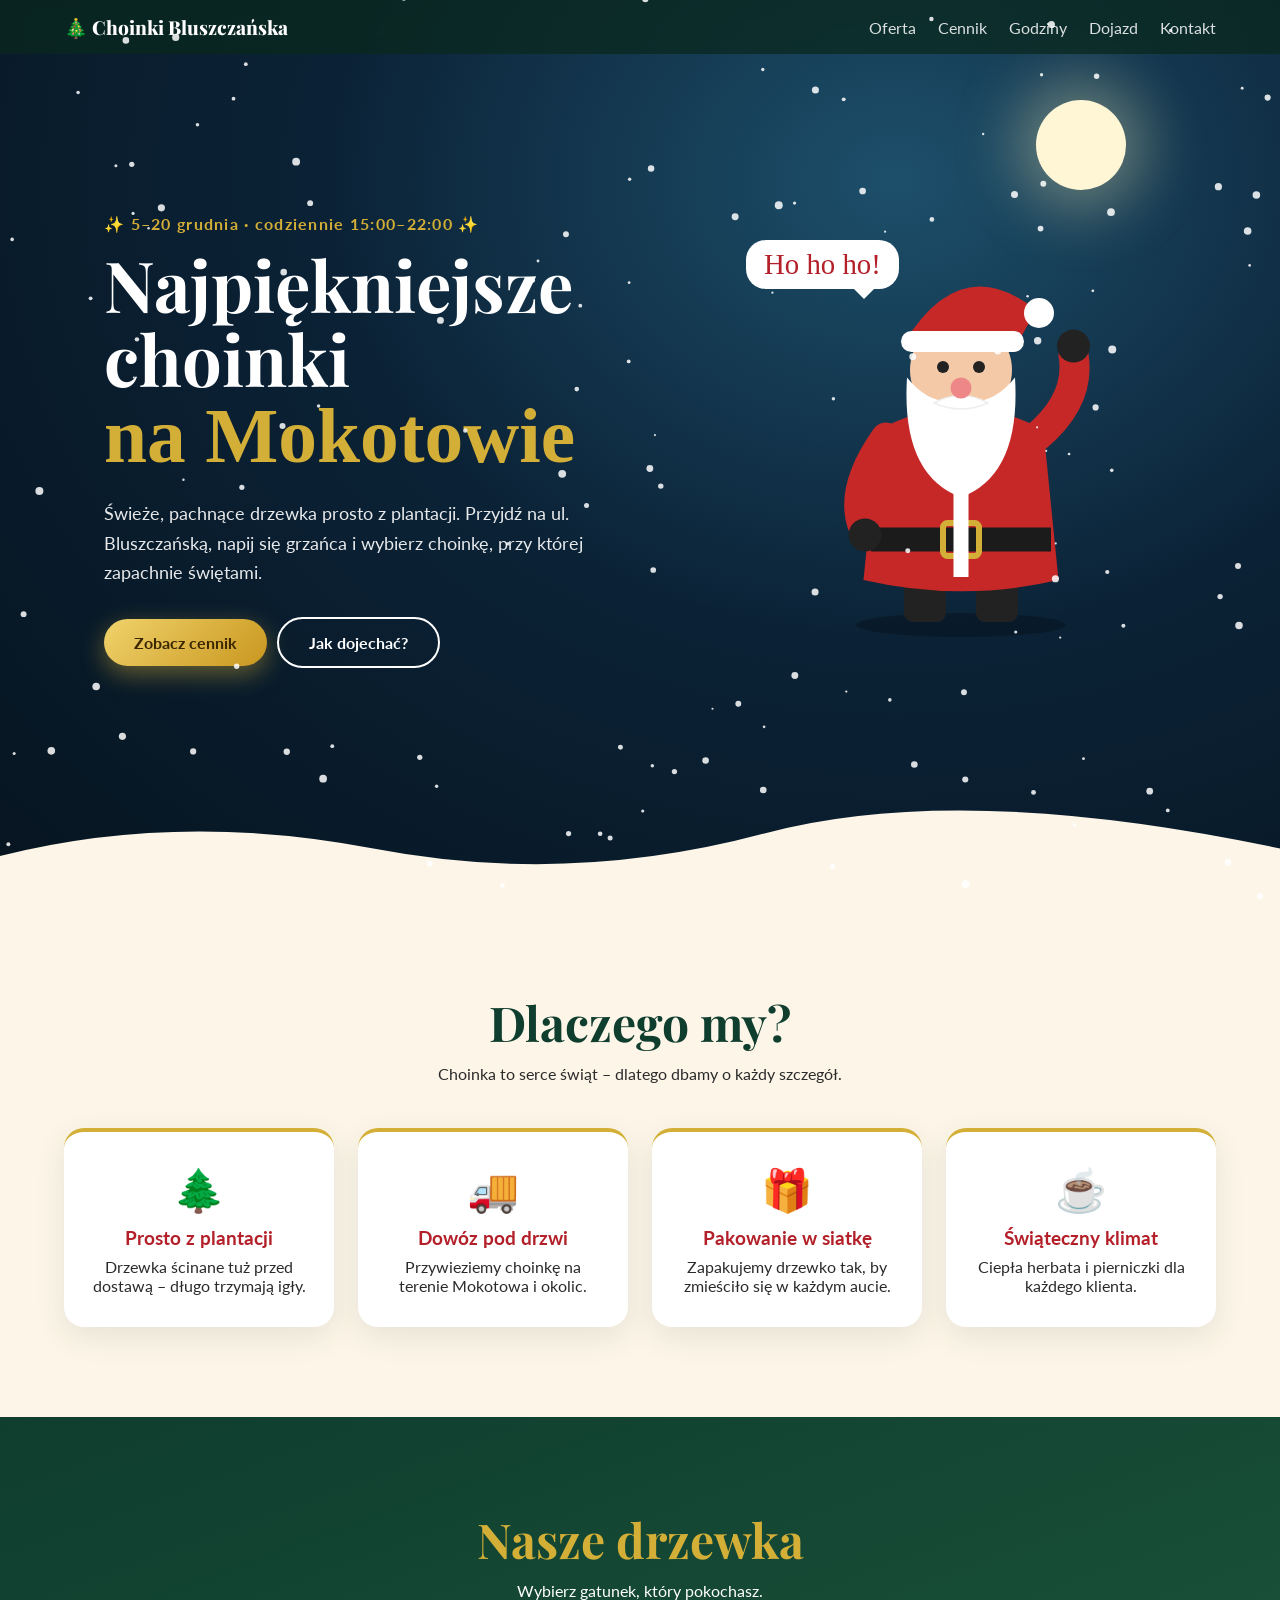
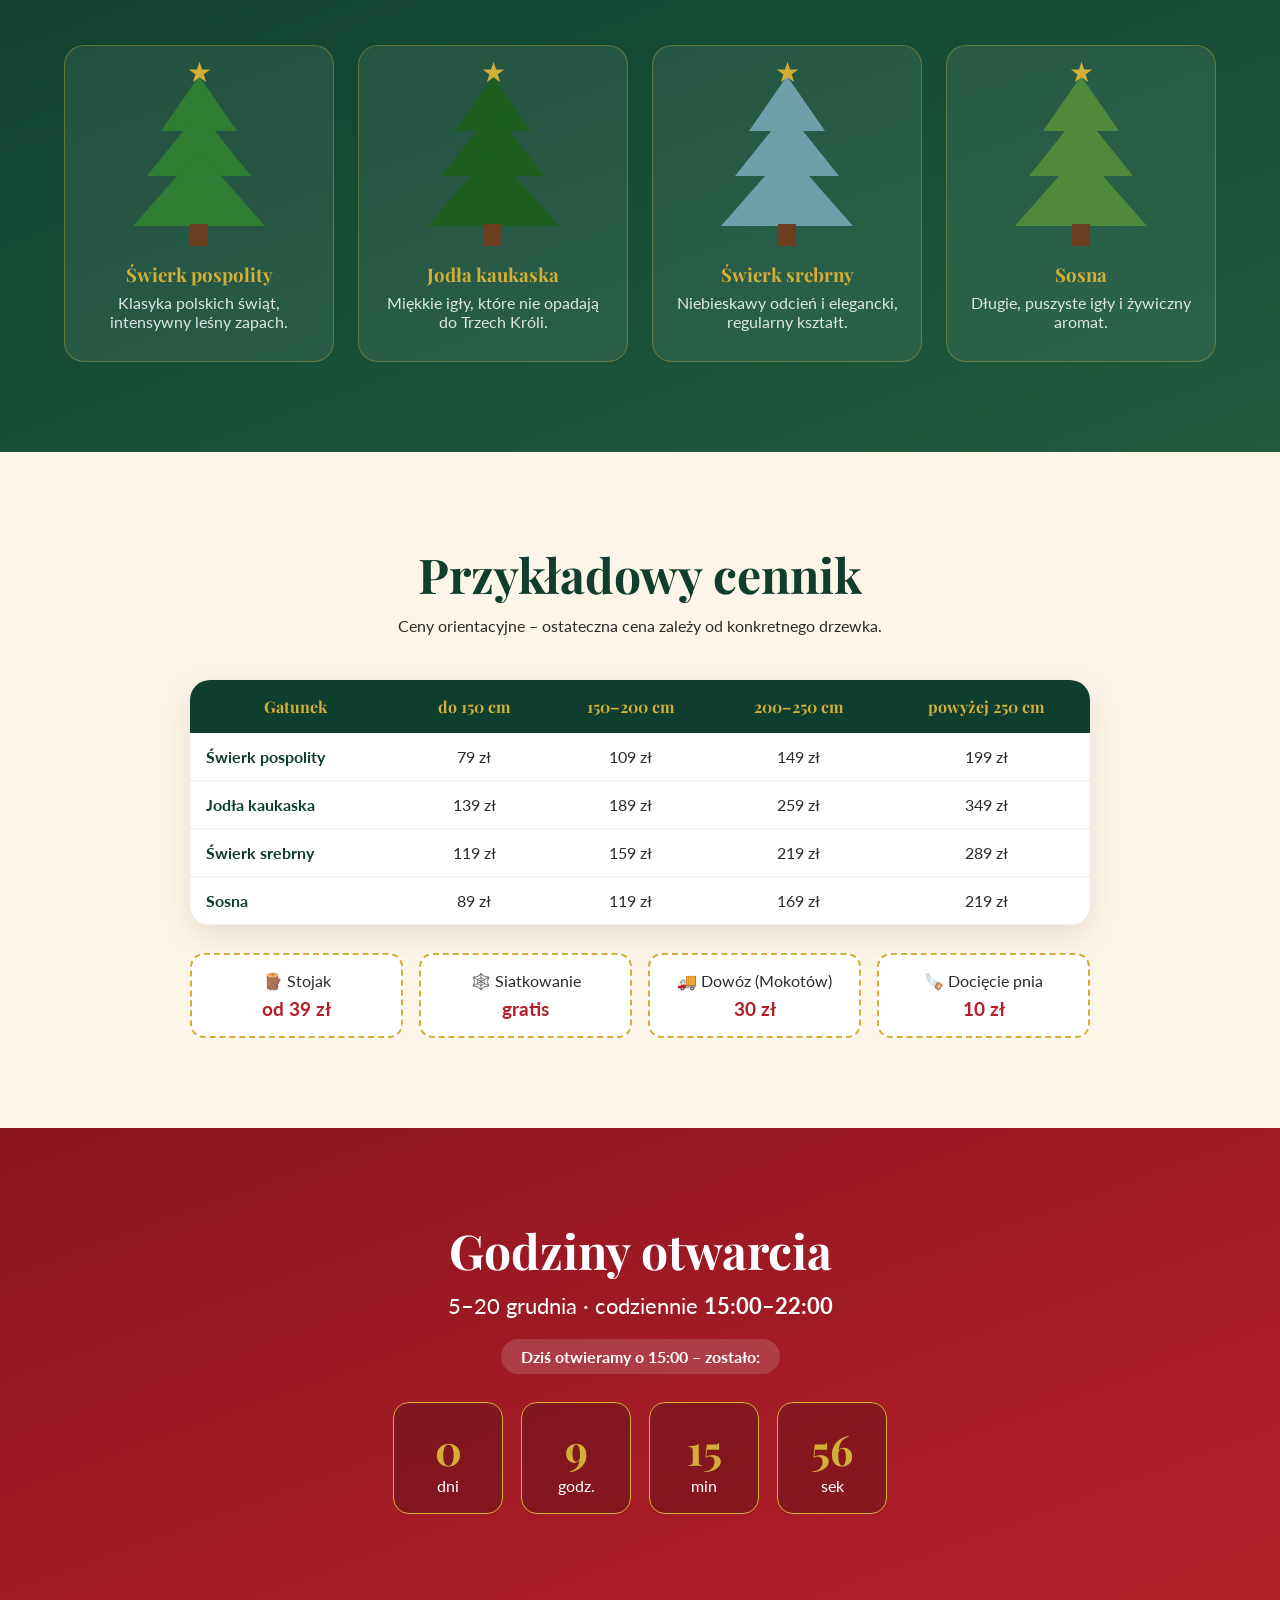
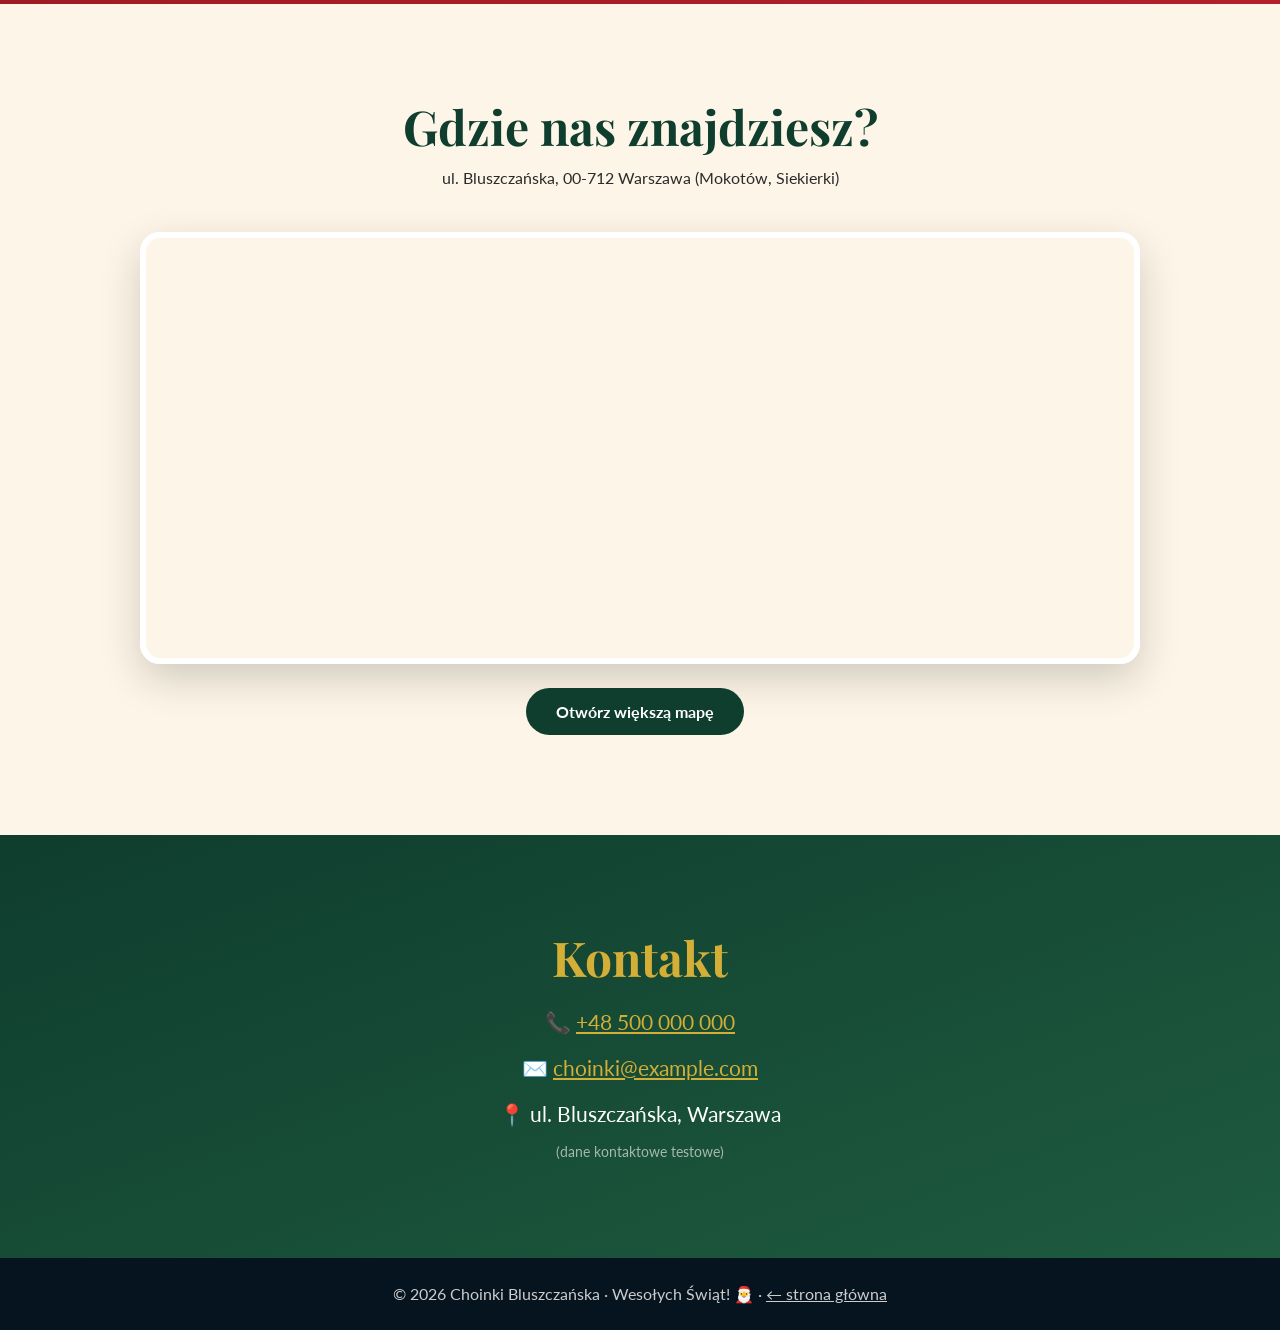
==== choinki/index.html @ 1ba087e8 "Dodaj stronę punktu sprzedaży choinek" ====
<!DOCTYPE html>
<html lang="pl"><head><meta charset="utf-8"><meta name="viewport" content="width=device-width,initial-scale=1">
<title>Choinki Bluszczańska – świąteczny punkt sprzedaży choinek, Warszawa Mokotów</title>
<link rel="preconnect" href="https://fonts.googleapis.com"><link href="https://fonts.googleapis.com/css2?family=Playfair+Display:ital,wght@0,600;0,800;1,600&family=Mountains+of+Christmas:wght@700&family=Lato:wght@400;700&display=swap" rel="stylesheet">
<link rel="stylesheet" href="style.css"></head><body>
<canvas id="snow"></canvas>
<nav class="nav"><a href="#" class="logo">🎄 Choinki Bluszczańska</a><div class="links"><a href="#oferta">Oferta</a><a href="#cennik">Cennik</a><a href="#godziny">Godziny</a><a href="#dojazd">Dojazd</a><a href="#kontakt">Kontakt</a></div></nav>

<header class="hero">
 <div class="sky"><div class="moon"></div>
  <svg class="sleigh" viewBox="0 0 420 110" aria-hidden="true">
   <g class="deer" fill="#7a4a2a"><g transform="translate(0,30)"><ellipse cx="40" cy="30" rx="26" ry="12"/><circle cx="68" cy="16" r="8"/><path d="M66 9 l-4-12 M70 9 l6-12 M62-3 l-6-4 M76-3 l6-5" stroke="#7a4a2a" stroke-width="3"/><circle cx="75" cy="17" r="3" fill="#e53935"/><path class="leg" d="M24 38 l-6 14 M34 40 l-2 14 M50 40 l4 14 M58 38 l8 12" stroke="#7a4a2a" stroke-width="4"/></g>
   <g transform="translate(95,30)"><ellipse cx="40" cy="30" rx="26" ry="12"/><circle cx="68" cy="16" r="8"/><path d="M66 9 l-4-12 M70 9 l6-12" stroke="#7a4a2a" stroke-width="3"/><path class="leg" d="M24 38 l-6 14 M34 40 l-2 14 M50 40 l4 14 M58 38 l8 12" stroke="#7a4a2a" stroke-width="4"/></g></g>
   <path d="M205 62 L240 70" stroke="#d4af37" stroke-width="2" transform="scale(-1,1) translate(-420,0)"/>
   <line x1="120" y1="62" x2="250" y2="70" stroke="#d4af37" stroke-width="2"/><line x1="25" y1="62" x2="250" y2="74" stroke="#d4af37" stroke-width="2"/>
   <g transform="translate(240,30)"><path d="M10 40 Q0 70 30 72 L140 72 Q160 72 160 55" fill="none" stroke="#d4af37" stroke-width="5"/><path d="M10 20 L120 20 Q140 20 140 45 L140 62 L25 62 Q10 62 10 40Z" fill="#c62828"/><circle cx="80" cy="5" r="16" fill="#fff"/><circle cx="80" cy="-6" r="12" fill="#f3c9a8"/><path d="M66-12 Q80-40 100-22 L94-14Z" fill="#c62828"/><circle cx="102" cy="-22" r="5" fill="#fff"/><rect x="40" y="0" width="28" height="22" rx="3" fill="#2e7d32"/><rect x="52" y="0" width="4" height="22" fill="#d4af37"/></g>
  </svg></div>
 <div class="hero-inner">
  <div class="hero-text reveal">
   <p class="kicker">✨ 5–20 grudnia · codziennie 15:00–22:00 ✨</p>
   <h1>Najpiękniejsze choinki<br><span>na Mokotowie</span></h1>
   <p class="lead">Świeże, pachnące drzewka prosto z plantacji. Przyjdź na ul. Bluszczańską, napij się grzańca i wybierz choinkę, przy której zapachnie świętami.</p>
   <div class="cta"><a href="#cennik" class="btn gold">Zobacz cennik</a><a href="#dojazd" class="btn ghost">Jak dojechać?</a></div>
  </div>
  <div class="santa-wrap reveal">
   <div class="bubble">Ho ho ho!</div>
   <svg class="santa" viewBox="0 0 200 260" aria-label="Animowany Mikołaj">
    <ellipse cx="100" cy="250" rx="70" ry="8" fill="rgba(0,0,0,.25)"/>
    <rect x="62" y="210" width="28" height="38" rx="6" fill="#222"/><rect x="110" y="210" width="28" height="38" rx="6" fill="#222"/>
    <path d="M45 120 Q100 90 155 120 L165 220 Q100 235 35 220Z" fill="#c62828"/>
    <rect x="40" y="185" width="120" height="16" fill="#1b1b1b"/><rect x="88" y="182" width="24" height="22" rx="3" fill="none" stroke="#d4af37" stroke-width="4"/>
    <path d="M100 118 L100 218" stroke="#fff" stroke-width="10"/>
    <g class="arm-l"><path d="M50 125 Q25 160 35 185" stroke="#c62828" stroke-width="20" fill="none" stroke-linecap="round"/><circle cx="36" cy="190" r="11" fill="#222"/></g>
    <g class="arm-r"><path d="M150 125 Q180 100 175 70" stroke="#c62828" stroke-width="20" fill="none" stroke-linecap="round"/><circle cx="175" cy="64" r="11" fill="#222"/></g>
    <circle cx="100" cy="80" r="34" fill="#f3c9a8"/>
    <path d="M64 85 Q60 150 100 165 Q140 150 136 85 Q120 105 100 100 Q80 105 64 85Z" fill="#fff"/>
    <path d="M82 102 Q100 92 118 102 Q100 110 82 102Z" fill="#fff" stroke="#eee"/>
    <circle cx="100" cy="92" r="7" fill="#e88"/>
    <g class="eyes"><circle cx="88" cy="78" r="4" fill="#222"/><circle cx="112" cy="78" r="4" fill="#222"/></g>
    <path d="M62 62 Q100 0 150 40 L140 58Z" fill="#c62828"/><circle cx="152" cy="42" r="10" fill="#fff"/>
    <rect x="60" y="54" width="82" height="14" rx="7" fill="#fff"/>
   </svg>
  </div>
 </div>
 <svg class="hills" viewBox="0 0 1440 160" preserveAspectRatio="none"><path d="M0 100 Q200 40 420 90 T860 70 T1440 90 V160 H0Z" fill="#fdf6e8"/></svg>
</header>

<section id="oferta" class="sec cream"><h2 class="reveal">Dlaczego my?</h2><p class="sub reveal">Choinka to serce świąt – dlatego dbamy o każdy szczegół.</p>
<div class="grid4">
 <div class="feat reveal"><div class="ico">🌲</div><h3>Prosto z plantacji</h3><p>Drzewka ścinane tuż przed dostawą – długo trzymają igły.</p></div>
 <div class="feat reveal"><div class="ico">🚚</div><h3>Dowóz pod drzwi</h3><p>Przywieziemy choinkę na terenie Mokotowa i okolic.</p></div>
 <div class="feat reveal"><div class="ico">🎁</div><h3>Pakowanie w siatkę</h3><p>Zapakujemy drzewko tak, by zmieściło się w każdym aucie.</p></div>
 <div class="feat reveal"><div class="ico">☕</div><h3>Świąteczny klimat</h3><p>Ciepła herbata i pierniczki dla każdego klienta.</p></div>
</div></section>

<section class="sec green"><h2 class="reveal">Nasze drzewka</h2><p class="sub reveal">Wybierz gatunek, który pokochasz.</p>
<div class="trees">
 <div class="tree-card reveal"><div class="tree t1"><i></i><i></i><i></i><b></b></div><h3>Świerk pospolity</h3><p>Klasyka polskich świąt, intensywny leśny zapach.</p></div>
 <div class="tree-card reveal"><div class="tree t2"><i></i><i></i><i></i><b></b></div><h3>Jodła kaukaska</h3><p>Miękkie igły, które nie opadają do Trzech Króli.</p></div>
 <div class="tree-card reveal"><div class="tree t3"><i></i><i></i><i></i><b></b></div><h3>Świerk srebrny</h3><p>Niebieskawy odcień i elegancki, regularny kształt.</p></div>
 <div class="tree-card reveal"><div class="tree t4"><i></i><i></i><i></i><b></b></div><h3>Sosna</h3><p>Długie, puszyste igły i żywiczny aromat.</p></div>
</div></section>

<section id="cennik" class="sec cream"><h2 class="reveal">Przykładowy cennik</h2><p class="sub reveal">Ceny orientacyjne – ostateczna cena zależy od konkretnego drzewka.</p>
<div class="price reveal"><table>
<thead><tr><th>Gatunek</th><th>do 150 cm</th><th>150–200 cm</th><th>200–250 cm</th><th>powyżej 250 cm</th></tr></thead>
<tbody>
<tr><td>Świerk pospolity</td><td>79 zł</td><td>109 zł</td><td>149 zł</td><td>199 zł</td></tr>
<tr><td>Jodła kaukaska</td><td>139 zł</td><td>189 zł</td><td>259 zł</td><td>349 zł</td></tr>
<tr><td>Świerk srebrny</td><td>119 zł</td><td>159 zł</td><td>219 zł</td><td>289 zł</td></tr>
<tr><td>Sosna</td><td>89 zł</td><td>119 zł</td><td>169 zł</td><td>219 zł</td></tr>
</tbody></table></div>
<div class="extras">
 <div class="extra reveal"><span>🪵 Stojak</span><strong>od 39 zł</strong></div>
 <div class="extra reveal"><span>🕸️ Siatkowanie</span><strong>gratis</strong></div>
 <div class="extra reveal"><span>🚚 Dowóz (Mokotów)</span><strong>30 zł</strong></div>
 <div class="extra reveal"><span>🪚 Docięcie pnia</span><strong>10 zł</strong></div>
</div></section>

<section id="godziny" class="sec red"><h2 class="reveal">Godziny otwarcia</h2>
<p class="big reveal">5–20 grudnia · codziennie <strong>15:00–22:00</strong></p>
<div id="status" class="status reveal"></div>
<div class="count reveal" id="count"><div><b id="d">0</b><span>dni</span></div><div><b id="h">0</b><span>godz.</span></div><div><b id="m">0</b><span>min</span></div><div><b id="s">0</b><span>sek</span></div></div>
</section>

<section id="dojazd" class="sec cream"><h2 class="reveal">Gdzie nas znajdziesz?</h2><p class="sub reveal">ul. Bluszczańska, 00-712 Warszawa (Mokotów, Siekierki)</p>
<div class="map reveal"><iframe title="Mapa – ul. Bluszczańska, Warszawa" loading="lazy" src="https://www.openstreetmap.org/export/embed.html?bbox=21.0595%2C52.2055%2C21.0795%2C52.2130&amp;layer=mapnik&amp;marker=52.20925%2C21.0695"></iframe></div>
<p class="center reveal"><a class="btn green-btn" target="_blank" rel="noopener" href="https://www.openstreetmap.org/?mlat=52.20925&amp;mlon=21.0695#map=17/52.20925/21.0695">Otwórz większą mapę</a></p>
</section>

<section id="kontakt" class="sec green"><h2 class="reveal">Kontakt</h2>
<div class="contact reveal">
 <p>📞 <a href="tel:+48500000000">+48 500 000 000</a></p>
 <p>✉️ <a href="mailto:choinki@example.com">choinki@example.com</a></p>
 <p>📍 ul. Bluszczańska, Warszawa</p>
 <p class="note">(dane kontaktowe testowe)</p>
</div></section>

<footer>© 2026 Choinki Bluszczańska · Wesołych Świąt! 🎅 · <a href="../">← strona główna</a></footer>
<script src="script.js"></script></body></html>
---- choinki/style.css ----
:root{--g:#0f3d2e;--g2:#1e5b3f;--r:#b3202a;--gold:#d4af37;--cream:#fdf6e8}
*{box-sizing:border-box;margin:0;padding:0}html{scroll-behavior:smooth}
body{font-family:Lato,sans-serif;color:#2b2b2b;background:var(--cream);overflow-x:hidden}
#snow{position:fixed;inset:0;pointer-events:none;z-index:50}
a{color:inherit}
.nav{position:fixed;top:0;left:0;right:0;z-index:40;display:flex;justify-content:space-between;align-items:center;padding:14px 5vw;background:rgba(10,40,30,.75);backdrop-filter:blur(8px);color:#fff}
.logo{font-family:'Playfair Display';font-weight:800;text-decoration:none;font-size:1.2rem}
.links a{margin-left:22px;text-decoration:none;opacity:.85}.links a:hover{color:var(--gold);opacity:1}
.hero{position:relative;min-height:100vh;background:radial-gradient(ellipse at 70% 20%,#1d4f6b 0%,#0b2236 45%,#06141f 100%);color:#fff;overflow:hidden;padding-top:70px}
.moon{position:absolute;top:100px;right:12vw;width:90px;height:90px;border-radius:50%;background:#fff6d5;box-shadow:0 0 60px 20px rgba(255,240,180,.35)}
.sleigh{position:absolute;top:120px;width:340px;left:-360px;animation:fly 16s linear infinite}
@keyframes fly{0%{transform:translate(0,40px)}50%{transform:translate(70vw,-20px)}100%{transform:translate(140vw,30px)}}
.leg{animation:gallop .4s ease-in-out infinite alternate;transform-origin:center}@keyframes gallop{to{transform:skewX(-20deg)}}
.hero-inner{position:relative;z-index:2;max-width:1200px;margin:0 auto;padding:16vh 5vw 120px;display:flex;align-items:center;gap:40px}
.hero-text{flex:1.4}.santa-wrap{flex:1;position:relative;text-align:center}
.kicker{color:var(--gold);letter-spacing:.08em;font-weight:700;margin-bottom:14px}
h1{font-family:'Playfair Display';font-size:clamp(2.4rem,5.5vw,4.6rem);line-height:1.05}
h1 span{font-family:'Mountains of Christmas';color:var(--gold);font-size:1.1em}
.lead{font-size:1.15rem;margin:22px 0 30px;max-width:560px;opacity:.9;line-height:1.6}
.btn{display:inline-block;padding:14px 30px;border-radius:40px;text-decoration:none;font-weight:700;margin:0 10px 10px 0;transition:.25s}
.gold{background:linear-gradient(135deg,#f0d26b,#c9971f);color:#3a2600;box-shadow:0 8px 25px rgba(212,175,55,.45)}
.gold:hover{transform:translateY(-3px) scale(1.04)}
.ghost{border:2px solid #fff;color:#fff}.ghost:hover{background:#fff;color:var(--g)}
.green-btn{background:var(--g);color:#fff}
.santa{width:min(300px,70vw);animation:bob 2.5s ease-in-out infinite}
@keyframes bob{50%{transform:translateY(-12px)}}
.arm-r{transform-origin:150px 125px;animation:wave .8s ease-in-out infinite alternate}@keyframes wave{from{transform:rotate(-15deg)}to{transform:rotate(18deg)}}
.eyes{animation:blink 4s infinite;transform-origin:100px 78px}@keyframes blink{0%,94%,100%{transform:scaleY(1)}97%{transform:scaleY(.1)}}
.bubble{position:absolute;top:-10px;left:0;background:#fff;color:var(--r);font-family:'Mountains of Christmas';font-size:1.8rem;padding:8px 18px;border-radius:20px;animation:pop 3s ease-in-out infinite}
.bubble:after{content:'';position:absolute;bottom:-10px;right:25px;border:10px solid transparent;border-top-color:#fff;border-bottom:0}
@keyframes pop{0%,20%{transform:scale(0)}30%,80%{transform:scale(1)}90%,100%{transform:scale(0)}}
.hills{position:absolute;bottom:-1px;left:0;width:100%;height:120px;z-index:1}
.sec{padding:90px 5vw;text-align:center}
.sec h2{font-family:'Playfair Display';font-size:clamp(2rem,4vw,3rem);margin-bottom:10px}
.sub{opacity:.75;margin-bottom:45px}
.cream{background:var(--cream)}.cream h2{color:var(--g)}
.green{background:linear-gradient(160deg,var(--g),var(--g2));color:#fff}.green h2{color:var(--gold)}
.red{background:linear-gradient(160deg,#8d1520,var(--r));color:#fff}
.grid4,.trees{display:grid;grid-template-columns:repeat(4,1fr);gap:24px;max-width:1200px;margin:0 auto}
.feat{background:#fff;border-radius:20px;padding:32px 22px;box-shadow:0 10px 30px rgba(15,61,46,.1);border-top:4px solid var(--gold);transition:.3s}
.feat:hover{transform:translateY(-8px)}.ico{font-size:2.6rem;margin-bottom:12px}.feat h3{color:var(--r);margin-bottom:8px}
.tree-card{background:rgba(255,255,255,.07);border:1px solid rgba(212,175,55,.35);border-radius:20px;padding:30px 20px;transition:.3s}
.tree-card:hover{transform:translateY(-8px) rotate(-1deg);background:rgba(255,255,255,.12)}
.tree-card h3{color:var(--gold);margin:16px 0 6px;font-family:'Playfair Display'}.tree-card p{opacity:.85}
.tree{position:relative;height:170px;width:140px;margin:0 auto}
.tree i{position:absolute;left:50%;transform:translateX(-50%);width:0;height:0;border-style:solid;border-color:transparent transparent var(--c) transparent}
.tree i:nth-child(1){top:0;border-width:0 38px 55px}.tree i:nth-child(2){top:35px;border-width:0 52px 65px}.tree i:nth-child(3){top:75px;border-width:0 66px 75px}
.tree b{position:absolute;bottom:0;left:50%;width:18px;height:22px;margin-left:-9px;background:#6b3e1f}
.tree:before{content:'★';position:absolute;top:-22px;left:50%;transform:translateX(-50%);color:var(--gold);font-size:28px;z-index:2;animation:tw 1.5s infinite alternate}
@keyframes tw{to{text-shadow:0 0 14px #ffe58a;transform:translateX(-50%) scale(1.2)}}
.t1{--c:#2e7d32}.t2{--c:#1b5e20}.t3{--c:#6f9fa8}.t4{--c:#4f8a3a}
.price{max-width:900px;margin:0 auto;overflow-x:auto;border-radius:20px;box-shadow:0 10px 30px rgba(0,0,0,.1)}
table{width:100%;border-collapse:collapse;background:#fff}
th{background:var(--g);color:var(--gold);padding:16px;font-family:'Playfair Display'}
td{padding:14px 16px;border-bottom:1px solid #eee}td:first-child{font-weight:700;text-align:left;color:var(--g)}
tr:hover td{background:#fff3d6}
.extras{display:grid;grid-template-columns:repeat(4,1fr);gap:16px;max-width:900px;margin:28px auto 0}
.extra{background:#fff;border:2px dashed var(--gold);border-radius:14px;padding:16px;display:flex;flex-direction:column;gap:6px}
.extra strong{color:var(--r);font-size:1.2rem}
.big{font-size:1.4rem;margin:10px 0 20px}
.status{display:inline-block;padding:8px 20px;border-radius:30px;background:rgba(255,255,255,.15);font-weight:700;margin-bottom:28px}
.status.open{background:#2e7d32}
.count{display:flex;justify-content:center;gap:18px;flex-wrap:wrap}
.count div{background:rgba(0,0,0,.2);border:1px solid var(--gold);border-radius:16px;padding:18px 10px;width:110px}
.count b{display:block;font-family:'Playfair Display';font-size:2.6rem;color:var(--gold)}
.map{max-width:1000px;margin:0 auto 24px;border-radius:20px;overflow:hidden;box-shadow:0 15px 40px rgba(0,0,0,.18);border:6px solid #fff}
.map iframe{width:100%;height:420px;border:0;display:block}
.contact{font-size:1.3rem;line-height:2.2}.contact a{color:var(--gold)}.note{font-size:.9rem;opacity:.6}
footer{background:#06141f;color:#ccc;text-align:center;padding:26px}
.reveal{opacity:0;transform:translateY(40px);transition:opacity .8s,transform .8s}.reveal.in{opacity:1;transform:none}
@media(max-width:900px){.grid4,.trees,.extras{grid-template-columns:repeat(2,1fr)}.links{display:none}
.hero-inner{flex-direction:column;text-align:center;padding-top:8vh}.lead{margin-left:auto;margin-right:auto}.moon{width:60px;height:60px;top:80px}}
@media(max-width:520px){.grid4,.trees{grid-template-columns:1fr}.count div{width:76px;padding:12px 4px}.count b{font-size:1.8rem}.map iframe{height:320px}td,th{padding:10px 8px;font-size:.9rem}}
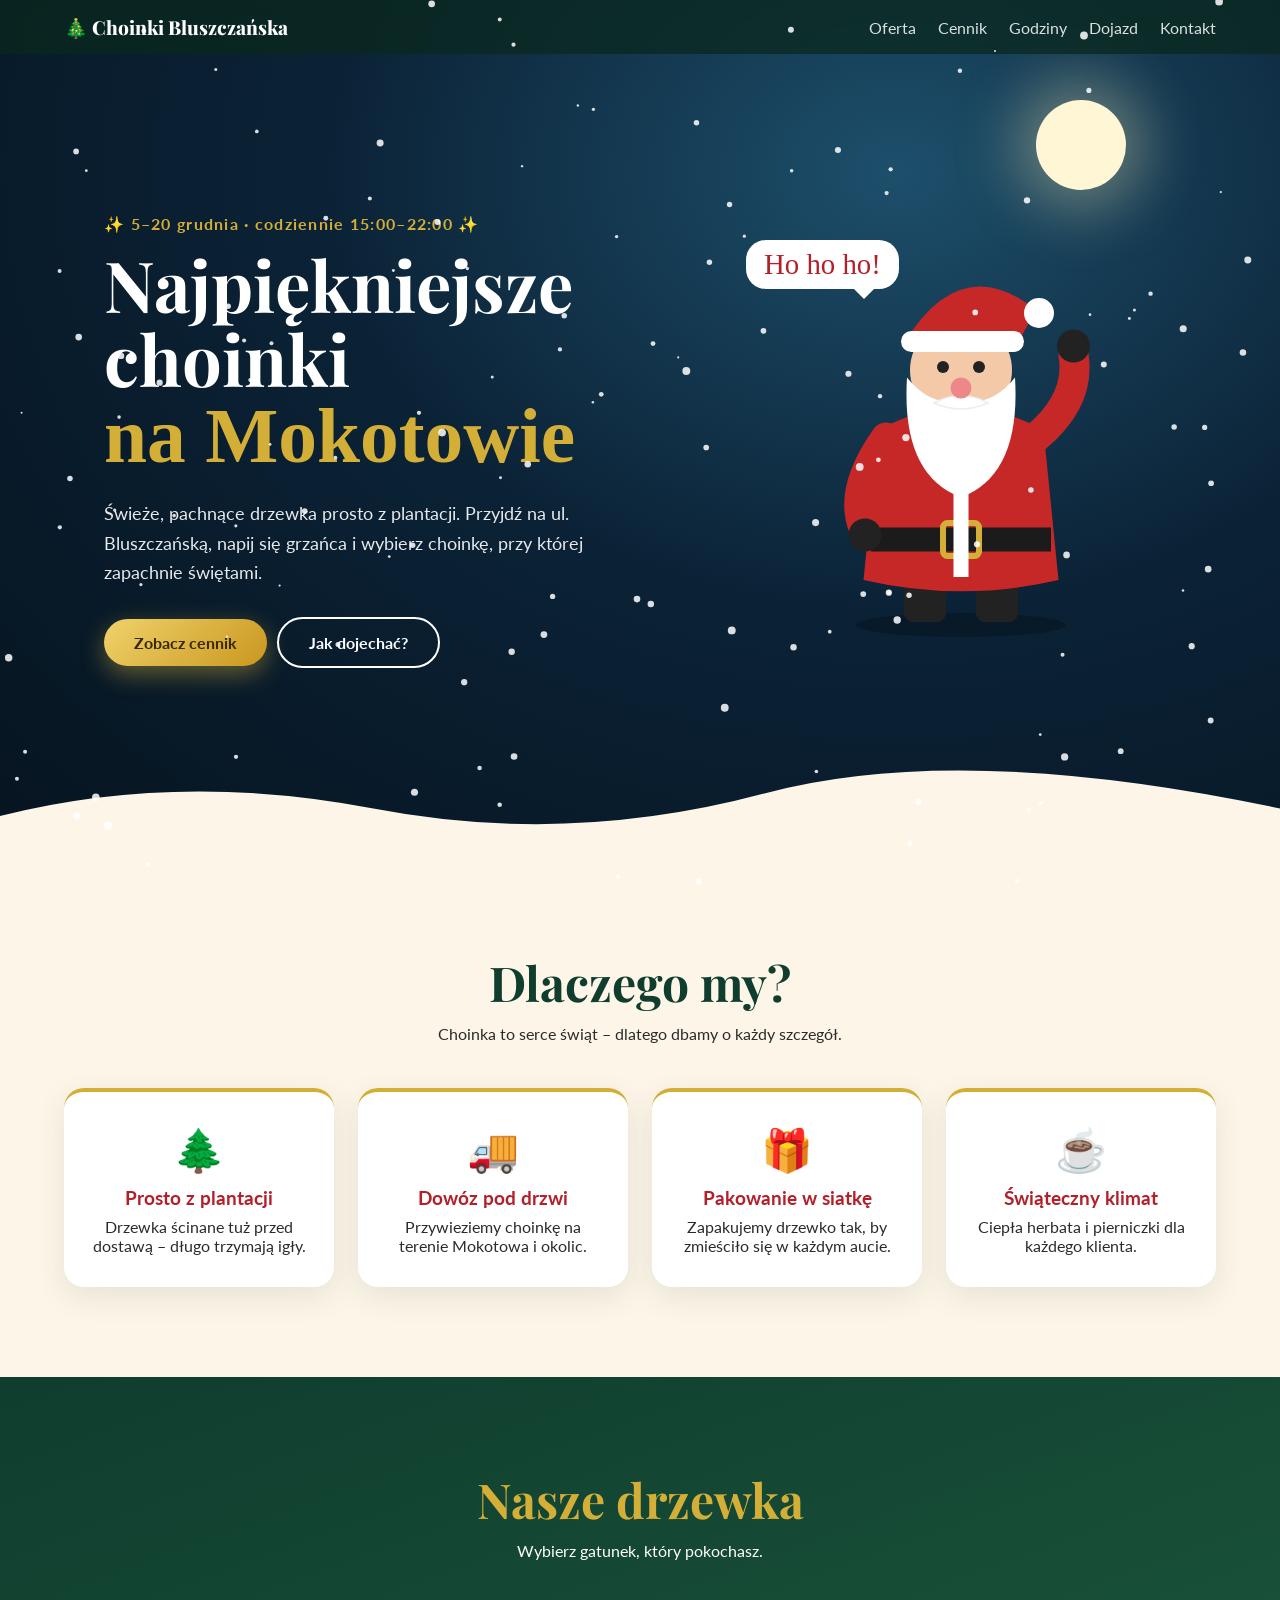
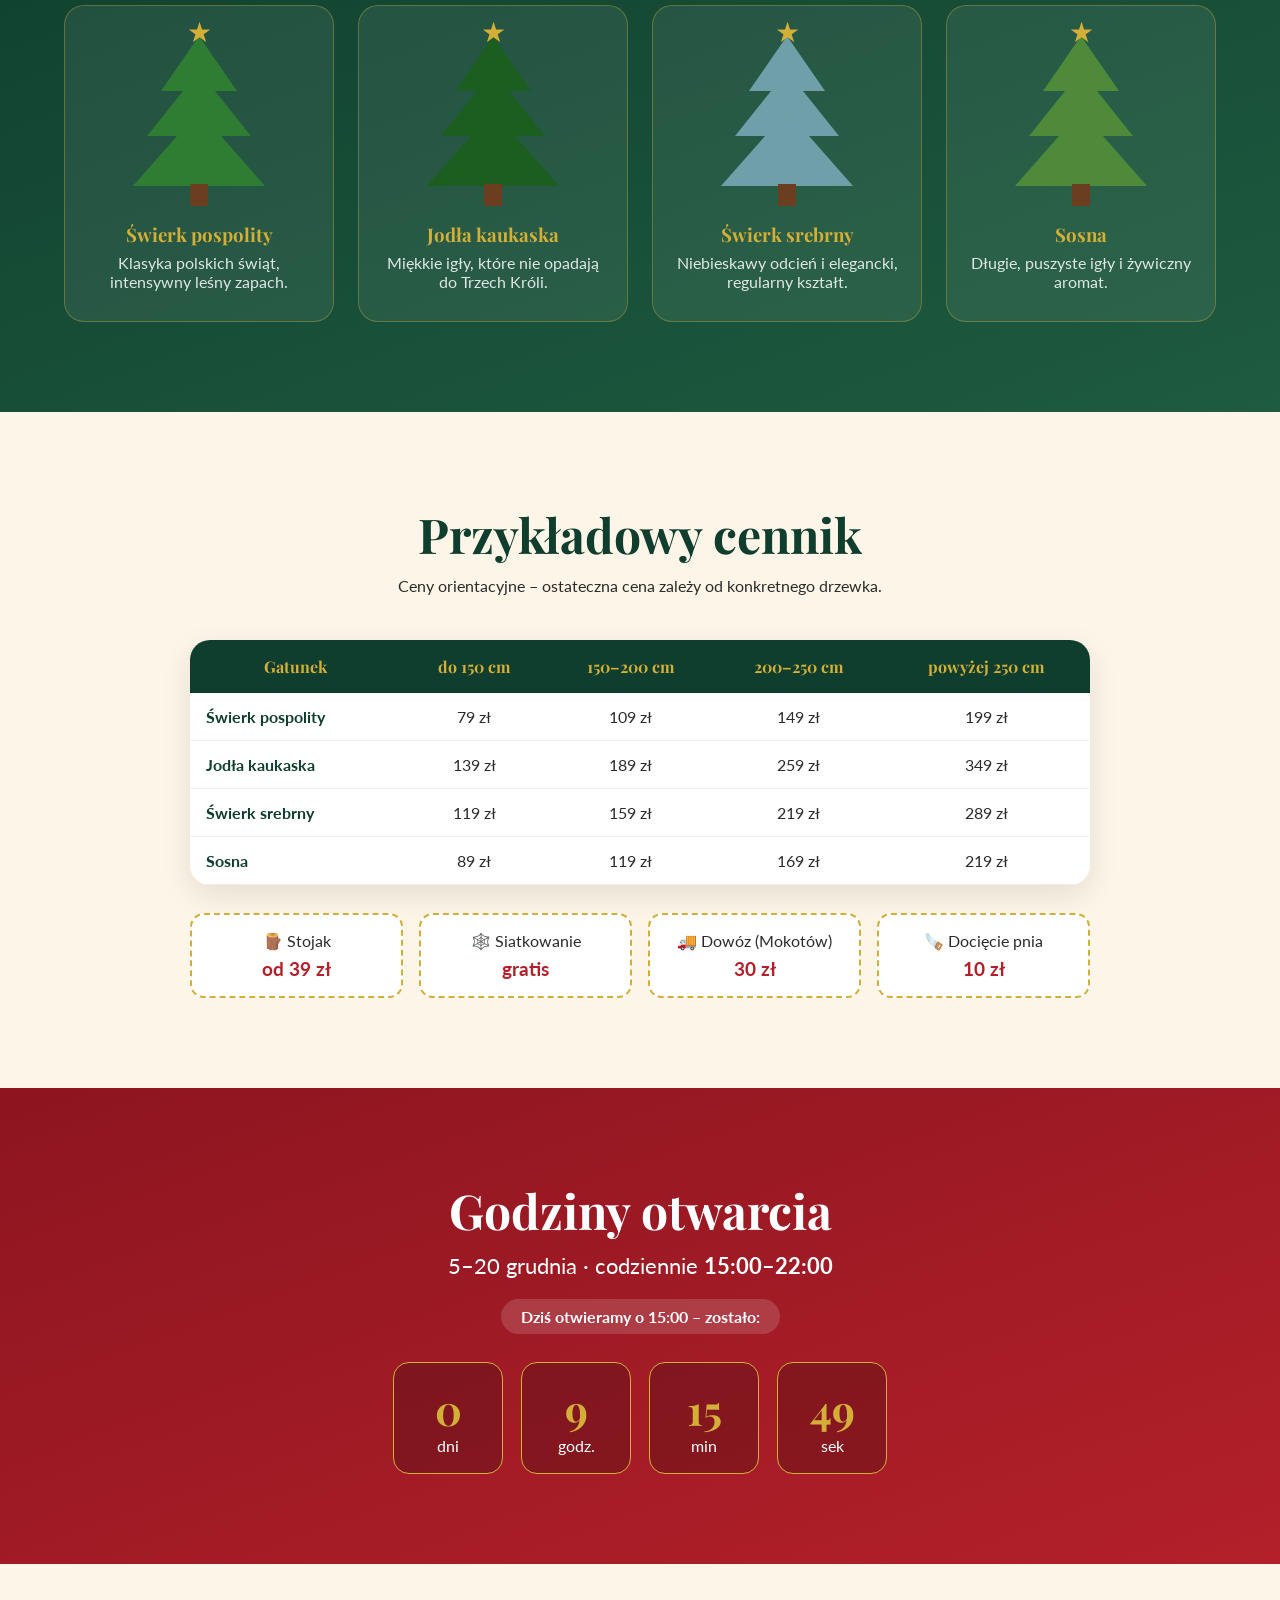
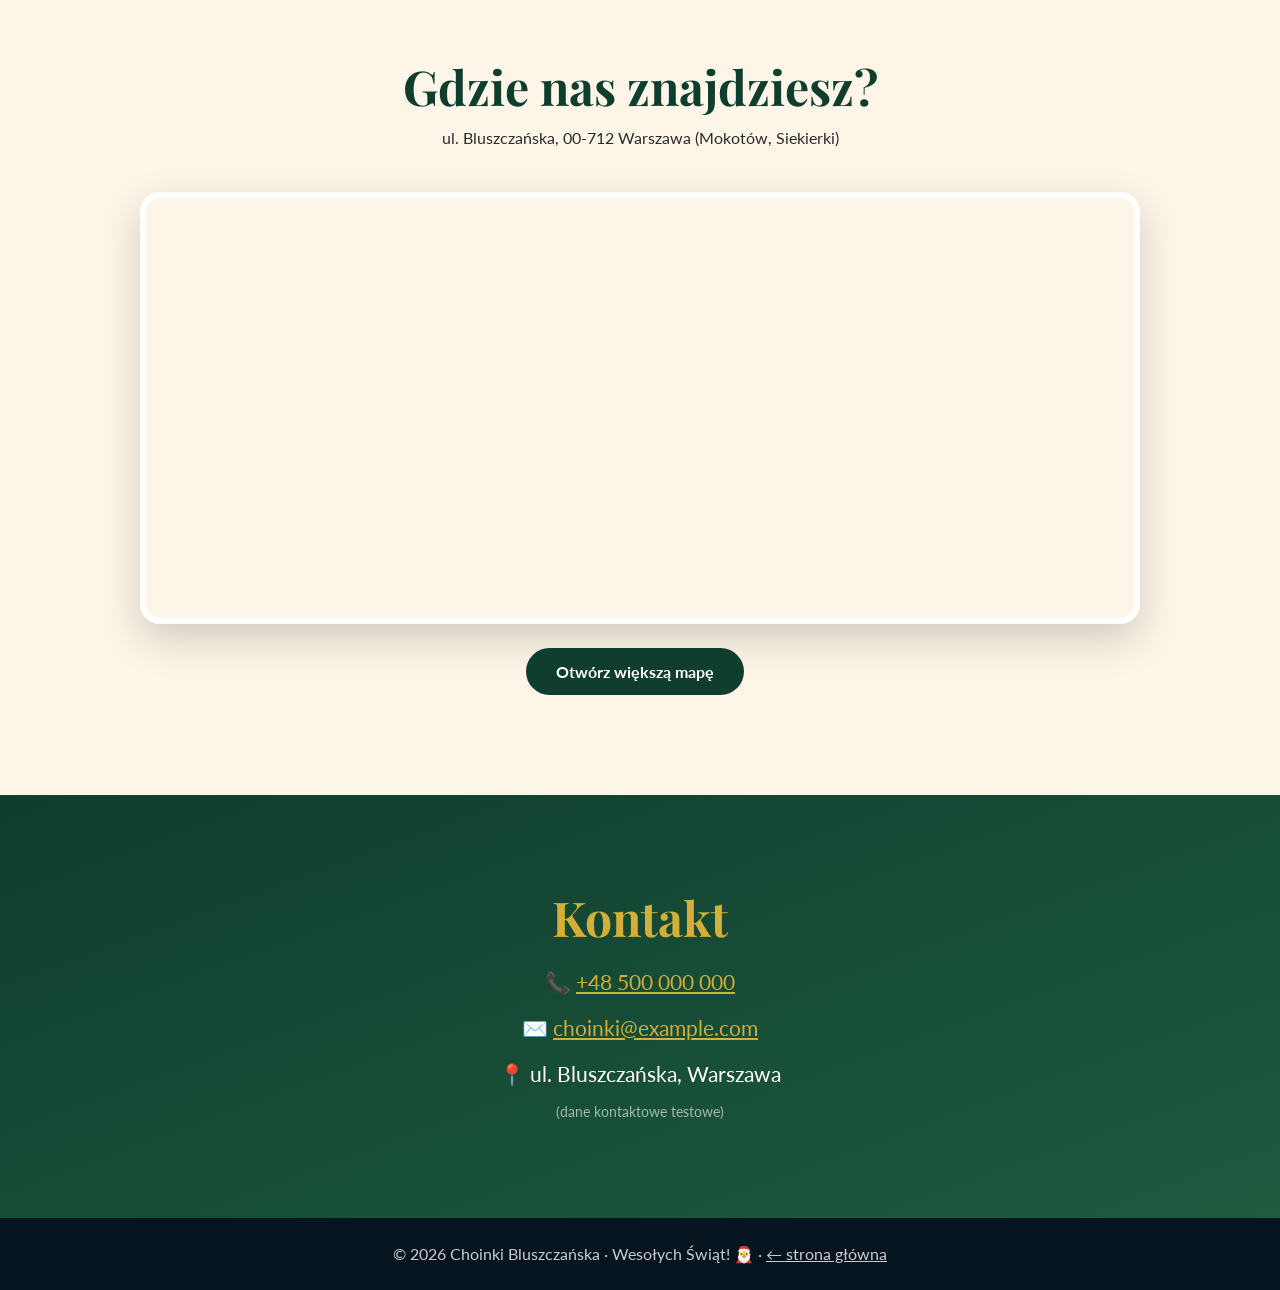
==== commit f7aa4205: "Poprawki hero" ====
--- a/choinki/index.html
+++ b/choinki/index.html
@@ -16,13 +16,13 @@
    <g transform="translate(240,30)"><path d="M10 40 Q0 70 30 72 L140 72 Q160 72 160 55" fill="none" stroke="#d4af37" stroke-width="5"/><path d="M10 20 L120 20 Q140 20 140 45 L140 62 L25 62 Q10 62 10 40Z" fill="#c62828"/><circle cx="80" cy="5" r="16" fill="#fff"/><circle cx="80" cy="-6" r="12" fill="#f3c9a8"/><path d="M66-12 Q80-40 100-22 L94-14Z" fill="#c62828"/><circle cx="102" cy="-22" r="5" fill="#fff"/><rect x="40" y="0" width="28" height="22" rx="3" fill="#2e7d32"/><rect x="52" y="0" width="4" height="22" fill="#d4af37"/></g>
   </svg></div>
  <div class="hero-inner">
-  <div class="hero-text reveal">
+  <div class="hero-text">
    <p class="kicker">✨ 5–20 grudnia · codziennie 15:00–22:00 ✨</p>
    <h1>Najpiękniejsze choinki<br><span>na Mokotowie</span></h1>
    <p class="lead">Świeże, pachnące drzewka prosto z plantacji. Przyjdź na ul. Bluszczańską, napij się grzańca i wybierz choinkę, przy której zapachnie świętami.</p>
    <div class="cta"><a href="#cennik" class="btn gold">Zobacz cennik</a><a href="#dojazd" class="btn ghost">Jak dojechać?</a></div>
   </div>
-  <div class="santa-wrap reveal">
+  <div class="santa-wrap">
    <div class="bubble">Ho ho ho!</div>
    <svg class="santa" viewBox="0 0 200 260" aria-label="Animowany Mikołaj">
     <ellipse cx="100" cy="250" rx="70" ry="8" fill="rgba(0,0,0,.25)"/>
--- a/choinki/style.css
+++ b/choinki/style.css
@@ -6,7 +6,7 @@
 .nav{position:fixed;top:0;left:0;right:0;z-index:40;display:flex;justify-content:space-between;align-items:center;padding:14px 5vw;background:rgba(10,40,30,.75);backdrop-filter:blur(8px);color:#fff}
 .logo{font-family:'Playfair Display';font-weight:800;text-decoration:none;font-size:1.2rem}
 .links a{margin-left:22px;text-decoration:none;opacity:.85}.links a:hover{color:var(--gold);opacity:1}
-.hero{position:relative;min-height:100vh;background:radial-gradient(ellipse at 70% 20%,#1d4f6b 0%,#0b2236 45%,#06141f 100%);color:#fff;overflow:hidden;padding-top:70px}
+.hero{position:relative;min-height:min(100vh,860px);background:radial-gradient(ellipse at 70% 20%,#1d4f6b 0%,#0b2236 45%,#06141f 100%);color:#fff;overflow:hidden;padding-top:70px}
 .moon{position:absolute;top:100px;right:12vw;width:90px;height:90px;border-radius:50%;background:#fff6d5;box-shadow:0 0 60px 20px rgba(255,240,180,.35)}
 .sleigh{position:absolute;top:120px;width:340px;left:-360px;animation:fly 16s linear infinite}
 @keyframes fly{0%{transform:translate(0,40px)}50%{transform:translate(70vw,-20px)}100%{transform:translate(140vw,30px)}}
@@ -22,7 +22,7 @@
 .gold:hover{transform:translateY(-3px) scale(1.04)}
 .ghost{border:2px solid #fff;color:#fff}.ghost:hover{background:#fff;color:var(--g)}
 .green-btn{background:var(--g);color:#fff}
-.santa{width:min(300px,70vw);animation:bob 2.5s ease-in-out infinite}
+.santa{width:min(300px,55vw);animation:bob 2.5s ease-in-out infinite}
 @keyframes bob{50%{transform:translateY(-12px)}}
 .arm-r{transform-origin:150px 125px;animation:wave .8s ease-in-out infinite alternate}@keyframes wave{from{transform:rotate(-15deg)}to{transform:rotate(18deg)}}
 .eyes{animation:blink 4s infinite;transform-origin:100px 78px}@keyframes blink{0%,94%,100%{transform:scaleY(1)}97%{transform:scaleY(.1)}}
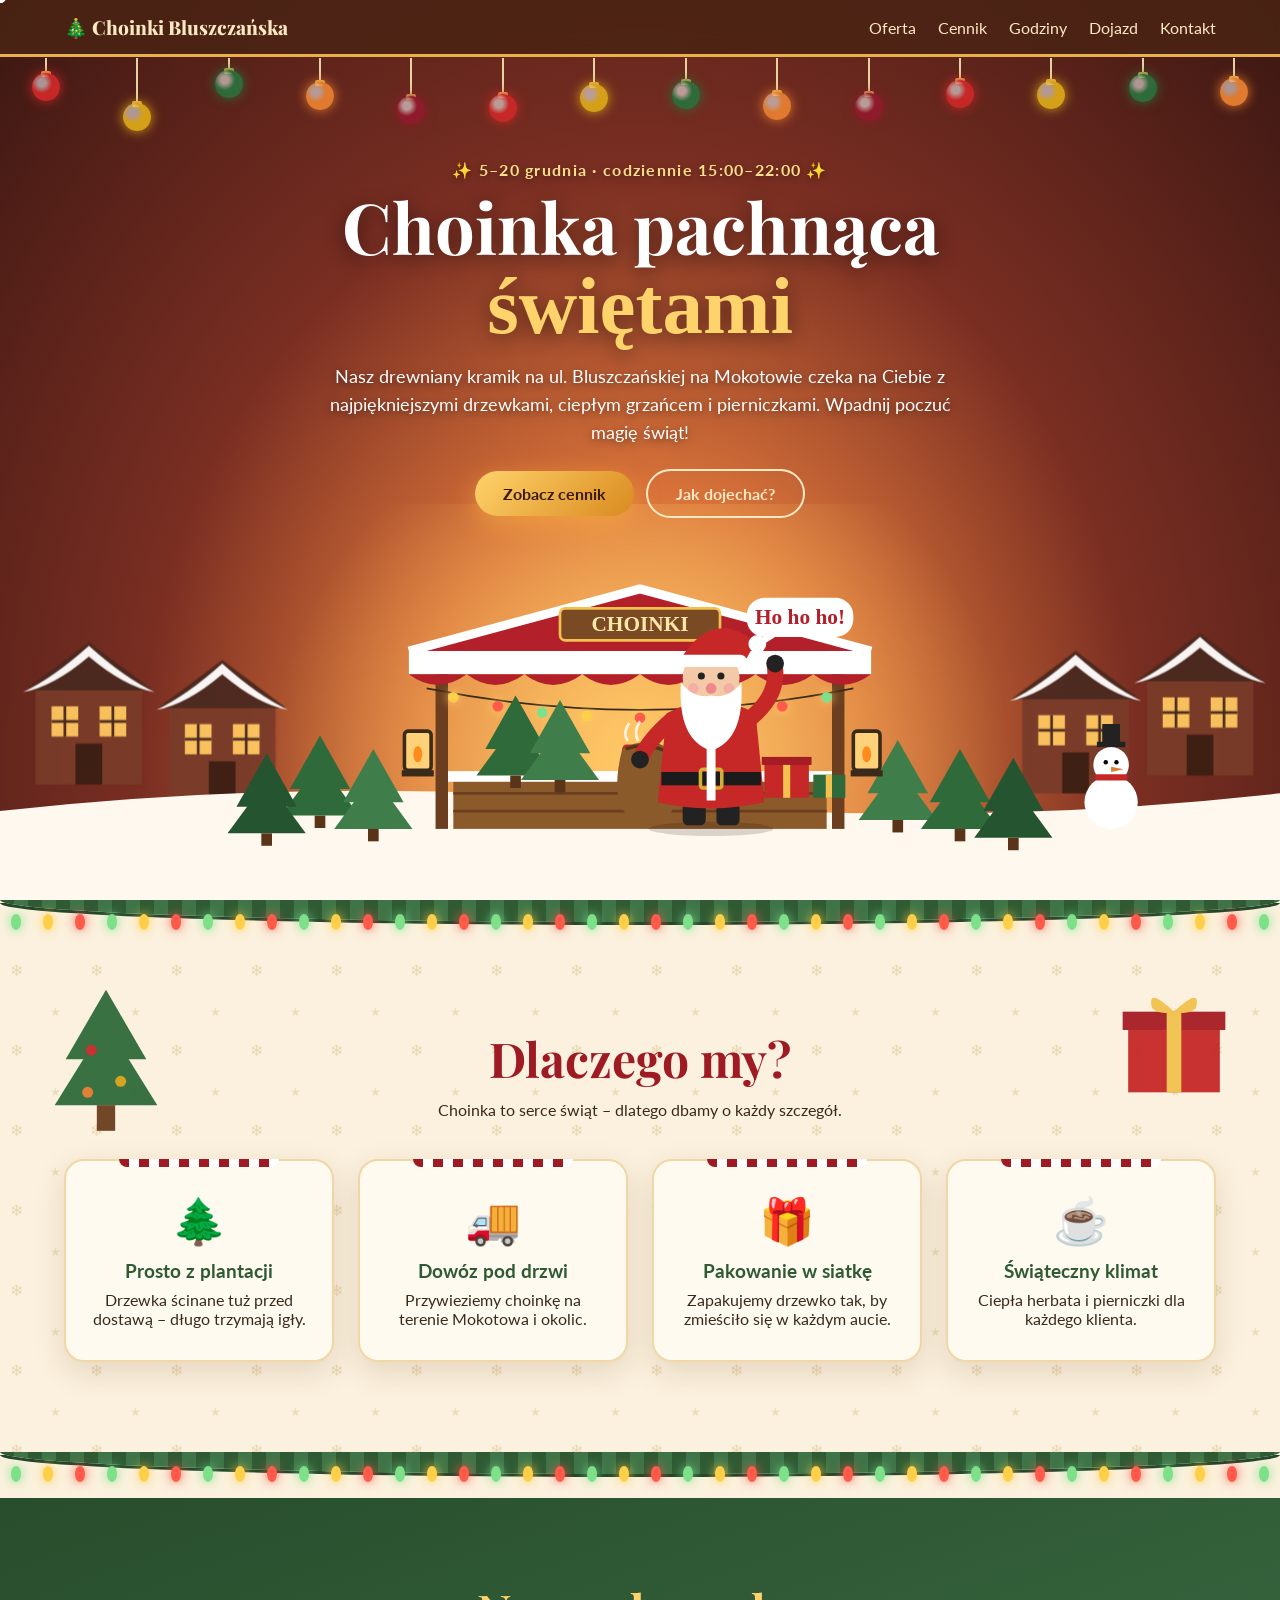
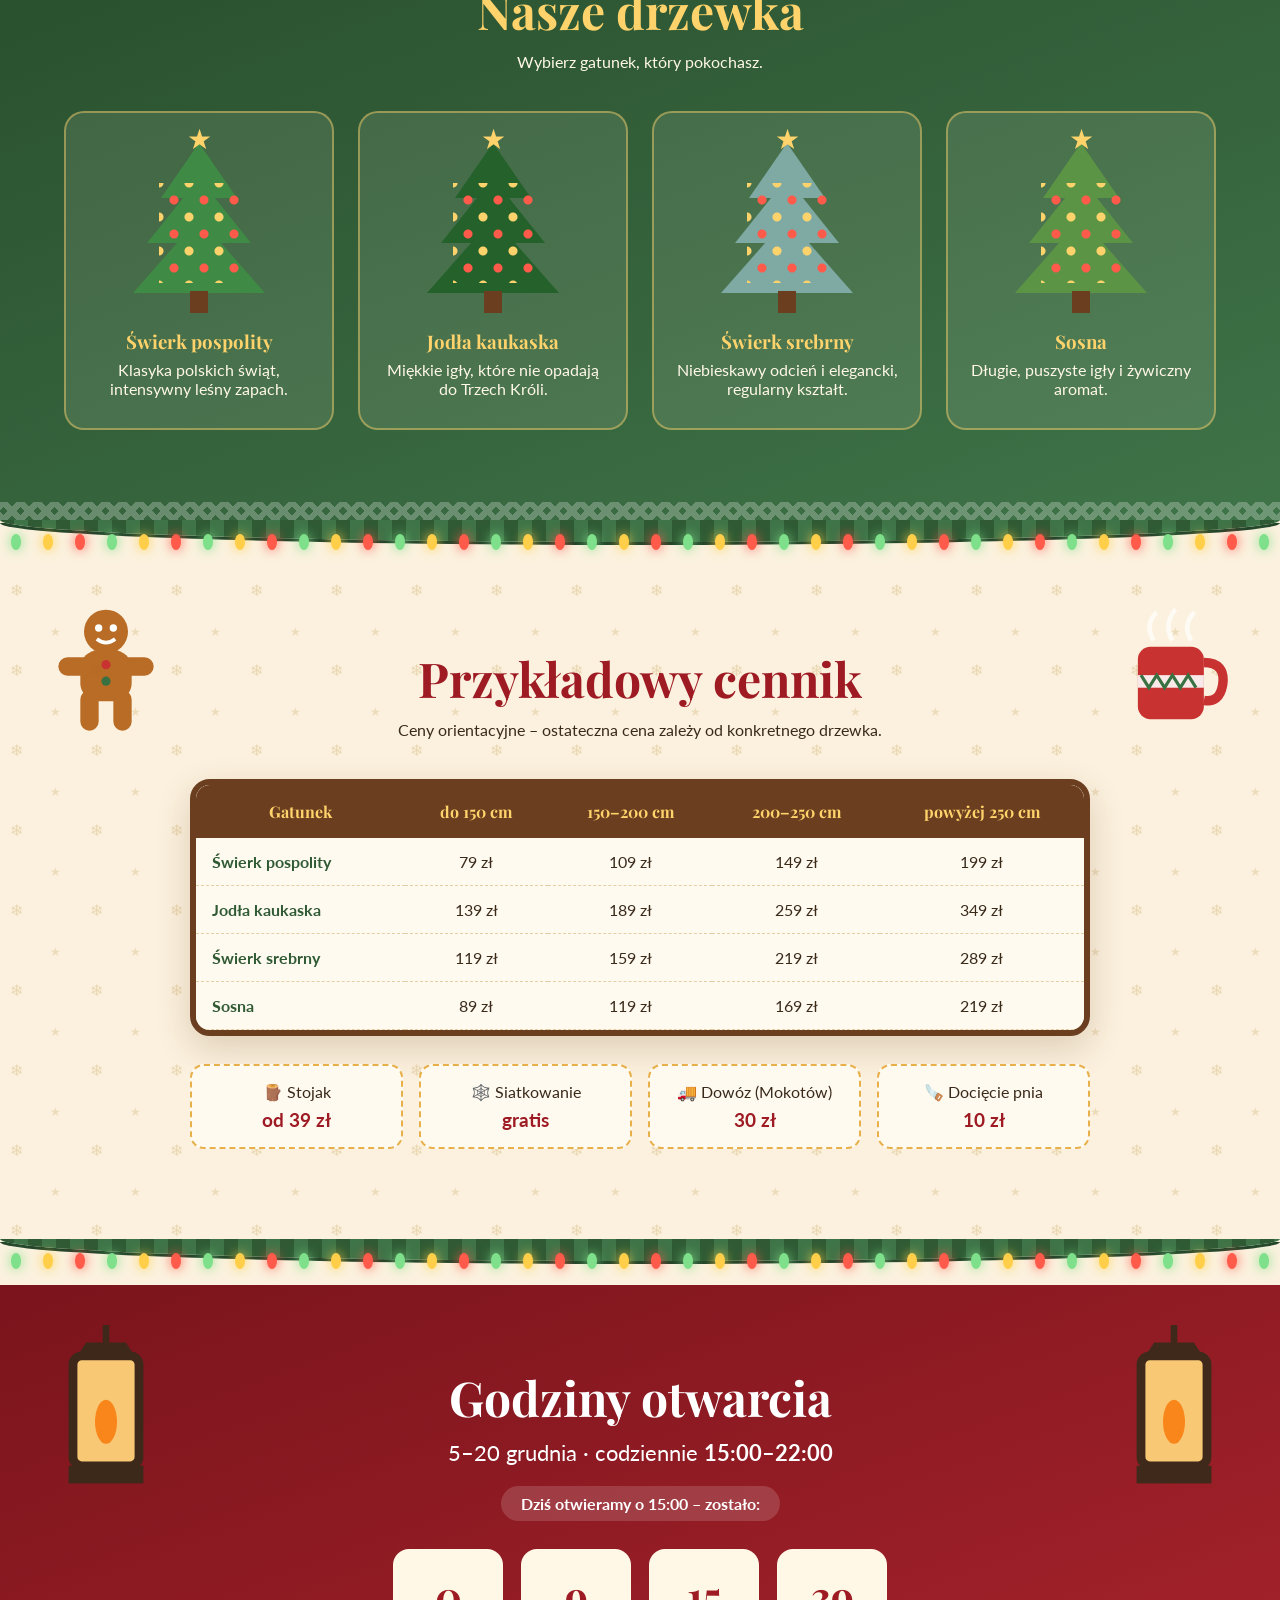
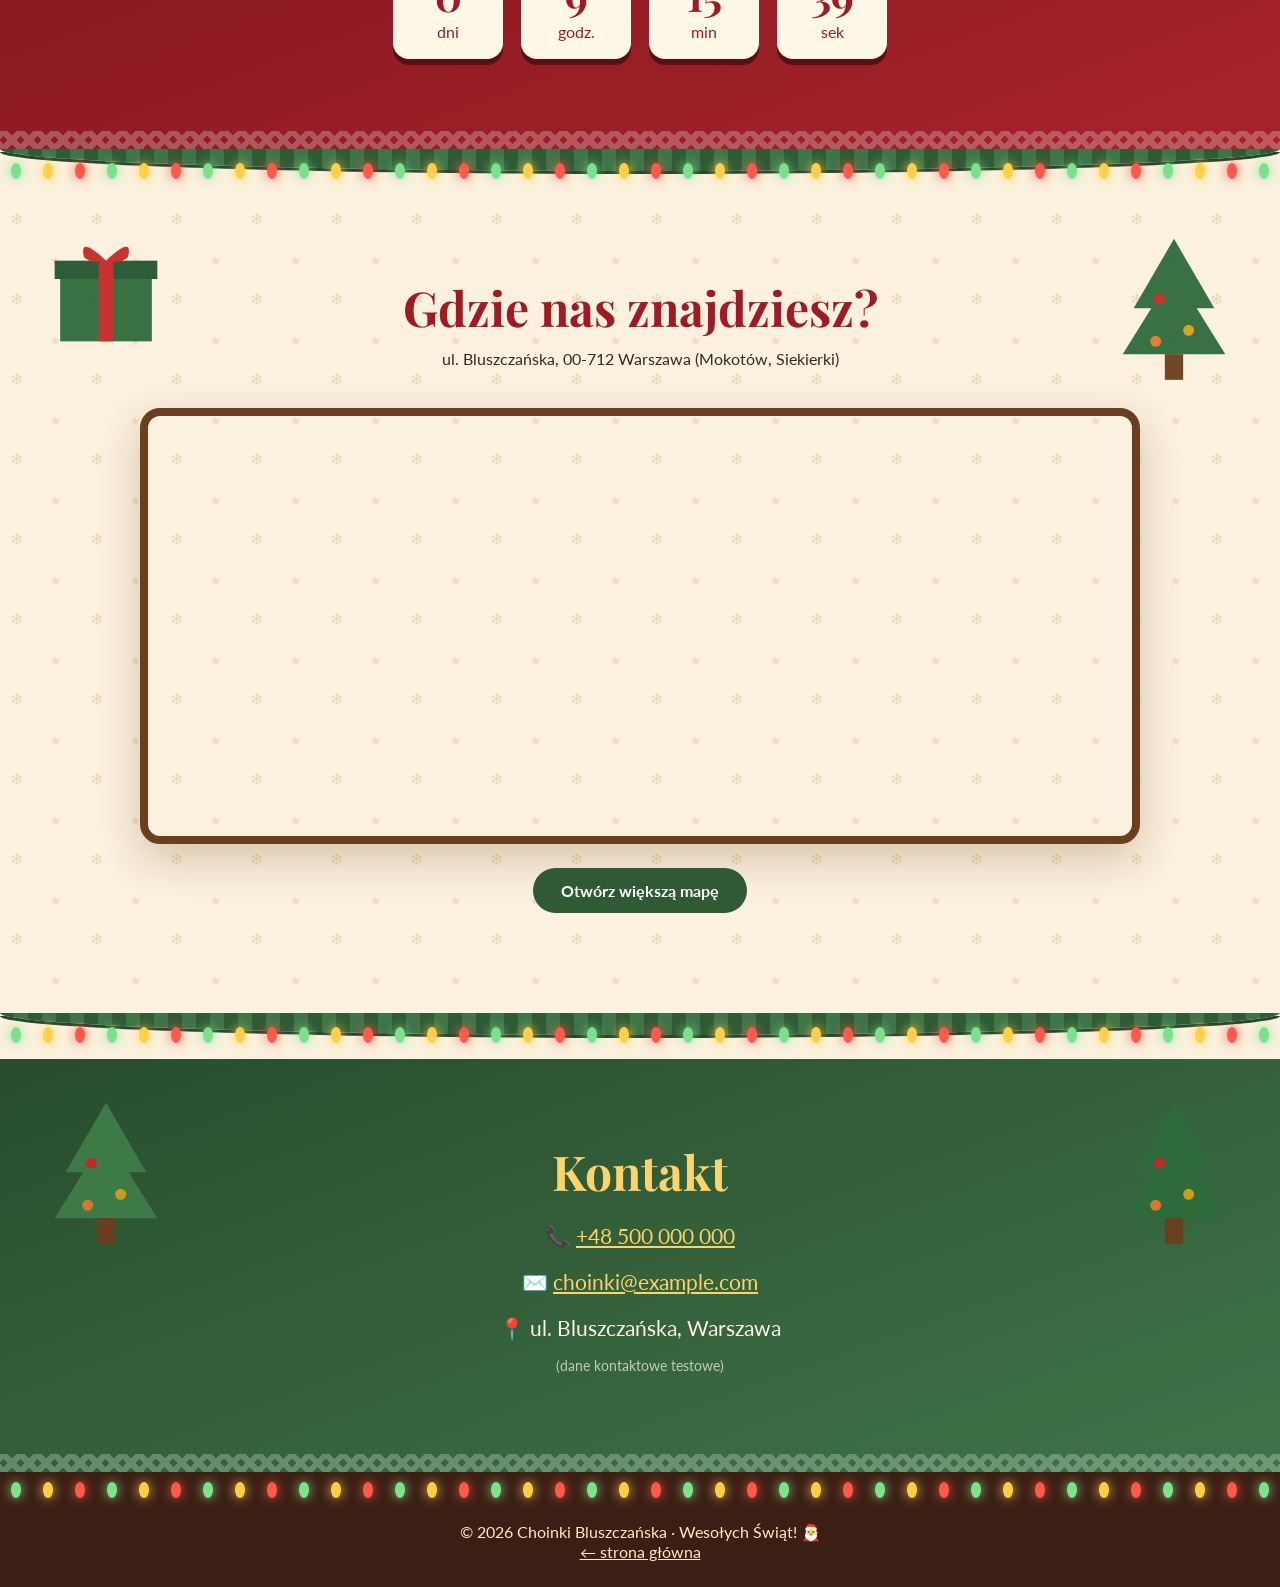
==== commit 57a160b2: "Przytulna świąteczna wersja strony z choinkami" ====
--- a/choinki/index.html
+++ b/choinki/index.html
@@ -5,47 +5,76 @@
 <link rel="stylesheet" href="style.css"></head><body>
 <canvas id="snow"></canvas>
 <nav class="nav"><a href="#" class="logo">🎄 Choinki Bluszczańska</a><div class="links"><a href="#oferta">Oferta</a><a href="#cennik">Cennik</a><a href="#godziny">Godziny</a><a href="#dojazd">Dojazd</a><a href="#kontakt">Kontakt</a></div></nav>
-
 <header class="hero">
- <div class="sky"><div class="moon"></div>
-  <svg class="sleigh" viewBox="0 0 420 110" aria-hidden="true">
-   <g class="deer" fill="#7a4a2a"><g transform="translate(0,30)"><ellipse cx="40" cy="30" rx="26" ry="12"/><circle cx="68" cy="16" r="8"/><path d="M66 9 l-4-12 M70 9 l6-12 M62-3 l-6-4 M76-3 l6-5" stroke="#7a4a2a" stroke-width="3"/><circle cx="75" cy="17" r="3" fill="#e53935"/><path class="leg" d="M24 38 l-6 14 M34 40 l-2 14 M50 40 l4 14 M58 38 l8 12" stroke="#7a4a2a" stroke-width="4"/></g>
-   <g transform="translate(95,30)"><ellipse cx="40" cy="30" rx="26" ry="12"/><circle cx="68" cy="16" r="8"/><path d="M66 9 l-4-12 M70 9 l6-12" stroke="#7a4a2a" stroke-width="3"/><path class="leg" d="M24 38 l-6 14 M34 40 l-2 14 M50 40 l4 14 M58 38 l8 12" stroke="#7a4a2a" stroke-width="4"/></g></g>
-   <path d="M205 62 L240 70" stroke="#d4af37" stroke-width="2" transform="scale(-1,1) translate(-420,0)"/>
-   <line x1="120" y1="62" x2="250" y2="70" stroke="#d4af37" stroke-width="2"/><line x1="25" y1="62" x2="250" y2="74" stroke="#d4af37" stroke-width="2"/>
-   <g transform="translate(240,30)"><path d="M10 40 Q0 70 30 72 L140 72 Q160 72 160 55" fill="none" stroke="#d4af37" stroke-width="5"/><path d="M10 20 L120 20 Q140 20 140 45 L140 62 L25 62 Q10 62 10 40Z" fill="#c62828"/><circle cx="80" cy="5" r="16" fill="#fff"/><circle cx="80" cy="-6" r="12" fill="#f3c9a8"/><path d="M66-12 Q80-40 100-22 L94-14Z" fill="#c62828"/><circle cx="102" cy="-22" r="5" fill="#fff"/><rect x="40" y="0" width="28" height="22" rx="3" fill="#2e7d32"/><rect x="52" y="0" width="4" height="22" fill="#d4af37"/></g>
-  </svg></div>
+ <div class="orn" id="orn"></div>
  <div class="hero-inner">
   <div class="hero-text">
    <p class="kicker">✨ 5–20 grudnia · codziennie 15:00–22:00 ✨</p>
-   <h1>Najpiękniejsze choinki<br><span>na Mokotowie</span></h1>
-   <p class="lead">Świeże, pachnące drzewka prosto z plantacji. Przyjdź na ul. Bluszczańską, napij się grzańca i wybierz choinkę, przy której zapachnie świętami.</p>
+   <h1>Choinka pachnąca<br><span>świętami</span></h1>
+   <p class="lead">Nasz drewniany kramik na ul. Bluszczańskiej na Mokotowie czeka na Ciebie z najpiękniejszymi drzewkami, ciepłym grzańcem i pierniczkami. Wpadnij poczuć magię świąt!</p>
    <div class="cta"><a href="#cennik" class="btn gold">Zobacz cennik</a><a href="#dojazd" class="btn ghost">Jak dojechać?</a></div>
   </div>
-  <div class="santa-wrap">
-   <div class="bubble">Ho ho ho!</div>
-   <svg class="santa" viewBox="0 0 200 260" aria-label="Animowany Mikołaj">
-    <ellipse cx="100" cy="250" rx="70" ry="8" fill="rgba(0,0,0,.25)"/>
-    <rect x="62" y="210" width="28" height="38" rx="6" fill="#222"/><rect x="110" y="210" width="28" height="38" rx="6" fill="#222"/>
-    <path d="M45 120 Q100 90 155 120 L165 220 Q100 235 35 220Z" fill="#c62828"/>
-    <rect x="40" y="185" width="120" height="16" fill="#1b1b1b"/><rect x="88" y="182" width="24" height="22" rx="3" fill="none" stroke="#d4af37" stroke-width="4"/>
-    <path d="M100 118 L100 218" stroke="#fff" stroke-width="10"/>
-    <g class="arm-l"><path d="M50 125 Q25 160 35 185" stroke="#c62828" stroke-width="20" fill="none" stroke-linecap="round"/><circle cx="36" cy="190" r="11" fill="#222"/></g>
-    <g class="arm-r"><path d="M150 125 Q180 100 175 70" stroke="#c62828" stroke-width="20" fill="none" stroke-linecap="round"/><circle cx="175" cy="64" r="11" fill="#222"/></g>
-    <circle cx="100" cy="80" r="34" fill="#f3c9a8"/>
-    <path d="M64 85 Q60 150 100 165 Q140 150 136 85 Q120 105 100 100 Q80 105 64 85Z" fill="#fff"/>
-    <path d="M82 102 Q100 92 118 102 Q100 110 82 102Z" fill="#fff" stroke="#eee"/>
-    <circle cx="100" cy="92" r="7" fill="#e88"/>
-    <g class="eyes"><circle cx="88" cy="78" r="4" fill="#222"/><circle cx="112" cy="78" r="4" fill="#222"/></g>
-    <path d="M62 62 Q100 0 150 40 L140 58Z" fill="#c62828"/><circle cx="152" cy="42" r="10" fill="#fff"/>
-    <rect x="60" y="54" width="82" height="14" rx="7" fill="#fff"/>
-   </svg>
-  </div>
  </div>
- <svg class="hills" viewBox="0 0 1440 160" preserveAspectRatio="none"><path d="M0 100 Q200 40 420 90 T860 70 T1440 90 V160 H0Z" fill="#fdf6e8"/></svg>
+ <svg class="scene" viewBox="0 0 1440 520" preserveAspectRatio="xMidYMax slice" aria-label="Świąteczny kramik z choinkami i Mikołajem">
+  <defs><radialGradient id="glow"><stop offset="0" stop-color="#ffcf6b" stop-opacity=".75"/><stop offset="1" stop-color="#ffcf6b" stop-opacity="0"/></radialGradient>
+  <g id="tr"><polygon points="0,-90 34,-30 -34,-30"/><polygon points="0,-60 44,0 -44,0"/><rect x="-6" y="0" width="12" height="14" fill="#5a3418"/></g>
+  <g id="house"><rect x="0" y="40" width="120" height="110" fill="#7a3b2a"/><polygon points="-12,44 60,-10 132,44" fill="#4a2a20"/><path d="M-14 46 Q20 30 60 -6 Q100 30 134 46 Q100 40 60 6 Q20 40 -14 46Z" fill="#fff"/><rect class="win" x="18" y="62" width="30" height="34" fill="#ffc861"/><rect class="win" x="72" y="62" width="30" height="34" fill="#ffc861"/><rect x="45" y="104" width="30" height="46" fill="#3b1f14"/><path d="M18 79h30M33 62v34M72 79h30M87 62v34" stroke="#4a2a20" stroke-width="3"/></g></defs>
+  <!-- houses -->
+  <g opacity=".95"><use href="#house" x="40" y="240"/><use href="#house" x="190" y="260" transform="scale(1)"/><use href="#house" x="1150" y="250"/><use href="#house" x="1290" y="230"/></g>
+  <circle cx="720" cy="380" r="420" fill="url(#glow)"/>
+  <!-- ground -->
+  <path d="M0 420 Q360 380 720 410 T1440 400 V520 H0Z" fill="#fff8ee"/>
+  <!-- stall -->
+  <g transform="translate(470,170)">
+   <rect x="20" y="70" width="14" height="200" fill="#6b3e1f"/><rect x="466" y="70" width="14" height="200" fill="#6b3e1f"/>
+   <path d="M-10 70 L250 0 L510 70Z" fill="#b3202a"/>
+   <path d="M-10 70 h520 v26 h-520z" fill="#fff"/>
+   <path d="M-10 96 q32 24 65 0 q32 24 65 0 q32 24 65 0 q32 24 65 0 q32 24 65 0 q32 24 65 0 q32 24 65 0 q32 24 65 0" fill="#b3202a"/>
+   <path d="M-10 70 L250 0 L510 70" stroke="#fff" stroke-width="10" fill="none" stroke-linejoin="round"/>
+   <rect x="160" y="22" width="180" height="36" rx="6" fill="#7a4a24" stroke="#f2c14e" stroke-width="3"/>
+   <text x="250" y="47" text-anchor="middle" font-family="Mountains of Christmas" font-size="24" font-weight="700" fill="#ffe7a8">CHOINKI</text>
+   <path d="M10 112 Q250 160 490 112" stroke="#3a2a1a" stroke-width="2" fill="none"/>
+   <g class="bulbs">
+    <circle cx="40" cy="122" r="6" fill="#ffcf4a"/><circle cx="90" cy="132" r="6" fill="#ff5a4a"/><circle cx="140" cy="139" r="6" fill="#7ee08a"/><circle cx="190" cy="143" r="6" fill="#ffcf4a"/><circle cx="250" cy="145" r="6" fill="#ff5a4a"/><circle cx="310" cy="143" r="6" fill="#7ee08a"/><circle cx="360" cy="139" r="6" fill="#ffcf4a"/><circle cx="410" cy="132" r="6" fill="#ff5a4a"/><circle cx="460" cy="122" r="6" fill="#7ee08a"/>
+   </g>
+   <rect x="40" y="215" width="420" height="55" fill="#8a5a2b"/><path d="M40 230h420M40 250h420" stroke="#6b3e1f" stroke-width="3"/>
+   <rect x="34" y="205" width="432" height="12" fill="#fff"/>
+  </g>
+  <!-- stacked trees -->
+  <g fill="#2f6b3a"><use href="#tr" x="360" y="425"/><use href="#tr" x="420" y="440" fill="#3f7d4a"/><use href="#tr" x="1010" y="430" fill="#3f7d4a"/><use href="#tr" x="1080" y="440"/><use href="#tr" x="300" y="445" fill="#245530"/><use href="#tr" x="1140" y="450" fill="#245530"/></g>
+  <!-- trees leaning in crate -->
+  <g transform="translate(560,260)" fill="#2f6b3a"><use href="#tr" x="20" y="120"/><use href="#tr" x="70" y="125" fill="#3f7d4a"/></g>
+  <!-- lanterns -->
+  <g class="lantern" transform="translate(455,330)"><rect x="0" y="0" width="30" height="44" rx="4" fill="#ffd27a" stroke="#3a2a1a" stroke-width="4"/><ellipse class="flame" cx="15" cy="26" rx="5" ry="9" fill="#ff8c1a"/><rect x="-3" y="44" width="36" height="7" fill="#3a2a1a"/></g>
+  <g class="lantern" transform="translate(960,330)"><rect x="0" y="0" width="30" height="44" rx="4" fill="#ffd27a" stroke="#3a2a1a" stroke-width="4"/><ellipse class="flame" cx="15" cy="26" rx="5" ry="9" fill="#ff8c1a"/><rect x="-3" y="44" width="36" height="7" fill="#3a2a1a"/></g>
+  <!-- gifts -->
+  <g transform="translate(860,345)"><rect x="0" y="20" width="50" height="40" fill="#c62828"/><rect x="21" y="20" width="8" height="40" fill="#f2c14e"/><rect x="-3" y="14" width="56" height="9" fill="#a51d24"/><rect x="55" y="34" width="36" height="26" fill="#2f6b3a"/><rect x="69" y="34" width="7" height="26" fill="#f2c14e"/></g>
+  <!-- mug on counter -->
+  <g transform="translate(700,345)"><path class="steam" d="M6 -4 Q0 -14 8 -24 M18 -4 Q12 -14 20 -26" stroke="#fff" stroke-width="3" fill="none" opacity=".8"/><rect x="0" y="0" width="26" height="30" rx="5" fill="#c62828"/><path d="M26 7 Q36 8 34 18 Q32 26 26 24" stroke="#c62828" stroke-width="4" fill="none"/></g>
+  <!-- gingerbread -->
+  <g transform="translate(780,350)" fill="#b5651d"><circle cx="12" cy="6" r="8"/><rect x="2" y="12" width="20" height="18" rx="6"/><rect x="-6" y="14" width="36" height="6" rx="3"/></g>
+  <!-- santa -->
+  <g class="santa" transform="translate(740,190)">
+   <ellipse cx="60" cy="250" rx="70" ry="8" fill="rgba(0,0,0,.15)"/>
+   <path d="M-40 160 Q-60 240 -10 245 Q30 245 20 170 Q0 140 -40 160Z" fill="#8a5a2b"/><path d="M-36 160 Q-10 150 20 168" stroke="#5a3418" stroke-width="4" fill="none"/>
+   <rect x="28" y="210" width="26" height="36" rx="6" fill="#222"/><rect x="66" y="210" width="26" height="36" rx="6" fill="#222"/>
+   <path d="M10 120 Q60 92 110 120 L120 220 Q60 234 0 220Z" fill="#c62828"/>
+   <rect x="4" y="186" width="112" height="15" fill="#1b1b1b"/><rect x="48" y="183" width="24" height="21" rx="3" fill="none" stroke="#d4af37" stroke-width="4"/>
+   <path d="M60 118 L60 218" stroke="#fff" stroke-width="10"/>
+   <path d="M15 128 Q-10 150 -18 168" stroke="#c62828" stroke-width="18" fill="none" stroke-linecap="round"/><circle cx="-20" cy="172" r="10" fill="#222"/>
+   <g class="arm-r"><path d="M105 125 Q135 100 132 70" stroke="#c62828" stroke-width="18" fill="none" stroke-linecap="round"/><circle cx="132" cy="64" r="10" fill="#222"/></g>
+   <circle cx="60" cy="80" r="32" fill="#f3c9a8"/><circle cx="40" cy="92" r="6" fill="#f4a3a3" opacity=".7"/><circle cx="80" cy="92" r="6" fill="#f4a3a3" opacity=".7"/>
+   <path d="M26 85 Q22 150 60 162 Q98 150 94 85 Q80 104 60 100 Q40 104 26 85Z" fill="#fff"/>
+   <circle cx="60" cy="92" r="6" fill="#e88"/>
+   <g class="eyes"><circle cx="49" cy="78" r="4" fill="#222"/><circle cx="71" cy="78" r="4" fill="#222"/></g>
+   <path d="M24 62 Q60 0 110 40 L100 58Z" fill="#c62828"/><circle cx="112" cy="42" r="10" fill="#fff"/><rect x="22" y="54" width="78" height="14" rx="7" fill="#fff"/>
+   <g class="bubble2"><rect x="100" y="-10" width="120" height="44" rx="20" fill="#fff"/><path d="M120 32 l-10 16 l22-14z" fill="#fff"/><text x="160" y="20" text-anchor="middle" font-family="Mountains of Christmas" font-weight="700" font-size="24" fill="#b3202a">Ho ho ho!</text></g>
+  </g>
+  <!-- snowman -->
+  <g transform="translate(1250,380)"><circle cx="0" cy="30" r="30" fill="#fff"/><circle cx="0" cy="-12" r="20" fill="#fff"/><circle cx="-6" cy="-15" r="2.5"/><circle cx="6" cy="-15" r="2.5"/><path d="M0 -10 l14 3 l-14 3z" fill="#e07a2e"/><rect x="-16" y="-38" width="32" height="6" fill="#222"/><rect x="-10" y="-58" width="20" height="22" fill="#222"/><path d="M-18 2 h36" stroke="#c62828" stroke-width="7"/></g>
+ </svg>
 </header>
-
-<section id="oferta" class="sec cream"><h2 class="reveal">Dlaczego my?</h2><p class="sub reveal">Choinka to serce świąt – dlatego dbamy o każdy szczegół.</p>
+<div class="garland"><div class="lights"></div></div><section id="oferta" class="sec cream"><div class="deco l"><svg viewBox="0 0 60 90"><polygon points="30,2 52,40 8,40" fill="#2f6b3a"/><polygon points="30,20 58,65 2,65" fill="#2f6b3a"/><rect x="25" y="65" width="10" height="14" fill="#6b3e1f"/><circle cx="22" cy="35" r="3" fill="#c62828"/><circle cx="38" cy="52" r="3" fill="#d4a017"/><circle cx="20" cy="58" r="3" fill="#e07a2e"/></svg></div><div class="deco r gift"><svg viewBox="0 0 60 60"><rect x="5" y="20" width="50" height="38" fill="#c62828"/><rect x="2" y="14" width="56" height="10" fill="#a51d24"/><rect x="26" y="14" width="8" height="44" fill="#f2c14e"/><path d="M30 14 Q15 0 18 12 Q22 16 30 14 Q45 0 42 12 Q38 16 30 14" fill="#f2c14e"/></svg></div><h2 class="reveal">Dlaczego my?</h2><p class="sub reveal">Choinka to serce świąt – dlatego dbamy o każdy szczegół.</p>
 <div class="grid4">
  <div class="feat reveal"><div class="ico">🌲</div><h3>Prosto z plantacji</h3><p>Drzewka ścinane tuż przed dostawą – długo trzymają igły.</p></div>
  <div class="feat reveal"><div class="ico">🚚</div><h3>Dowóz pod drzwi</h3><p>Przywieziemy choinkę na terenie Mokotowa i okolic.</p></div>
@@ -53,7 +82,7 @@
  <div class="feat reveal"><div class="ico">☕</div><h3>Świąteczny klimat</h3><p>Ciepła herbata i pierniczki dla każdego klienta.</p></div>
 </div></section>
 
-<section class="sec green"><h2 class="reveal">Nasze drzewka</h2><p class="sub reveal">Wybierz gatunek, który pokochasz.</p>
+<div class="garland"><div class="lights"></div></div><section class="sec green"><h2 class="reveal">Nasze drzewka</h2><p class="sub reveal">Wybierz gatunek, który pokochasz.</p>
 <div class="trees">
  <div class="tree-card reveal"><div class="tree t1"><i></i><i></i><i></i><b></b></div><h3>Świerk pospolity</h3><p>Klasyka polskich świąt, intensywny leśny zapach.</p></div>
  <div class="tree-card reveal"><div class="tree t2"><i></i><i></i><i></i><b></b></div><h3>Jodła kaukaska</h3><p>Miękkie igły, które nie opadają do Trzech Króli.</p></div>
@@ -61,7 +90,7 @@
  <div class="tree-card reveal"><div class="tree t4"><i></i><i></i><i></i><b></b></div><h3>Sosna</h3><p>Długie, puszyste igły i żywiczny aromat.</p></div>
 </div></section>
 
-<section id="cennik" class="sec cream"><h2 class="reveal">Przykładowy cennik</h2><p class="sub reveal">Ceny orientacyjne – ostateczna cena zależy od konkretnego drzewka.</p>
+<div class="garland"><div class="lights"></div></div><section id="cennik" class="sec cream"><div class="deco l ging"><svg viewBox="0 0 60 70"><circle cx="30" cy="14" r="12" fill="#b5651d"/><rect x="16" y="24" width="28" height="28" rx="10" fill="#b5651d"/><rect x="4" y="28" width="52" height="10" rx="5" fill="#b5651d"/><rect x="16" y="46" width="10" height="22" rx="5" fill="#b5651d"/><rect x="34" y="46" width="10" height="22" rx="5" fill="#b5651d"/><circle cx="26" cy="12" r="2" fill="#fff"/><circle cx="34" cy="12" r="2" fill="#fff"/><path d="M25 18 Q30 22 35 18" stroke="#fff" fill="none" stroke-width="2"/><circle cx="30" cy="32" r="2.5" fill="#c62828"/><circle cx="30" cy="41" r="2.5" fill="#2f6b3a"/></svg></div><div class="deco r mug"><svg viewBox="0 0 70 80"><path class="steam" d="M22 22 Q16 12 24 4 M34 22 Q28 12 36 2 M46 22 Q40 12 48 4" stroke="#fff" stroke-width="3" fill="none" opacity=".7"/><rect x="12" y="26" width="42" height="46" rx="8" fill="#c62828"/><path d="M54 36 Q68 36 66 50 Q64 62 54 60" stroke="#c62828" stroke-width="6" fill="none"/><rect x="12" y="44" width="42" height="8" fill="#fff" opacity=".9"/><path d="M14 44 l5 8 l5-8 l5 8 l5-8 l5 8 l5-8 l5 8" stroke="#2f6b3a" stroke-width="2" fill="none"/></svg></div><h2 class="reveal">Przykładowy cennik</h2><p class="sub reveal">Ceny orientacyjne – ostateczna cena zależy od konkretnego drzewka.</p>
 <div class="price reveal"><table>
 <thead><tr><th>Gatunek</th><th>do 150 cm</th><th>150–200 cm</th><th>200–250 cm</th><th>powyżej 250 cm</th></tr></thead>
 <tbody>
@@ -77,18 +106,18 @@
  <div class="extra reveal"><span>🪚 Docięcie pnia</span><strong>10 zł</strong></div>
 </div></section>
 
-<section id="godziny" class="sec red"><h2 class="reveal">Godziny otwarcia</h2>
+<div class="garland"><div class="lights"></div></div><section id="godziny" class="sec red"><div class="deco l lant"><svg viewBox="0 0 50 90"><path d="M25 0 v10" stroke="#3a2a1a" stroke-width="3"/><path d="M12 14 h26 l-4 -6 h-18z" fill="#3a2a1a"/><rect x="10" y="14" width="30" height="50" rx="4" fill="#ffd27a" stroke="#3a2a1a" stroke-width="4"/><ellipse class="flame" cx="25" cy="44" rx="5" ry="10" fill="#ff8c1a"/><rect x="8" y="64" width="34" height="8" fill="#3a2a1a"/></svg></div><div class="deco r lant"><svg viewBox="0 0 50 90"><path d="M25 0 v10" stroke="#3a2a1a" stroke-width="3"/><path d="M12 14 h26 l-4 -6 h-18z" fill="#3a2a1a"/><rect x="10" y="14" width="30" height="50" rx="4" fill="#ffd27a" stroke="#3a2a1a" stroke-width="4"/><ellipse class="flame" cx="25" cy="44" rx="5" ry="10" fill="#ff8c1a"/><rect x="8" y="64" width="34" height="8" fill="#3a2a1a"/></svg></div><h2 class="reveal">Godziny otwarcia</h2>
 <p class="big reveal">5–20 grudnia · codziennie <strong>15:00–22:00</strong></p>
 <div id="status" class="status reveal"></div>
 <div class="count reveal" id="count"><div><b id="d">0</b><span>dni</span></div><div><b id="h">0</b><span>godz.</span></div><div><b id="m">0</b><span>min</span></div><div><b id="s">0</b><span>sek</span></div></div>
 </section>
 
-<section id="dojazd" class="sec cream"><h2 class="reveal">Gdzie nas znajdziesz?</h2><p class="sub reveal">ul. Bluszczańska, 00-712 Warszawa (Mokotów, Siekierki)</p>
+<div class="garland"><div class="lights"></div></div><section id="dojazd" class="sec cream"><div class="deco l gift"><svg viewBox="0 0 60 60"><rect x="5" y="20" width="50" height="38" fill="#2f6b3a"/><rect x="2" y="14" width="56" height="10" fill="#245530"/><rect x="26" y="14" width="8" height="44" fill="#c62828"/><path d="M30 14 Q15 0 18 12 Q22 16 30 14 Q45 0 42 12 Q38 16 30 14" fill="#c62828"/></svg></div><div class="deco r"><svg viewBox="0 0 60 90"><polygon points="30,2 52,40 8,40" fill="#2f6b3a"/><polygon points="30,20 58,65 2,65" fill="#2f6b3a"/><rect x="25" y="65" width="10" height="14" fill="#6b3e1f"/><circle cx="22" cy="35" r="3" fill="#c62828"/><circle cx="38" cy="52" r="3" fill="#d4a017"/><circle cx="20" cy="58" r="3" fill="#e07a2e"/></svg></div><h2 class="reveal">Gdzie nas znajdziesz?</h2><p class="sub reveal">ul. Bluszczańska, 00-712 Warszawa (Mokotów, Siekierki)</p>
 <div class="map reveal"><iframe title="Mapa – ul. Bluszczańska, Warszawa" loading="lazy" src="https://www.openstreetmap.org/export/embed.html?bbox=21.0595%2C52.2055%2C21.0795%2C52.2130&amp;layer=mapnik&amp;marker=52.20925%2C21.0695"></iframe></div>
 <p class="center reveal"><a class="btn green-btn" target="_blank" rel="noopener" href="https://www.openstreetmap.org/?mlat=52.20925&amp;mlon=21.0695#map=17/52.20925/21.0695">Otwórz większą mapę</a></p>
 </section>
 
-<section id="kontakt" class="sec green"><h2 class="reveal">Kontakt</h2>
+<div class="garland"><div class="lights"></div></div><section id="kontakt" class="sec green"><div class="deco l"><svg viewBox="0 0 60 90"><polygon points="30,2 52,40 8,40" fill="#3f7d4a"/><polygon points="30,20 58,65 2,65" fill="#3f7d4a"/><rect x="25" y="65" width="10" height="14" fill="#6b3e1f"/><circle cx="22" cy="35" r="3" fill="#c62828"/><circle cx="38" cy="52" r="3" fill="#d4a017"/><circle cx="20" cy="58" r="3" fill="#e07a2e"/></svg></div><div class="deco r"><svg viewBox="0 0 60 90"><polygon points="30,2 52,40 8,40" fill="#2f6b3a"/><polygon points="30,20 58,65 2,65" fill="#2f6b3a"/><rect x="25" y="65" width="10" height="14" fill="#6b3e1f"/><circle cx="22" cy="35" r="3" fill="#c62828"/><circle cx="38" cy="52" r="3" fill="#d4a017"/><circle cx="20" cy="58" r="3" fill="#e07a2e"/></svg></div><h2 class="reveal">Kontakt</h2>
 <div class="contact reveal">
  <p>📞 <a href="tel:+48500000000">+48 500 000 000</a></p>
  <p>✉️ <a href="mailto:choinki@example.com">choinki@example.com</a></p>
@@ -96,5 +125,5 @@
  <p class="note">(dane kontaktowe testowe)</p>
 </div></section>
 
-<footer>© 2026 Choinki Bluszczańska · Wesołych Świąt! 🎅 · <a href="../">← strona główna</a></footer>
-<script src="script.js"></script></body></html>
+<footer><div class="lights"></div>© 2026 Choinki Bluszczańska · Wesołych Świąt! 🎅<p><a href="../" style="color:inherit">← strona główna</a></p></footer>
+<script src="script.js"></script></body></html>
--- a/choinki/style.css
+++ b/choinki/style.css
@@ -1,73 +1,87 @@
-:root{--g:#0f3d2e;--g2:#1e5b3f;--r:#b3202a;--gold:#d4af37;--cream:#fdf6e8}
+:root{--g:#2f5a34;--g2:#3f7448;--r:#9e1b24;--gold:#e8b04a;--cream:#fbf1de;--wood:#6b3e1f}
 *{box-sizing:border-box;margin:0;padding:0}html{scroll-behavior:smooth}
-body{font-family:Lato,sans-serif;color:#2b2b2b;background:var(--cream);overflow-x:hidden}
+body{font-family:Lato,sans-serif;color:#3a2a1a;background:var(--cream);overflow-x:hidden}
 #snow{position:fixed;inset:0;pointer-events:none;z-index:50}
 a{color:inherit}
-.nav{position:fixed;top:0;left:0;right:0;z-index:40;display:flex;justify-content:space-between;align-items:center;padding:14px 5vw;background:rgba(10,40,30,.75);backdrop-filter:blur(8px);color:#fff}
+.nav{position:fixed;top:0;left:0;right:0;z-index:40;display:flex;justify-content:space-between;align-items:center;padding:14px 5vw;background:rgba(74,36,20,.88);backdrop-filter:blur(8px);color:#ffe9c4;border-bottom:3px solid var(--gold)}
 .logo{font-family:'Playfair Display';font-weight:800;text-decoration:none;font-size:1.2rem}
-.links a{margin-left:22px;text-decoration:none;opacity:.85}.links a:hover{color:var(--gold);opacity:1}
-.hero{position:relative;min-height:min(100vh,860px);background:radial-gradient(ellipse at 70% 20%,#1d4f6b 0%,#0b2236 45%,#06141f 100%);color:#fff;overflow:hidden;padding-top:70px}
-.moon{position:absolute;top:100px;right:12vw;width:90px;height:90px;border-radius:50%;background:#fff6d5;box-shadow:0 0 60px 20px rgba(255,240,180,.35)}
-.sleigh{position:absolute;top:120px;width:340px;left:-360px;animation:fly 16s linear infinite}
-@keyframes fly{0%{transform:translate(0,40px)}50%{transform:translate(70vw,-20px)}100%{transform:translate(140vw,30px)}}
-.leg{animation:gallop .4s ease-in-out infinite alternate;transform-origin:center}@keyframes gallop{to{transform:skewX(-20deg)}}
-.hero-inner{position:relative;z-index:2;max-width:1200px;margin:0 auto;padding:16vh 5vw 120px;display:flex;align-items:center;gap:40px}
-.hero-text{flex:1.4}.santa-wrap{flex:1;position:relative;text-align:center}
-.kicker{color:var(--gold);letter-spacing:.08em;font-weight:700;margin-bottom:14px}
-h1{font-family:'Playfair Display';font-size:clamp(2.4rem,5.5vw,4.6rem);line-height:1.05}
-h1 span{font-family:'Mountains of Christmas';color:var(--gold);font-size:1.1em}
-.lead{font-size:1.15rem;margin:22px 0 30px;max-width:560px;opacity:.9;line-height:1.6}
-.btn{display:inline-block;padding:14px 30px;border-radius:40px;text-decoration:none;font-weight:700;margin:0 10px 10px 0;transition:.25s}
-.gold{background:linear-gradient(135deg,#f0d26b,#c9971f);color:#3a2600;box-shadow:0 8px 25px rgba(212,175,55,.45)}
-.gold:hover{transform:translateY(-3px) scale(1.04)}
-.ghost{border:2px solid #fff;color:#fff}.ghost:hover{background:#fff;color:var(--g)}
+.links a{margin-left:22px;text-decoration:none}.links a:hover{color:var(--gold)}
+.hero{position:relative;height:max(880px,100vh);max-height:960px;background:radial-gradient(ellipse at 50% 85%,#ffb85c 0%,#d9733a 25%,#7a2e22 55%,#3b1712 100%);color:#fff;overflow:hidden;padding-top:60px}
+.orn{position:absolute;top:58px;left:0;right:0;display:flex;justify-content:space-around;z-index:3;pointer-events:none}
+.o{position:relative;width:2px;height:var(--l);background:#e8d3a0;animation:swing 3s ease-in-out infinite alternate;transform-origin:top;pointer-events:auto}
+.o:after{content:'';position:absolute;bottom:-26px;left:-13px;width:28px;height:28px;border-radius:50%;background:radial-gradient(circle at 35% 35%,#fff8 0 15%,var(--c) 40%);box-shadow:0 0 12px var(--c)}
+.o:before{content:'';position:absolute;bottom:-2px;left:-4px;width:10px;height:6px;background:var(--gold);border-radius:2px}
+.o:hover{animation:wig .4s infinite}
+@keyframes swing{from{transform:rotate(-4deg)}to{transform:rotate(4deg)}}@keyframes wig{0%,100%{transform:rotate(-12deg)}50%{transform:rotate(12deg)}}
+.hero-inner{position:relative;z-index:2;text-align:center;padding:100px 5vw 0}
+.kicker{color:#ffe08a;letter-spacing:.08em;font-weight:700;margin-bottom:10px;text-shadow:0 2px 6px #0006}
+h1{font-family:'Playfair Display';font-size:clamp(2.4rem,5.5vw,4.4rem);line-height:1.05;text-shadow:0 4px 20px #0007}
+h1 span{font-family:'Mountains of Christmas';color:#ffd36b;font-size:1.15em}
+.lead{font-size:1.1rem;margin:14px auto 22px;max-width:640px;line-height:1.6;text-shadow:0 2px 8px #0008}
+.btn{display:inline-block;padding:13px 28px;border-radius:40px;text-decoration:none;font-weight:700;margin:0 6px 10px;transition:.25s}
+.gold{background:linear-gradient(135deg,#ffd36b,#d98a1f);color:#3a1a00;box-shadow:0 8px 25px rgba(255,180,60,.5)}
+.gold:hover{transform:translateY(-3px) scale(1.05)}
+.ghost{border:2px solid #ffe9c4;color:#ffe9c4}.ghost:hover{background:#ffe9c4;color:var(--r)}
 .green-btn{background:var(--g);color:#fff}
-.santa{width:min(300px,55vw);animation:bob 2.5s ease-in-out infinite}
-@keyframes bob{50%{transform:translateY(-12px)}}
-.arm-r{transform-origin:150px 125px;animation:wave .8s ease-in-out infinite alternate}@keyframes wave{from{transform:rotate(-15deg)}to{transform:rotate(18deg)}}
-.eyes{animation:blink 4s infinite;transform-origin:100px 78px}@keyframes blink{0%,94%,100%{transform:scaleY(1)}97%{transform:scaleY(.1)}}
-.bubble{position:absolute;top:-10px;left:0;background:#fff;color:var(--r);font-family:'Mountains of Christmas';font-size:1.8rem;padding:8px 18px;border-radius:20px;animation:pop 3s ease-in-out infinite}
-.bubble:after{content:'';position:absolute;bottom:-10px;right:25px;border:10px solid transparent;border-top-color:#fff;border-bottom:0}
-@keyframes pop{0%,20%{transform:scale(0)}30%,80%{transform:scale(1)}90%,100%{transform:scale(0)}}
-.hills{position:absolute;bottom:-1px;left:0;width:100%;height:120px;z-index:1}
-.sec{padding:90px 5vw;text-align:center}
+.scene{position:absolute;bottom:0;left:0;width:100%;height:44%;z-index:1}
+.bulbs circle{animation:tw2 1.6s infinite alternate;filter:drop-shadow(0 0 6px #ffd36b)}
+.bulbs circle:nth-child(2n){animation-delay:.8s}.bulbs circle:nth-child(3n){animation-delay:.4s}
+@keyframes tw2{to{opacity:.35}}
+.win{animation:winglow 3s infinite alternate}@keyframes winglow{to{fill:#ffe39c}}
+.flame{animation:flick .25s infinite alternate;transform-box:fill-box;transform-origin:bottom}@keyframes flick{to{transform:scale(.85,1.1)}}
+.steam{animation:steam 2.5s infinite}@keyframes steam{0%{opacity:0;transform:translateY(6px)}50%{opacity:.8}100%{opacity:0;transform:translateY(-8px)}}
+.santa .arm-r{transform-box:fill-box;transform-origin:0% 100%;animation:wave .7s ease-in-out infinite alternate}@keyframes wave{from{transform:rotate(-14deg)}to{transform:rotate(16deg)}}
+.eyes{animation:blink 4s infinite;transform-box:fill-box;transform-origin:center}@keyframes blink{0%,94%,100%{transform:scaleY(1)}97%{transform:scaleY(.1)}}
+.bubble2{animation:pop 3.5s infinite;transform-box:fill-box;transform-origin:left bottom}@keyframes pop{0%,15%{transform:scale(0)}25%,80%{transform:scale(1)}90%,100%{transform:scale(0)}}
+.garland{position:relative;height:46px;background:var(--cream);overflow:hidden}
+.garland:before{content:'';position:absolute;left:0;right:0;top:0;height:22px;background:repeating-linear-gradient(90deg,#2f5a34 0 14px,#3f7448 14px 28px);border-radius:0 0 50% 50%/0 0 100% 100%;box-shadow:0 3px 0 #24452a}
+.lights{position:absolute;top:14px;left:0;right:0;display:flex;justify-content:space-around}
+.lights i{width:10px;height:16px;border-radius:50%;background:#ffcf4a;box-shadow:0 0 12px #ffcf4a;animation:tw2 1.2s infinite alternate}
+.lights i:nth-child(3n){background:#ff5a4a;box-shadow:0 0 12px #ff5a4a}.lights i:nth-child(3n+1){background:#7ee08a;box-shadow:0 0 12px #7ee08a}
+.sec{position:relative;padding:80px 5vw 90px;text-align:center}
 .sec h2{font-family:'Playfair Display';font-size:clamp(2rem,4vw,3rem);margin-bottom:10px}
-.sub{opacity:.75;margin-bottom:45px}
-.cream{background:var(--cream)}.cream h2{color:var(--g)}
-.green{background:linear-gradient(160deg,var(--g),var(--g2));color:#fff}.green h2{color:var(--gold)}
-.red{background:linear-gradient(160deg,#8d1520,var(--r));color:#fff}
+.sub{opacity:.8;margin-bottom:40px}
+.cream{background:var(--cream) url("data:image/svg+xml,%3Csvg xmlns='http://www.w3.org/2000/svg' width='80' height='80'%3E%3Ctext x='10' y='30' font-size='16' fill='%23e9d6b0'%3E❄%3C/text%3E%3Ctext x='50' y='70' font-size='12' fill='%23ecdcbc'%3E★%3C/text%3E%3C/svg%3E")}.cream h2{color:var(--r)}
+.green{background:linear-gradient(160deg,#284d2c,#3f7448);color:#fff8e6}.green h2{color:#ffd36b}
+.green:after,.red:after{content:'';position:absolute;left:0;right:0;bottom:0;height:18px;background:repeating-linear-gradient(45deg,#fff 0 6px,transparent 6px 12px),repeating-linear-gradient(-45deg,#fff 0 6px,transparent 6px 12px);opacity:.25}
+.red{background:linear-gradient(160deg,#7a141c,#a8232c);color:#fff}
+.deco{position:absolute;top:40px;width:110px;opacity:.95;animation:float 4s ease-in-out infinite}
+.deco.l{left:4vw}.deco.r{right:4vw;animation-delay:-2s}.deco svg{width:100%;height:auto}
+@keyframes float{50%{transform:translateY(-10px) rotate(3deg)}}
 .grid4,.trees{display:grid;grid-template-columns:repeat(4,1fr);gap:24px;max-width:1200px;margin:0 auto}
-.feat{background:#fff;border-radius:20px;padding:32px 22px;box-shadow:0 10px 30px rgba(15,61,46,.1);border-top:4px solid var(--gold);transition:.3s}
-.feat:hover{transform:translateY(-8px)}.ico{font-size:2.6rem;margin-bottom:12px}.feat h3{color:var(--r);margin-bottom:8px}
-.tree-card{background:rgba(255,255,255,.07);border:1px solid rgba(212,175,55,.35);border-radius:20px;padding:30px 20px;transition:.3s}
-.tree-card:hover{transform:translateY(-8px) rotate(-1deg);background:rgba(255,255,255,.12)}
-.tree-card h3{color:var(--gold);margin:16px 0 6px;font-family:'Playfair Display'}.tree-card p{opacity:.85}
+.feat{background:#fffaf0;border-radius:20px;padding:32px 22px;box-shadow:0 10px 30px rgba(110,60,20,.15);border:2px solid #f0d7a5;position:relative;transition:.3s}
+.feat:before{content:'';position:absolute;top:-2px;left:20%;right:20%;height:8px;background:repeating-linear-gradient(90deg,var(--r) 0 10px,#fff 10px 20px);border-radius:0 0 8px 8px}
+.feat:hover{transform:translateY(-8px) rotate(-1deg)}.ico{font-size:2.8rem;margin-bottom:12px}.feat h3{color:var(--g);margin-bottom:8px}
+.tree-card{background:rgba(255,248,230,.1);border:2px solid rgba(255,211,107,.45);border-radius:20px;padding:30px 20px;transition:.3s}
+.tree-card:hover{transform:translateY(-8px);background:rgba(255,248,230,.18)}
+.tree-card h3{color:#ffd36b;margin:16px 0 6px;font-family:'Playfair Display'}
 .tree{position:relative;height:170px;width:140px;margin:0 auto}
 .tree i{position:absolute;left:50%;transform:translateX(-50%);width:0;height:0;border-style:solid;border-color:transparent transparent var(--c) transparent}
 .tree i:nth-child(1){top:0;border-width:0 38px 55px}.tree i:nth-child(2){top:35px;border-width:0 52px 65px}.tree i:nth-child(3){top:75px;border-width:0 66px 75px}
-.tree b{position:absolute;bottom:0;left:50%;width:18px;height:22px;margin-left:-9px;background:#6b3e1f}
-.tree:before{content:'★';position:absolute;top:-22px;left:50%;transform:translateX(-50%);color:var(--gold);font-size:28px;z-index:2;animation:tw 1.5s infinite alternate}
+.tree b{position:absolute;bottom:0;left:50%;width:18px;height:22px;margin-left:-9px;background:var(--wood)}
+.tree:before{content:'★';position:absolute;top:-22px;left:50%;transform:translateX(-50%);color:#ffd36b;font-size:28px;z-index:2;animation:tw 1.5s infinite alternate}
+.tree:after{content:'';position:absolute;inset:40px 30px 30px;background:radial-gradient(circle,#ff5a4a 0 4px,transparent 5px) 0 0/30px 34px,radial-gradient(circle,#ffd36b 0 4px,transparent 5px) 15px 17px/30px 34px}
 @keyframes tw{to{text-shadow:0 0 14px #ffe58a;transform:translateX(-50%) scale(1.2)}}
-.t1{--c:#2e7d32}.t2{--c:#1b5e20}.t3{--c:#6f9fa8}.t4{--c:#4f8a3a}
-.price{max-width:900px;margin:0 auto;overflow-x:auto;border-radius:20px;box-shadow:0 10px 30px rgba(0,0,0,.1)}
-table{width:100%;border-collapse:collapse;background:#fff}
-th{background:var(--g);color:var(--gold);padding:16px;font-family:'Playfair Display'}
-td{padding:14px 16px;border-bottom:1px solid #eee}td:first-child{font-weight:700;text-align:left;color:var(--g)}
-tr:hover td{background:#fff3d6}
+.t1{--c:#3f8a45}.t2{--c:#24612b}.t3{--c:#7fa9a3}.t4{--c:#5c9446}
+.price{max-width:900px;margin:0 auto;overflow-x:auto;border-radius:20px;box-shadow:0 12px 34px rgba(110,60,20,.2);border:6px solid var(--wood)}
+table{width:100%;border-collapse:collapse;background:#fffaf0}
+th{background:var(--wood);color:#ffd36b;padding:16px;font-family:'Playfair Display'}
+td{padding:14px 16px;border-bottom:1px dashed #e4cfa5}td:first-child{font-weight:700;text-align:left;color:var(--g)}
+tr:hover td{background:#ffefcc}
 .extras{display:grid;grid-template-columns:repeat(4,1fr);gap:16px;max-width:900px;margin:28px auto 0}
-.extra{background:#fff;border:2px dashed var(--gold);border-radius:14px;padding:16px;display:flex;flex-direction:column;gap:6px}
+.extra{background:#fffaf0;border:2px dashed var(--gold);border-radius:14px;padding:16px;display:flex;flex-direction:column;gap:6px}
 .extra strong{color:var(--r);font-size:1.2rem}
 .big{font-size:1.4rem;margin:10px 0 20px}
 .status{display:inline-block;padding:8px 20px;border-radius:30px;background:rgba(255,255,255,.15);font-weight:700;margin-bottom:28px}
-.status.open{background:#2e7d32}
+.status.open{background:var(--g)}
 .count{display:flex;justify-content:center;gap:18px;flex-wrap:wrap}
-.count div{background:rgba(0,0,0,.2);border:1px solid var(--gold);border-radius:16px;padding:18px 10px;width:110px}
-.count b{display:block;font-family:'Playfair Display';font-size:2.6rem;color:var(--gold)}
-.map{max-width:1000px;margin:0 auto 24px;border-radius:20px;overflow:hidden;box-shadow:0 15px 40px rgba(0,0,0,.18);border:6px solid #fff}
+.count div{background:#fff8e6;color:var(--r);border-radius:16px;padding:18px 10px;width:110px;box-shadow:0 6px 0 #5a0f15}
+.count b{display:block;font-family:'Playfair Display';font-size:2.6rem}
+.map{max-width:1000px;margin:0 auto 24px;border-radius:20px;overflow:hidden;box-shadow:0 15px 40px rgba(110,60,20,.25);border:8px solid var(--wood)}
 .map iframe{width:100%;height:420px;border:0;display:block}
-.contact{font-size:1.3rem;line-height:2.2}.contact a{color:var(--gold)}.note{font-size:.9rem;opacity:.6}
-footer{background:#06141f;color:#ccc;text-align:center;padding:26px}
+.contact{font-size:1.3rem;line-height:2.2}.contact a{color:#ffd36b}.note{font-size:.9rem;opacity:.7}
+footer{position:relative;background:#3b1f14;color:#ffe9c4;text-align:center;padding:50px 20px 26px}footer .lights{top:10px}
 .reveal{opacity:0;transform:translateY(40px);transition:opacity .8s,transform .8s}.reveal.in{opacity:1;transform:none}
-@media(max-width:900px){.grid4,.trees,.extras{grid-template-columns:repeat(2,1fr)}.links{display:none}
-.hero-inner{flex-direction:column;text-align:center;padding-top:8vh}.lead{margin-left:auto;margin-right:auto}.moon{width:60px;height:60px;top:80px}}
-@media(max-width:520px){.grid4,.trees{grid-template-columns:1fr}.count div{width:76px;padding:12px 4px}.count b{font-size:1.8rem}.map iframe{height:320px}td,th{padding:10px 8px;font-size:.9rem}}
+@media(max-width:900px){.grid4,.trees,.extras{grid-template-columns:repeat(2,1fr)}.links{display:none}.deco{width:70px;top:20px}}
+@media(max-width:520px){.hero{height:880px}.scene{height:48%}.hero-inner{padding-top:110px}.o:after{width:20px;height:20px;left:-9px;bottom:-18px}.lead{font-size:1rem}.grid4,.trees{grid-template-columns:1fr}.count div{width:76px;padding:12px 4px}.count b{font-size:1.8rem}.map iframe{height:320px}td,th{padding:10px 8px;font-size:.9rem}.deco{width:54px;opacity:.8}.sec h2{padding:0 50px}}
+.static .reveal{opacity:1;transform:none;transition:none}
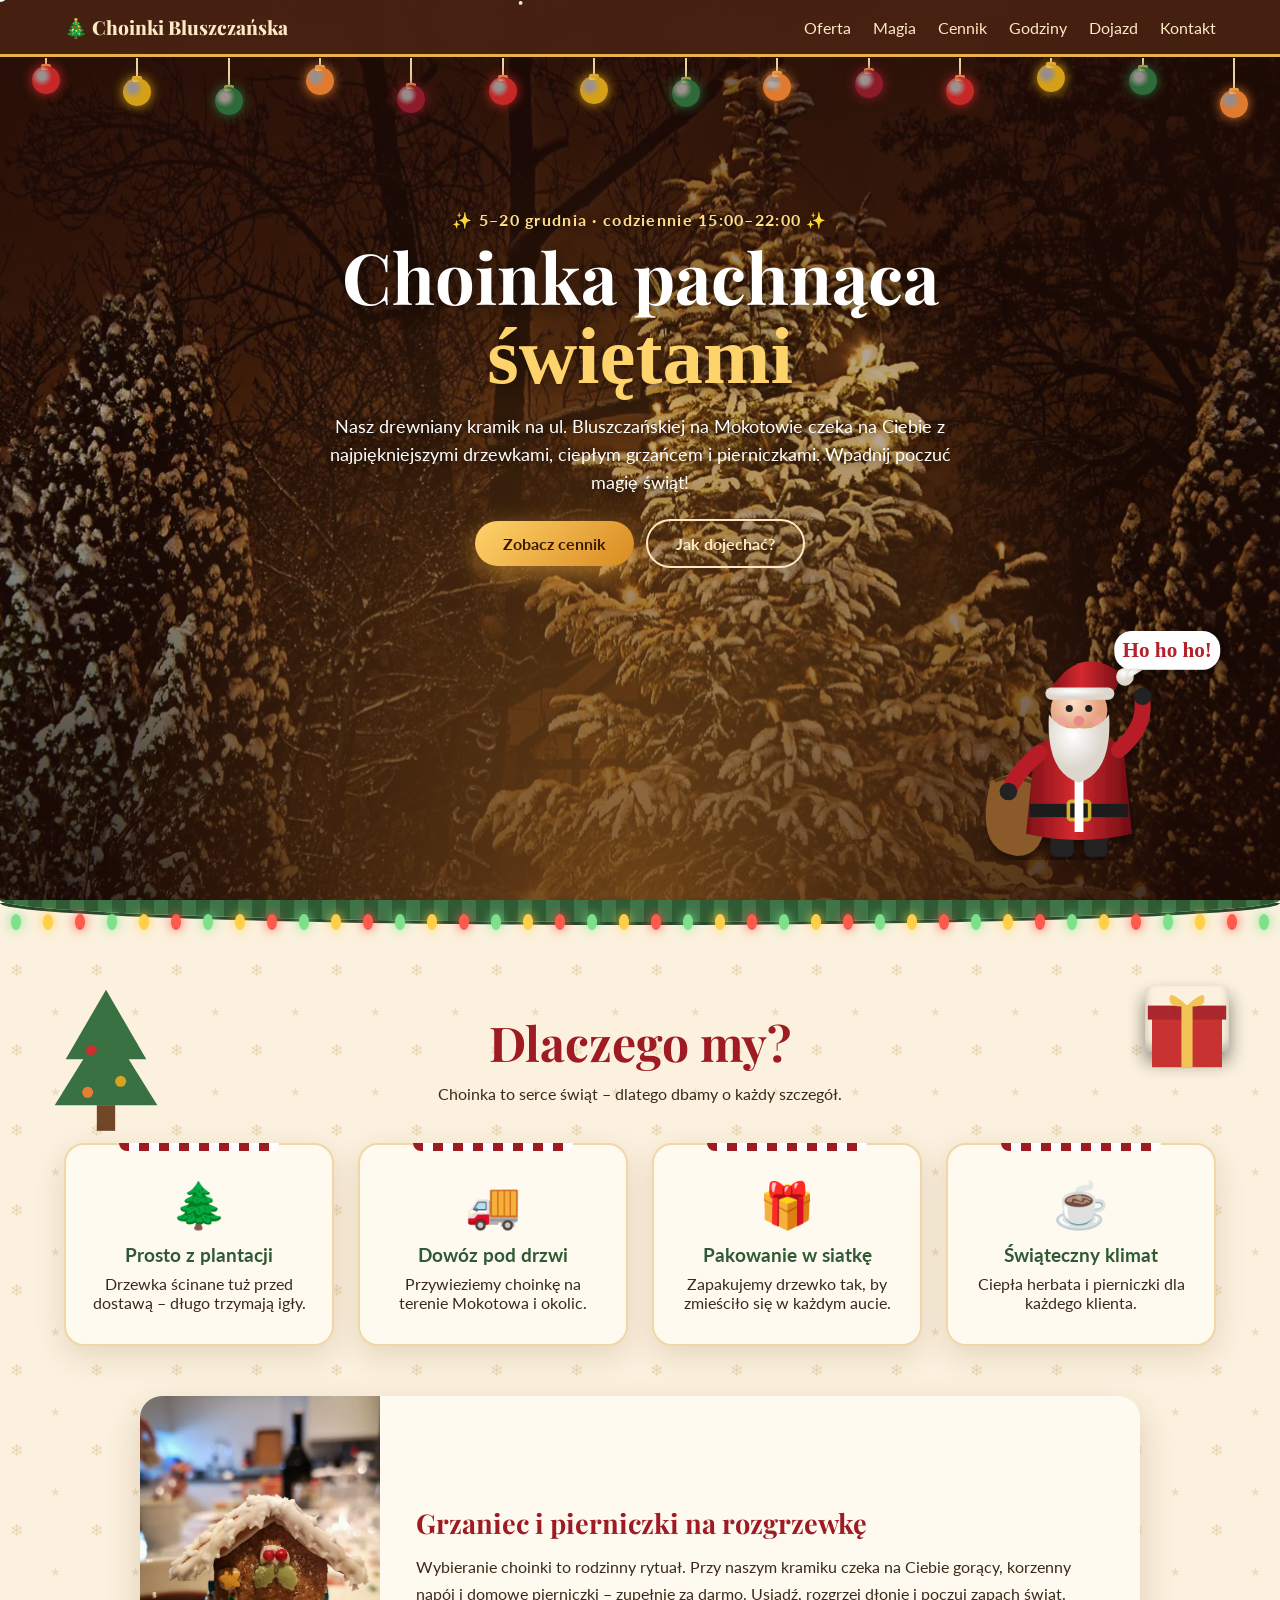
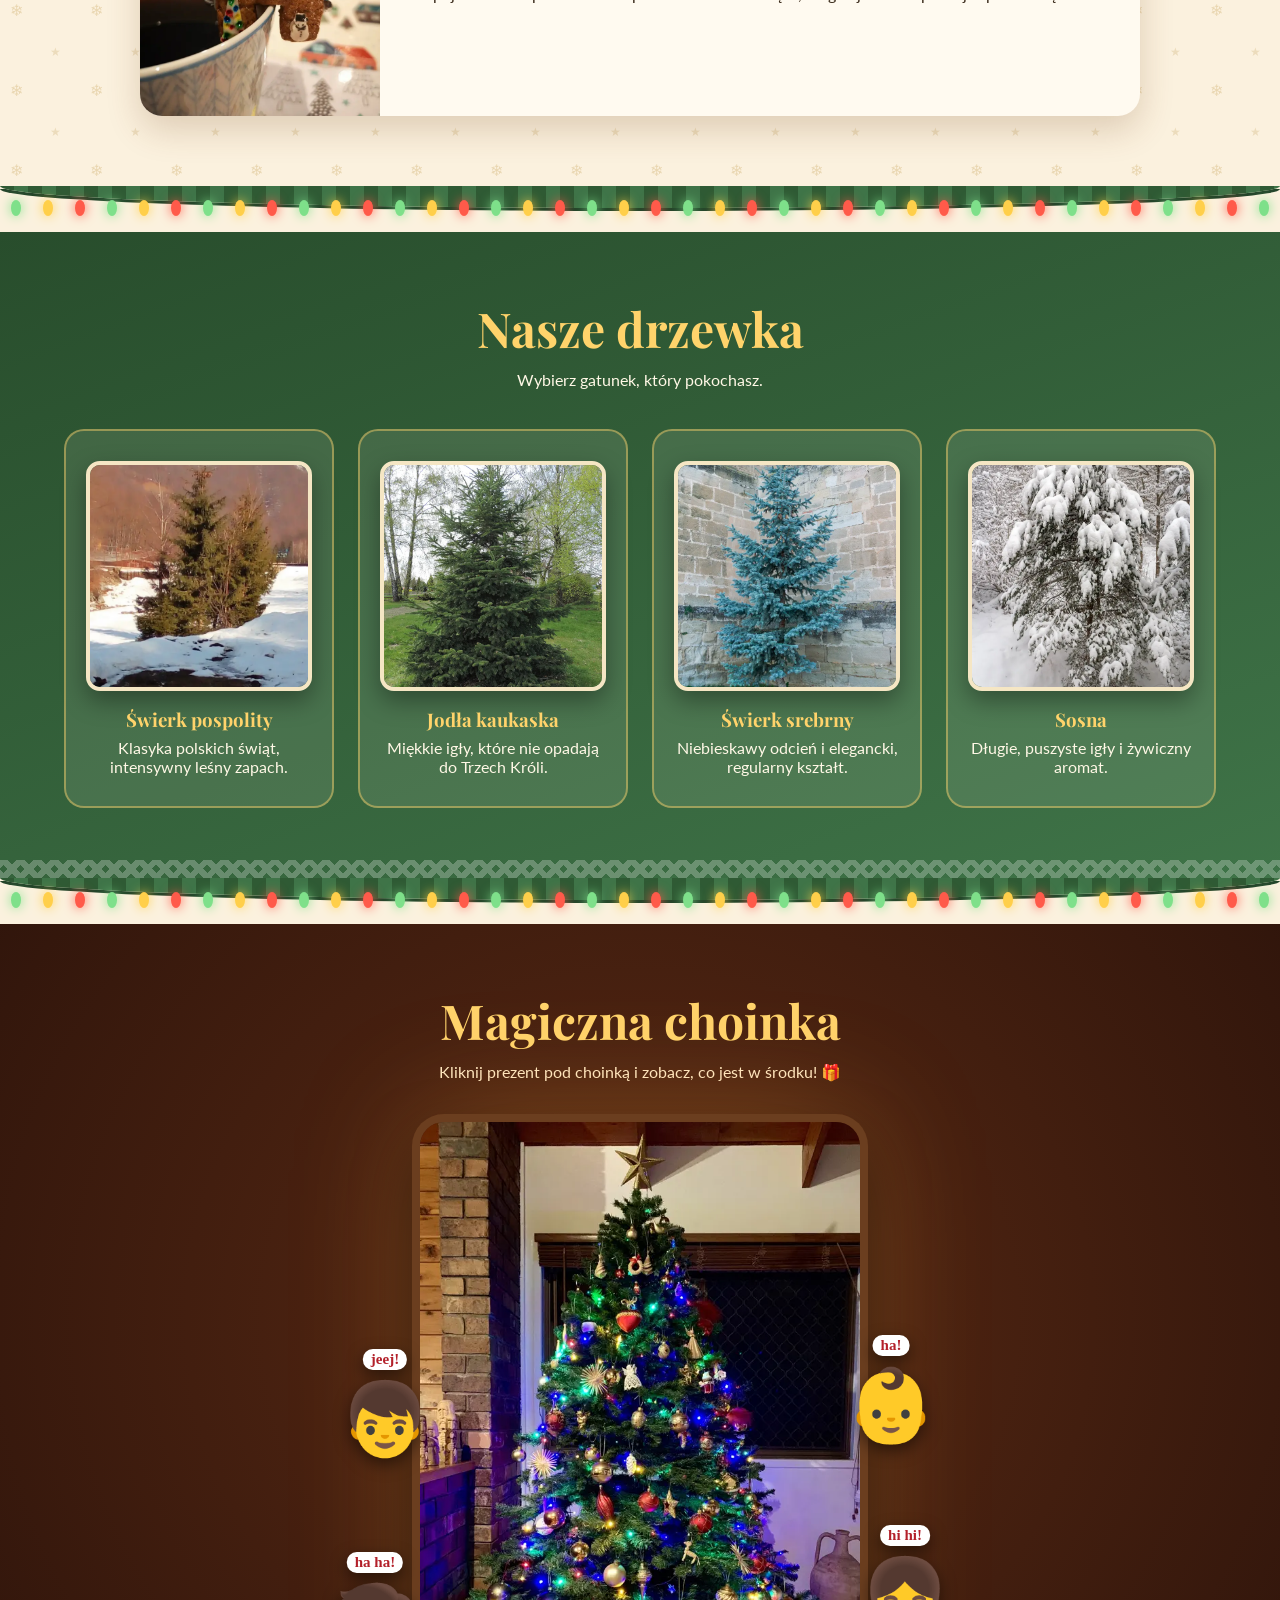
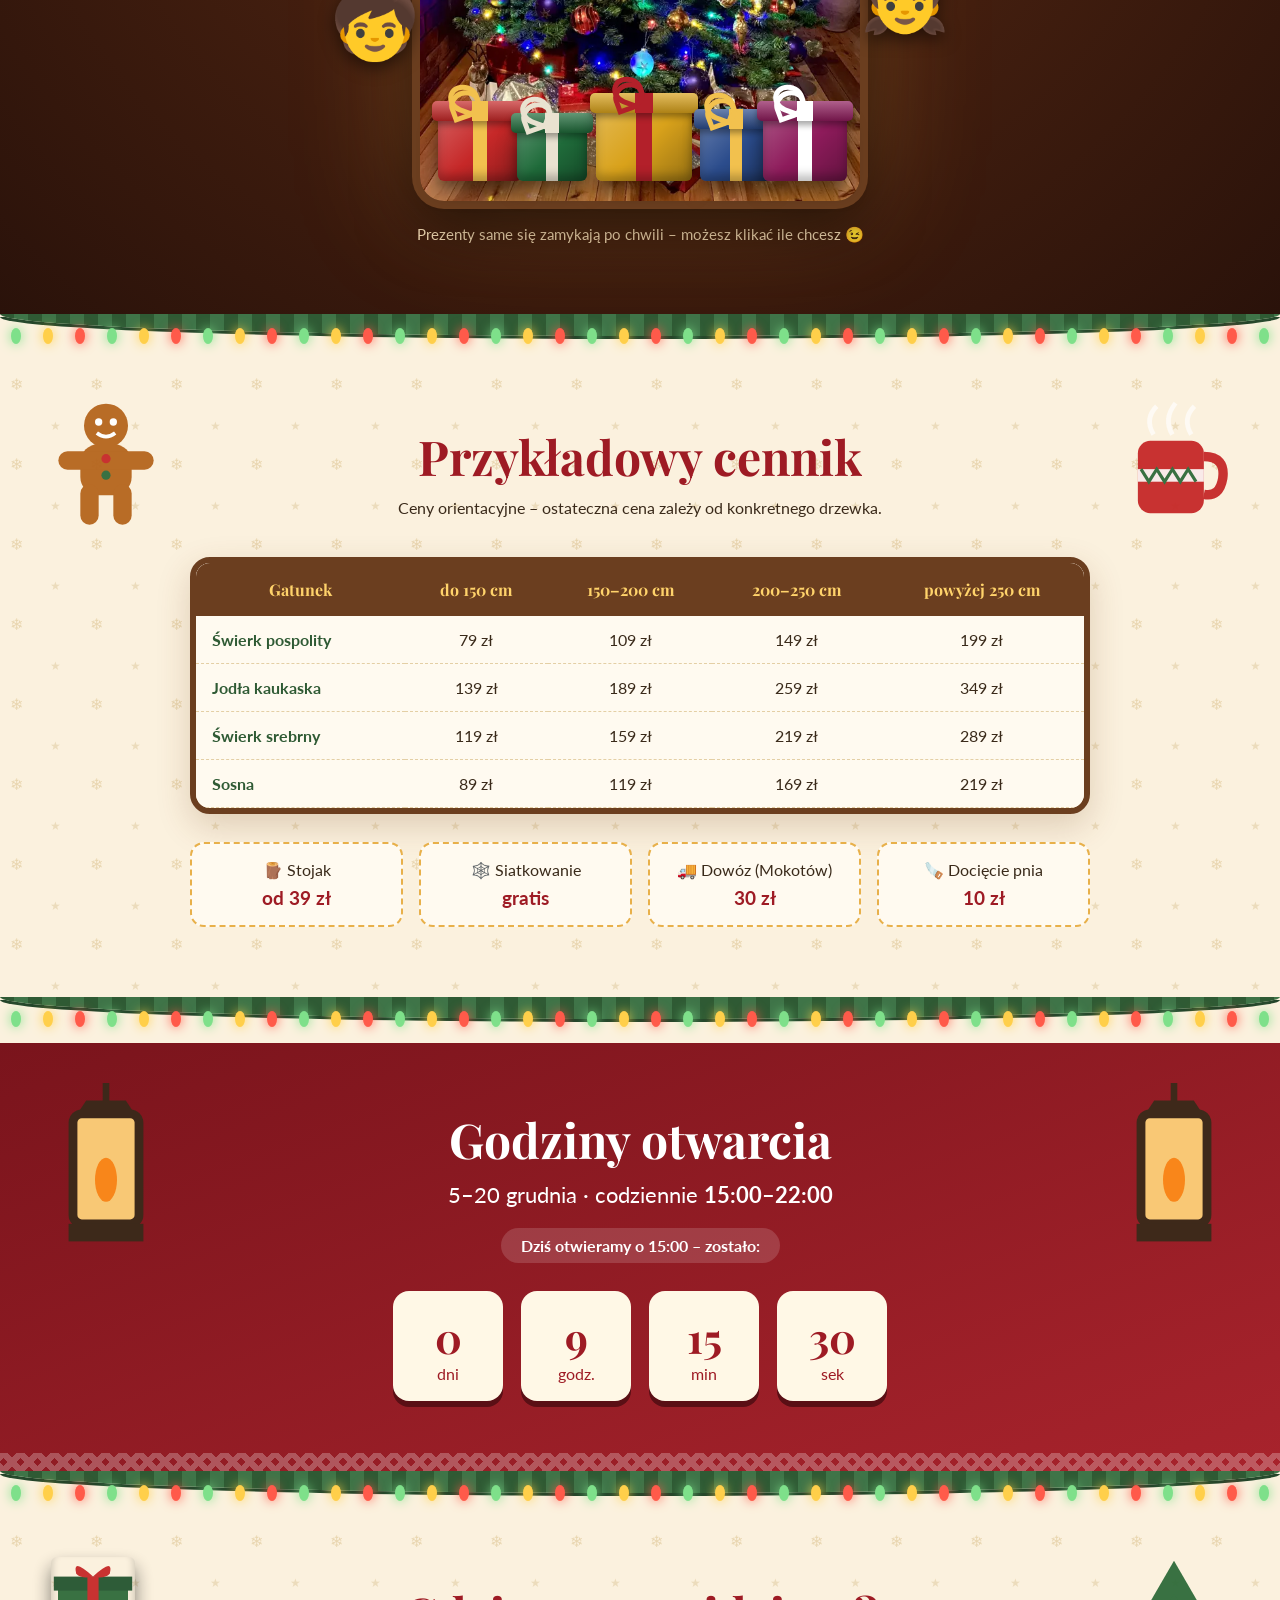
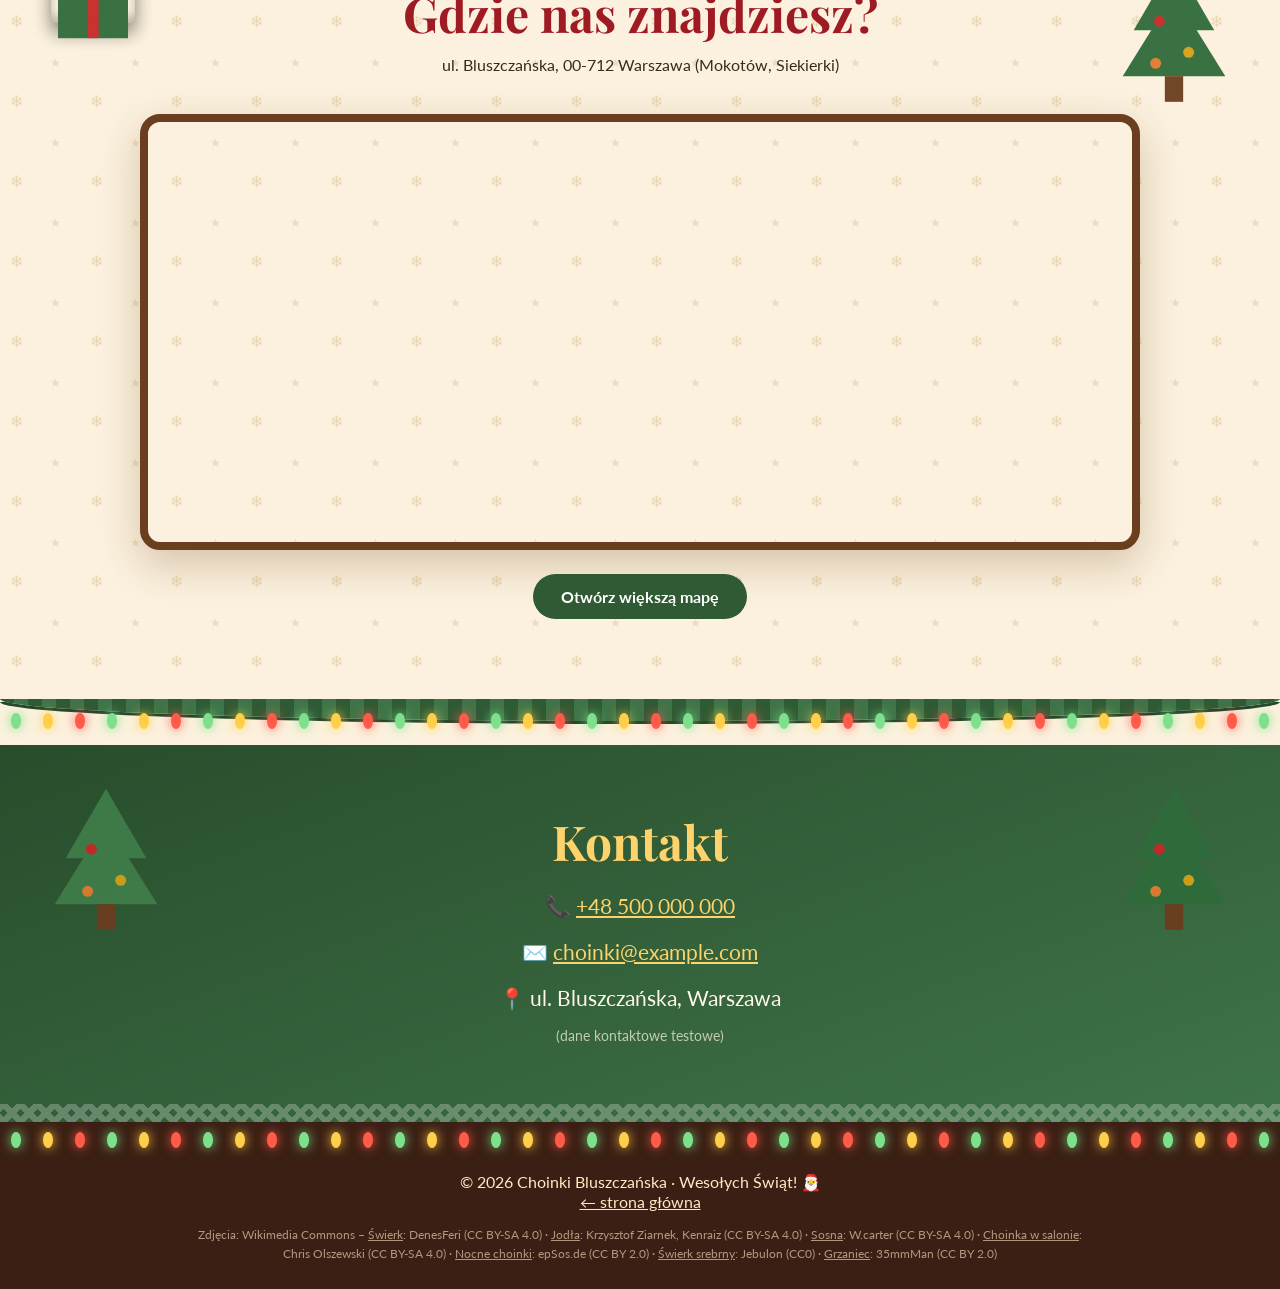
==== commit 98863fc1: "Wersja ze zdjęciami i magiczną choinką" ====
--- a/choinki/index.html
+++ b/choinki/index.html
@@ -4,7 +4,7 @@
 <link rel="preconnect" href="https://fonts.googleapis.com"><link href="https://fonts.googleapis.com/css2?family=Playfair+Display:ital,wght@0,600;0,800;1,600&family=Mountains+of+Christmas:wght@700&family=Lato:wght@400;700&display=swap" rel="stylesheet">
 <link rel="stylesheet" href="style.css"></head><body>
 <canvas id="snow"></canvas>
-<nav class="nav"><a href="#" class="logo">🎄 Choinki Bluszczańska</a><div class="links"><a href="#oferta">Oferta</a><a href="#cennik">Cennik</a><a href="#godziny">Godziny</a><a href="#dojazd">Dojazd</a><a href="#kontakt">Kontakt</a></div></nav>
+<nav class="nav"><a href="#" class="logo">🎄 Choinki Bluszczańska</a><div class="links"><a href="#oferta">Oferta</a><a href="#magia">Magia</a><a href="#cennik">Cennik</a><a href="#godziny">Godziny</a><a href="#dojazd">Dojazd</a><a href="#kontakt">Kontakt</a></div></nav>
 <header class="hero">
  <div class="orn" id="orn"></div>
  <div class="hero-inner">
@@ -15,64 +15,23 @@
    <div class="cta"><a href="#cennik" class="btn gold">Zobacz cennik</a><a href="#dojazd" class="btn ghost">Jak dojechać?</a></div>
   </div>
  </div>
- <svg class="scene" viewBox="0 0 1440 520" preserveAspectRatio="xMidYMax slice" aria-label="Świąteczny kramik z choinkami i Mikołajem">
-  <defs><radialGradient id="glow"><stop offset="0" stop-color="#ffcf6b" stop-opacity=".75"/><stop offset="1" stop-color="#ffcf6b" stop-opacity="0"/></radialGradient>
-  <g id="tr"><polygon points="0,-90 34,-30 -34,-30"/><polygon points="0,-60 44,0 -44,0"/><rect x="-6" y="0" width="12" height="14" fill="#5a3418"/></g>
-  <g id="house"><rect x="0" y="40" width="120" height="110" fill="#7a3b2a"/><polygon points="-12,44 60,-10 132,44" fill="#4a2a20"/><path d="M-14 46 Q20 30 60 -6 Q100 30 134 46 Q100 40 60 6 Q20 40 -14 46Z" fill="#fff"/><rect class="win" x="18" y="62" width="30" height="34" fill="#ffc861"/><rect class="win" x="72" y="62" width="30" height="34" fill="#ffc861"/><rect x="45" y="104" width="30" height="46" fill="#3b1f14"/><path d="M18 79h30M33 62v34M72 79h30M87 62v34" stroke="#4a2a20" stroke-width="3"/></g></defs>
-  <!-- houses -->
-  <g opacity=".95"><use href="#house" x="40" y="240"/><use href="#house" x="190" y="260" transform="scale(1)"/><use href="#house" x="1150" y="250"/><use href="#house" x="1290" y="230"/></g>
-  <circle cx="720" cy="380" r="420" fill="url(#glow)"/>
-  <!-- ground -->
-  <path d="M0 420 Q360 380 720 410 T1440 400 V520 H0Z" fill="#fff8ee"/>
-  <!-- stall -->
-  <g transform="translate(470,170)">
-   <rect x="20" y="70" width="14" height="200" fill="#6b3e1f"/><rect x="466" y="70" width="14" height="200" fill="#6b3e1f"/>
-   <path d="M-10 70 L250 0 L510 70Z" fill="#b3202a"/>
-   <path d="M-10 70 h520 v26 h-520z" fill="#fff"/>
-   <path d="M-10 96 q32 24 65 0 q32 24 65 0 q32 24 65 0 q32 24 65 0 q32 24 65 0 q32 24 65 0 q32 24 65 0 q32 24 65 0" fill="#b3202a"/>
-   <path d="M-10 70 L250 0 L510 70" stroke="#fff" stroke-width="10" fill="none" stroke-linejoin="round"/>
-   <rect x="160" y="22" width="180" height="36" rx="6" fill="#7a4a24" stroke="#f2c14e" stroke-width="3"/>
-   <text x="250" y="47" text-anchor="middle" font-family="Mountains of Christmas" font-size="24" font-weight="700" fill="#ffe7a8">CHOINKI</text>
-   <path d="M10 112 Q250 160 490 112" stroke="#3a2a1a" stroke-width="2" fill="none"/>
-   <g class="bulbs">
-    <circle cx="40" cy="122" r="6" fill="#ffcf4a"/><circle cx="90" cy="132" r="6" fill="#ff5a4a"/><circle cx="140" cy="139" r="6" fill="#7ee08a"/><circle cx="190" cy="143" r="6" fill="#ffcf4a"/><circle cx="250" cy="145" r="6" fill="#ff5a4a"/><circle cx="310" cy="143" r="6" fill="#7ee08a"/><circle cx="360" cy="139" r="6" fill="#ffcf4a"/><circle cx="410" cy="132" r="6" fill="#ff5a4a"/><circle cx="460" cy="122" r="6" fill="#7ee08a"/>
-   </g>
-   <rect x="40" y="215" width="420" height="55" fill="#8a5a2b"/><path d="M40 230h420M40 250h420" stroke="#6b3e1f" stroke-width="3"/>
-   <rect x="34" y="205" width="432" height="12" fill="#fff"/>
-  </g>
-  <!-- stacked trees -->
-  <g fill="#2f6b3a"><use href="#tr" x="360" y="425"/><use href="#tr" x="420" y="440" fill="#3f7d4a"/><use href="#tr" x="1010" y="430" fill="#3f7d4a"/><use href="#tr" x="1080" y="440"/><use href="#tr" x="300" y="445" fill="#245530"/><use href="#tr" x="1140" y="450" fill="#245530"/></g>
-  <!-- trees leaning in crate -->
-  <g transform="translate(560,260)" fill="#2f6b3a"><use href="#tr" x="20" y="120"/><use href="#tr" x="70" y="125" fill="#3f7d4a"/></g>
-  <!-- lanterns -->
-  <g class="lantern" transform="translate(455,330)"><rect x="0" y="0" width="30" height="44" rx="4" fill="#ffd27a" stroke="#3a2a1a" stroke-width="4"/><ellipse class="flame" cx="15" cy="26" rx="5" ry="9" fill="#ff8c1a"/><rect x="-3" y="44" width="36" height="7" fill="#3a2a1a"/></g>
-  <g class="lantern" transform="translate(960,330)"><rect x="0" y="0" width="30" height="44" rx="4" fill="#ffd27a" stroke="#3a2a1a" stroke-width="4"/><ellipse class="flame" cx="15" cy="26" rx="5" ry="9" fill="#ff8c1a"/><rect x="-3" y="44" width="36" height="7" fill="#3a2a1a"/></g>
-  <!-- gifts -->
-  <g transform="translate(860,345)"><rect x="0" y="20" width="50" height="40" fill="#c62828"/><rect x="21" y="20" width="8" height="40" fill="#f2c14e"/><rect x="-3" y="14" width="56" height="9" fill="#a51d24"/><rect x="55" y="34" width="36" height="26" fill="#2f6b3a"/><rect x="69" y="34" width="7" height="26" fill="#f2c14e"/></g>
-  <!-- mug on counter -->
-  <g transform="translate(700,345)"><path class="steam" d="M6 -4 Q0 -14 8 -24 M18 -4 Q12 -14 20 -26" stroke="#fff" stroke-width="3" fill="none" opacity=".8"/><rect x="0" y="0" width="26" height="30" rx="5" fill="#c62828"/><path d="M26 7 Q36 8 34 18 Q32 26 26 24" stroke="#c62828" stroke-width="4" fill="none"/></g>
-  <!-- gingerbread -->
-  <g transform="translate(780,350)" fill="#b5651d"><circle cx="12" cy="6" r="8"/><rect x="2" y="12" width="20" height="18" rx="6"/><rect x="-6" y="14" width="36" height="6" rx="3"/></g>
-  <!-- santa -->
-  <g class="santa" transform="translate(740,190)">
+ <div class="hero-photo"></div><svg class="santa-svg" viewBox="-40 -30 340 320" aria-label="Animowany Mikołaj"><defs><radialGradient id="sk" cx=".4" cy=".35"><stop offset="0" stop-color="#ffe0c8"/><stop offset="1" stop-color="#e2a07c"/></radialGradient><linearGradient id="coat" x1="0" x2="1"><stop offset="0" stop-color="#7d0f17"/><stop offset=".45" stop-color="#d42a2f"/><stop offset="1" stop-color="#6e0c13"/></linearGradient><radialGradient id="fur" cx=".4" cy=".3"><stop offset="0" stop-color="#fff"/><stop offset="1" stop-color="#dcd6cc"/></radialGradient><filter id="sh"><feDropShadow dx="0" dy="6" stdDeviation="6" flood-opacity=".45"/></filter></defs><g filter="url(#sh)" class="santa" transform="translate(70,40)">
    <ellipse cx="60" cy="250" rx="70" ry="8" fill="rgba(0,0,0,.15)"/>
    <path d="M-40 160 Q-60 240 -10 245 Q30 245 20 170 Q0 140 -40 160Z" fill="#8a5a2b"/><path d="M-36 160 Q-10 150 20 168" stroke="#5a3418" stroke-width="4" fill="none"/>
    <rect x="28" y="210" width="26" height="36" rx="6" fill="#222"/><rect x="66" y="210" width="26" height="36" rx="6" fill="#222"/>
-   <path d="M10 120 Q60 92 110 120 L120 220 Q60 234 0 220Z" fill="#c62828"/>
+   <path d="M10 120 Q60 92 110 120 L120 220 Q60 234 0 220Z" fill="url(#coat)"/>
    <rect x="4" y="186" width="112" height="15" fill="#1b1b1b"/><rect x="48" y="183" width="24" height="21" rx="3" fill="none" stroke="#d4af37" stroke-width="4"/>
    <path d="M60 118 L60 218" stroke="#fff" stroke-width="10"/>
-   <path d="M15 128 Q-10 150 -18 168" stroke="#c62828" stroke-width="18" fill="none" stroke-linecap="round"/><circle cx="-20" cy="172" r="10" fill="#222"/>
-   <g class="arm-r"><path d="M105 125 Q135 100 132 70" stroke="#c62828" stroke-width="18" fill="none" stroke-linecap="round"/><circle cx="132" cy="64" r="10" fill="#222"/></g>
-   <circle cx="60" cy="80" r="32" fill="#f3c9a8"/><circle cx="40" cy="92" r="6" fill="#f4a3a3" opacity=".7"/><circle cx="80" cy="92" r="6" fill="#f4a3a3" opacity=".7"/>
-   <path d="M26 85 Q22 150 60 162 Q98 150 94 85 Q80 104 60 100 Q40 104 26 85Z" fill="#fff"/>
+   <path d="M15 128 Q-10 150 -18 168" stroke="#b81f26" stroke-width="18" fill="none" stroke-linecap="round"/><circle cx="-20" cy="172" r="10" fill="#222"/>
+   <g class="arm-r"><path d="M105 125 Q135 100 132 70" stroke="#b81f26" stroke-width="18" fill="none" stroke-linecap="round"/><circle cx="132" cy="64" r="10" fill="#222"/></g>
+   <circle cx="60" cy="80" r="32" fill="url(#sk)"/><circle cx="40" cy="92" r="6" fill="#f4a3a3" opacity=".7"/><circle cx="80" cy="92" r="6" fill="#f4a3a3" opacity=".7"/>
+   <path d="M26 85 Q22 150 60 162 Q98 150 94 85 Q80 104 60 100 Q40 104 26 85Z" fill="url(#fur)"/>
    <circle cx="60" cy="92" r="6" fill="#e88"/>
    <g class="eyes"><circle cx="49" cy="78" r="4" fill="#222"/><circle cx="71" cy="78" r="4" fill="#222"/></g>
-   <path d="M24 62 Q60 0 110 40 L100 58Z" fill="#c62828"/><circle cx="112" cy="42" r="10" fill="#fff"/><rect x="22" y="54" width="78" height="14" rx="7" fill="#fff"/>
-   <g class="bubble2"><rect x="100" y="-10" width="120" height="44" rx="20" fill="#fff"/><path d="M120 32 l-10 16 l22-14z" fill="#fff"/><text x="160" y="20" text-anchor="middle" font-family="Mountains of Christmas" font-weight="700" font-size="24" fill="#b3202a">Ho ho ho!</text></g>
+   <path d="M24 62 Q60 0 110 40 L100 58Z" fill="url(#coat)"/><circle cx="112" cy="42" r="10" fill="url(#fur)"/><rect x="22" y="54" width="78" height="14" rx="7" fill="url(#fur)"/>
+   <g class="bubble2"><rect x="100" y="-10" width="120" height="44" rx="20" fill="#fff"/><path d="M120 32 l-10 16 l22-14z" fill="url(#fur)"/><text x="160" y="20" text-anchor="middle" font-family="Mountains of Christmas" font-weight="700" font-size="24" fill="#b3202a">Ho ho ho!</text></g>
   </g>
-  <!-- snowman -->
-  <g transform="translate(1250,380)"><circle cx="0" cy="30" r="30" fill="#fff"/><circle cx="0" cy="-12" r="20" fill="#fff"/><circle cx="-6" cy="-15" r="2.5"/><circle cx="6" cy="-15" r="2.5"/><path d="M0 -10 l14 3 l-14 3z" fill="#e07a2e"/><rect x="-16" y="-38" width="32" height="6" fill="#222"/><rect x="-10" y="-58" width="20" height="22" fill="#222"/><path d="M-18 2 h36" stroke="#c62828" stroke-width="7"/></g>
- </svg>
+  </svg>
 </header>
 <div class="garland"><div class="lights"></div></div><section id="oferta" class="sec cream"><div class="deco l"><svg viewBox="0 0 60 90"><polygon points="30,2 52,40 8,40" fill="#2f6b3a"/><polygon points="30,20 58,65 2,65" fill="#2f6b3a"/><rect x="25" y="65" width="10" height="14" fill="#6b3e1f"/><circle cx="22" cy="35" r="3" fill="#c62828"/><circle cx="38" cy="52" r="3" fill="#d4a017"/><circle cx="20" cy="58" r="3" fill="#e07a2e"/></svg></div><div class="deco r gift"><svg viewBox="0 0 60 60"><rect x="5" y="20" width="50" height="38" fill="#c62828"/><rect x="2" y="14" width="56" height="10" fill="#a51d24"/><rect x="26" y="14" width="8" height="44" fill="#f2c14e"/><path d="M30 14 Q15 0 18 12 Q22 16 30 14 Q45 0 42 12 Q38 16 30 14" fill="#f2c14e"/></svg></div><h2 class="reveal">Dlaczego my?</h2><p class="sub reveal">Choinka to serce świąt – dlatego dbamy o każdy szczegół.</p>
 <div class="grid4">
@@ -80,15 +39,24 @@
  <div class="feat reveal"><div class="ico">🚚</div><h3>Dowóz pod drzwi</h3><p>Przywieziemy choinkę na terenie Mokotowa i okolic.</p></div>
  <div class="feat reveal"><div class="ico">🎁</div><h3>Pakowanie w siatkę</h3><p>Zapakujemy drzewko tak, by zmieściło się w każdym aucie.</p></div>
  <div class="feat reveal"><div class="ico">☕</div><h3>Świąteczny klimat</h3><p>Ciepła herbata i pierniczki dla każdego klienta.</p></div>
-</div></section>
+</div><div class="cozy reveal"><img src="img/grzaniec.webp" alt="Grzaniec i piernik" loading="lazy"><div><h3>Grzaniec i pierniczki na rozgrzewkę</h3><p>Wybieranie choinki to rodzinny rytuał. Przy naszym kramiku czeka na Ciebie gorący, korzenny napój i domowe pierniczki – zupełnie za darmo. Usiądź, rozgrzej dłonie i poczuj zapach świąt.</p></div></div></section>
 
 <div class="garland"><div class="lights"></div></div><section class="sec green"><h2 class="reveal">Nasze drzewka</h2><p class="sub reveal">Wybierz gatunek, który pokochasz.</p>
 <div class="trees">
- <div class="tree-card reveal"><div class="tree t1"><i></i><i></i><i></i><b></b></div><h3>Świerk pospolity</h3><p>Klasyka polskich świąt, intensywny leśny zapach.</p></div>
- <div class="tree-card reveal"><div class="tree t2"><i></i><i></i><i></i><b></b></div><h3>Jodła kaukaska</h3><p>Miękkie igły, które nie opadają do Trzech Króli.</p></div>
- <div class="tree-card reveal"><div class="tree t3"><i></i><i></i><i></i><b></b></div><h3>Świerk srebrny</h3><p>Niebieskawy odcień i elegancki, regularny kształt.</p></div>
- <div class="tree-card reveal"><div class="tree t4"><i></i><i></i><i></i><b></b></div><h3>Sosna</h3><p>Długie, puszyste igły i żywiczny aromat.</p></div>
-</div></section>
+ <div class="tree-card reveal"><div class="photo"><img src="img/swierk.webp" alt="" loading="lazy"></div><h3>Świerk pospolity</h3><p>Klasyka polskich świąt, intensywny leśny zapach.</p></div>
+ <div class="tree-card reveal"><div class="photo"><img src="img/jodla.webp" alt="" loading="lazy"></div><h3>Jodła kaukaska</h3><p>Miękkie igły, które nie opadają do Trzech Króli.</p></div>
+ <div class="tree-card reveal"><div class="photo"><img src="img/srebrny.webp" alt="" loading="lazy"></div><h3>Świerk srebrny</h3><p>Niebieskawy odcień i elegancki, regularny kształt.</p></div>
+ <div class="tree-card reveal"><div class="photo"><img src="img/sosna.webp" alt="" loading="lazy"></div><h3>Sosna</h3><p>Długie, puszyste igły i żywiczny aromat.</p></div>
+</div></section><div class="garland"><div class="lights"></div></div><section id="magia" class="sec magic"><h2 class="reveal">Magiczna choinka</h2><p class="sub reveal">Kliknij prezent pod choinką i zobacz, co jest w środku! 🎁</p>
+<div class="stage reveal" id="stage">
+ <img class="room" src="img/salon.webp" alt="Ubrana choinka w ciepłym salonie">
+ <div class="kid k1">🧒<span>ha ha!</span></div><div class="kid k2">👧<span>hi hi!</span></div><div class="kid k3">👦<span>jeej!</span></div><div class="kid k4">👶<span>ha!</span></div>
+ <button class="gift g1" style="--c:#c62828;--rb:#f2c14e" aria-label="Otwórz prezent"><i class="lid"></i></button>
+ <button class="gift g2" style="--c:#1f6b3a;--rb:#e9e2d0" aria-label="Otwórz prezent"><i class="lid"></i></button>
+ <button class="gift g3" style="--c:#d9a21b;--rb:#b3202a" aria-label="Otwórz prezent"><i class="lid"></i></button>
+ <button class="gift g4" style="--c:#2b4c8c;--rb:#f2c14e" aria-label="Otwórz prezent"><i class="lid"></i></button>
+ <button class="gift g5" style="--c:#8e1b5b;--rb:#fff" aria-label="Otwórz prezent"><i class="lid"></i></button>
+</div><p class="hint reveal">Prezenty same się zamykają po chwili – możesz klikać ile chcesz 😉</p></section>
 
 <div class="garland"><div class="lights"></div></div><section id="cennik" class="sec cream"><div class="deco l ging"><svg viewBox="0 0 60 70"><circle cx="30" cy="14" r="12" fill="#b5651d"/><rect x="16" y="24" width="28" height="28" rx="10" fill="#b5651d"/><rect x="4" y="28" width="52" height="10" rx="5" fill="#b5651d"/><rect x="16" y="46" width="10" height="22" rx="5" fill="#b5651d"/><rect x="34" y="46" width="10" height="22" rx="5" fill="#b5651d"/><circle cx="26" cy="12" r="2" fill="#fff"/><circle cx="34" cy="12" r="2" fill="#fff"/><path d="M25 18 Q30 22 35 18" stroke="#fff" fill="none" stroke-width="2"/><circle cx="30" cy="32" r="2.5" fill="#c62828"/><circle cx="30" cy="41" r="2.5" fill="#2f6b3a"/></svg></div><div class="deco r mug"><svg viewBox="0 0 70 80"><path class="steam" d="M22 22 Q16 12 24 4 M34 22 Q28 12 36 2 M46 22 Q40 12 48 4" stroke="#fff" stroke-width="3" fill="none" opacity=".7"/><rect x="12" y="26" width="42" height="46" rx="8" fill="#c62828"/><path d="M54 36 Q68 36 66 50 Q64 62 54 60" stroke="#c62828" stroke-width="6" fill="none"/><rect x="12" y="44" width="42" height="8" fill="#fff" opacity=".9"/><path d="M14 44 l5 8 l5-8 l5 8 l5-8 l5 8 l5-8 l5 8" stroke="#2f6b3a" stroke-width="2" fill="none"/></svg></div><h2 class="reveal">Przykładowy cennik</h2><p class="sub reveal">Ceny orientacyjne – ostateczna cena zależy od konkretnego drzewka.</p>
 <div class="price reveal"><table>
@@ -125,5 +93,5 @@
  <p class="note">(dane kontaktowe testowe)</p>
 </div></section>
 
-<footer><div class="lights"></div>© 2026 Choinki Bluszczańska · Wesołych Świąt! 🎅<p><a href="../" style="color:inherit">← strona główna</a></p></footer>
+<footer><div class="lights"></div>© 2026 Choinki Bluszczańska · Wesołych Świąt! 🎅<p><a href="../" style="color:inherit">← strona główna</a></p><p class="credits">Zdjęcia: Wikimedia Commons – <a href="https://commons.wikimedia.org/wiki/File:Picea_abies_-_18.jpg" target="_blank" rel="noopener">Świerk</a>: DenesFeri (CC BY-SA 4.0) · <a href="https://commons.wikimedia.org/wiki/File:Abies_nordmanniana_kz03.jpg" target="_blank" rel="noopener">Jodła</a>: Krzysztof Ziarnek, Kenraiz (CC BY-SA 4.0) · <a href="https://commons.wikimedia.org/wiki/File:Lots_of_snow_on_pine_branches_in_Tuntorp_2.jpg" target="_blank" rel="noopener">Sosna</a>: W.carter (CC BY-SA 4.0) · <a href="https://commons.wikimedia.org/wiki/File:Christmas_tree_with_presents_in_a_privite_house_on_Christmas_Eve_night.jpg" target="_blank" rel="noopener">Choinka w salonie</a>: Chris Olszewski (CC BY-SA 4.0) · <a href="https://commons.wikimedia.org/wiki/File:Glowing_Christmas_Tree_Lights_in_the_Winter_Night.jpg" target="_blank" rel="noopener">Nocne choinki</a>: epSos.de (CC BY 2.0) · <a href="https://commons.wikimedia.org/wiki/File:Picea_pungens_f.glauca,_Miranda_de_Ebro,_Spain.jpg" target="_blank" rel="noopener">Świerk srebrny</a>: Jebulon (CC0) · <a href="https://commons.wikimedia.org/wiki/File:Gingerbread_house_and_mulled_wine_-_Flickr_-_35mmMan.jpg" target="_blank" rel="noopener">Grzaniec</a>: 35mmMan (CC BY 2.0)</p></footer>
 <script src="script.js"></script></body></html>
--- a/choinki/style.css
+++ b/choinki/style.css
@@ -85,3 +85,40 @@
 @media(max-width:900px){.grid4,.trees,.extras{grid-template-columns:repeat(2,1fr)}.links{display:none}.deco{width:70px;top:20px}}
 @media(max-width:520px){.hero{height:880px}.scene{height:48%}.hero-inner{padding-top:110px}.o:after{width:20px;height:20px;left:-9px;bottom:-18px}.lead{font-size:1rem}.grid4,.trees{grid-template-columns:1fr}.count div{width:76px;padding:12px 4px}.count b{font-size:1.8rem}.map iframe{height:320px}td,th{padding:10px 8px;font-size:.9rem}.deco{width:54px;opacity:.8}.sec h2{padding:0 50px}}
 .static .reveal{opacity:1;transform:none;transition:none}
+/* v3 */
+.hero{background:#2a120c}
+.hero-photo{position:absolute;inset:0;background:linear-gradient(180deg,rgba(40,14,8,.75) 0%,rgba(60,22,10,.35) 45%,rgba(30,10,5,.85) 100%),url(img/hero.webp) center/cover;animation:kb 30s ease-in-out infinite alternate}
+.hero-photo:after{content:'';position:absolute;inset:0;background:radial-gradient(ellipse at 50% 100%,rgba(255,170,60,.35),transparent 60%)}
+@keyframes kb{to{transform:scale(1.08)}}
+.hero{overflow:hidden}.hero-inner{padding-top:150px}
+.santa-svg{position:absolute;right:4vw;bottom:10px;width:min(300px,34vw);z-index:2;animation:bob 3s ease-in-out infinite}
+@keyframes bob{50%{transform:translateY(-10px) rotate(-1deg)}}
+.photo{height:230px;border-radius:14px;overflow:hidden;box-shadow:0 10px 24px rgba(0,0,0,.35);border:4px solid #f5e6c4}
+.photo img{width:100%;height:100%;object-fit:cover;transition:transform .6s}.tree-card:hover img{transform:scale(1.08)}
+.cozy{display:flex;gap:36px;align-items:center;max-width:1000px;margin:50px auto 0;background:#fffaf0;border-radius:22px;overflow:hidden;box-shadow:0 14px 34px rgba(110,60,20,.2);text-align:left}
+.cozy img{width:42%;height:320px;object-fit:cover}.cozy div{padding:30px 34px 30px 0}.cozy h3{font-family:'Playfair Display';font-size:1.7rem;color:var(--r);margin-bottom:12px}.cozy p{line-height:1.7}
+.magic{background:radial-gradient(ellipse at 50% 40%,#5a2a14,#2a120a);color:#ffe9c4}.magic h2{color:#ffd36b}
+.stage{position:relative;max-width:620px;margin:0 auto;border-radius:24px;overflow:visible}
+.room{width:100%;display:block;border-radius:24px;box-shadow:0 0 0 8px #6b3e1f,0 25px 60px rgba(0,0,0,.6),0 0 120px rgba(255,170,60,.35)}
+.gift{position:absolute;bottom:3%;width:84px;height:66px;border:0;cursor:pointer;background:linear-gradient(90deg,transparent 42%,var(--rb) 42% 58%,transparent 58%),linear-gradient(135deg,rgba(255,255,255,.25),transparent 50%,rgba(0,0,0,.3)),var(--c);border-radius:6px;box-shadow:0 10px 18px rgba(0,0,0,.5),inset 0 -6px 10px rgba(0,0,0,.25);z-index:4;transition:transform .2s}
+.gift:hover{animation:wig .35s infinite}
+.gift .lid{position:absolute;left:-6px;right:-6px;top:-14px;height:20px;border-radius:5px;background:linear-gradient(90deg,transparent 42%,var(--rb) 42% 58%,transparent 58%),linear-gradient(180deg,rgba(255,255,255,.3),rgba(0,0,0,.2)),var(--c);box-shadow:0 4px 6px rgba(0,0,0,.35);transition:transform .5s cubic-bezier(.3,1.6,.5,1)}
+.gift .lid:before,.gift .lid:after{content:'';position:absolute;top:-16px;left:50%;width:22px;height:18px;border:5px solid var(--rb);border-radius:50% 50% 0 50%;transform:translateX(-100%) rotate(20deg)}
+.gift .lid:after{transform:rotate(-20deg) scaleX(-1);transform-origin:left}
+.gift.open .lid{transform:translate(30px,-70px) rotate(35deg)}
+.g1{left:4%}.g2{left:22%;width:70px;height:54px}.g3{left:40%;width:96px;height:74px}.g4{right:20%;width:72px;height:58px}.g5{right:3%}
+.kid{position:absolute;font-size:62px;z-index:5;filter:drop-shadow(0 6px 8px rgba(0,0,0,.5));animation:laugh .6s ease-in-out infinite alternate}
+.kid span{position:absolute;top:-24px;left:50%;transform:translateX(-50%);font:700 15px 'Mountains of Christmas';background:#fff;color:#b3202a;padding:2px 8px;border-radius:10px;white-space:nowrap;animation:pop 2.6s infinite}
+.k1{left:-50px;bottom:20%}.k2{right:-48px;bottom:24%;animation-delay:.2s}.k3{left:-34px;bottom:50%;animation-delay:.4s;font-size:52px}.k4{right:-30px;bottom:52%;font-size:48px;animation-delay:.1s}
+.k2 span{animation-delay:.8s}.k3 span{animation-delay:1.4s}.k4 span{animation-delay:2s}
+@keyframes laugh{from{transform:translateY(0) rotate(-6deg)}to{transform:translateY(-12px) rotate(6deg)}}
+.toy{position:fixed;top:0;left:0;font-size:42px;pointer-events:none;z-index:60;will-change:transform}
+.hint{margin-top:24px;opacity:.7;font-size:.95rem}
+.credits{font-size:.75rem;opacity:.6;max-width:900px;margin:14px auto 0;line-height:1.6}
+@media(max-width:900px){.cozy{flex-direction:column;text-align:center}.cozy img{width:100%;height:240px}.cozy div{padding:0 24px 28px}}
+@media(max-width:520px){.santa-svg{width:150px;right:2vw;bottom:0}.hero-inner{padding-top:120px}.photo{height:260px}.kid{font-size:42px}.k1{left:-8px}.k2{right:-8px}.k3{left:-6px}.k4{right:-4px;font-size:36px}.gift{width:58px;height:46px}.g2{width:50px;height:40px}.g3{width:64px;height:50px}.g4{width:52px;height:42px}.stage{margin:0 6px}}
+.hero{height:max(760px,100vh);max-height:900px}.santa-svg{bottom:40px}
+.stage{max-width:440px}.kid{font-size:72px}.k1{left:-90px}.k2{right:-90px}.k3{left:-80px}.k4{right:-76px}
+.sec{padding:64px 5vw 70px}
+@media(max-width:520px){.stage{max-width:300px;margin:0 auto}.kid{font-size:40px}.k1{left:-36px}.k2{right:-36px}.k3{left:-32px}.k4{right:-30px}}
+@media(max-width:520px){.k2 span,.k4 span{left:0;transform:translateX(-70%)}}
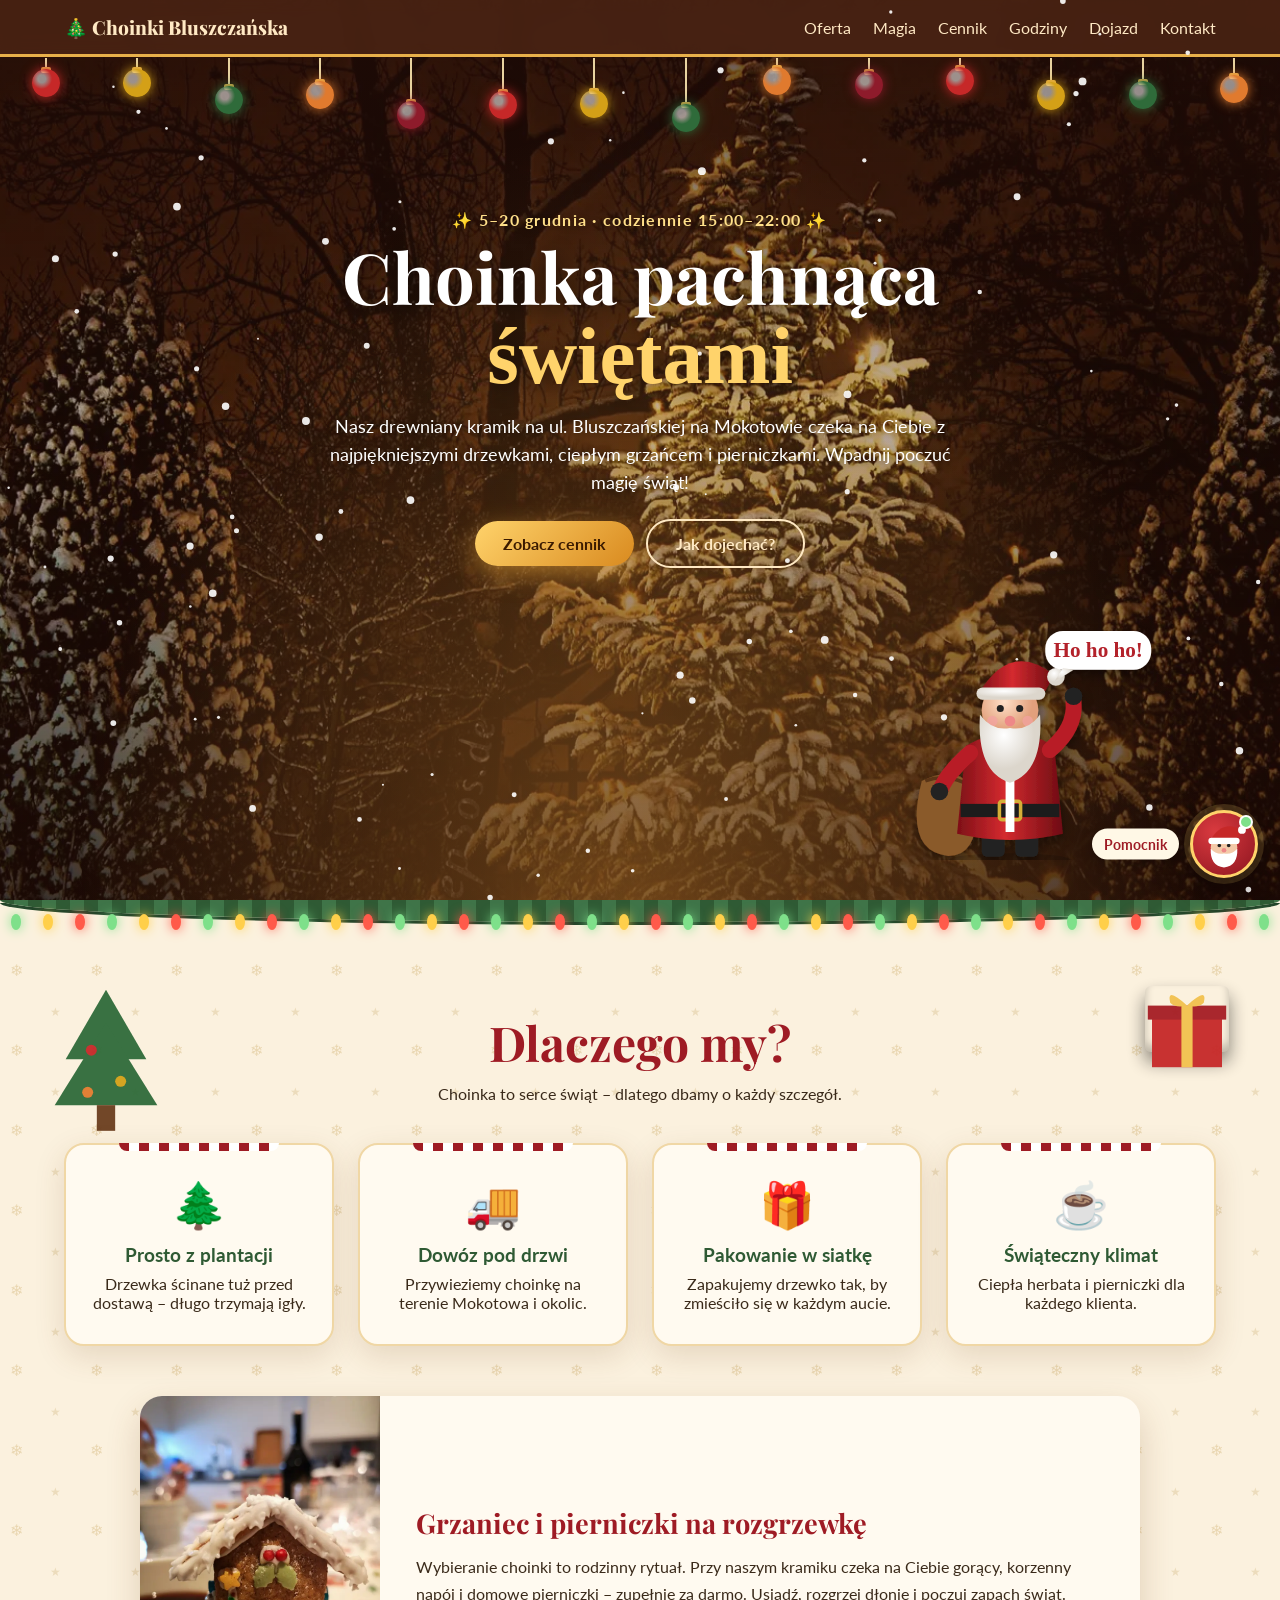
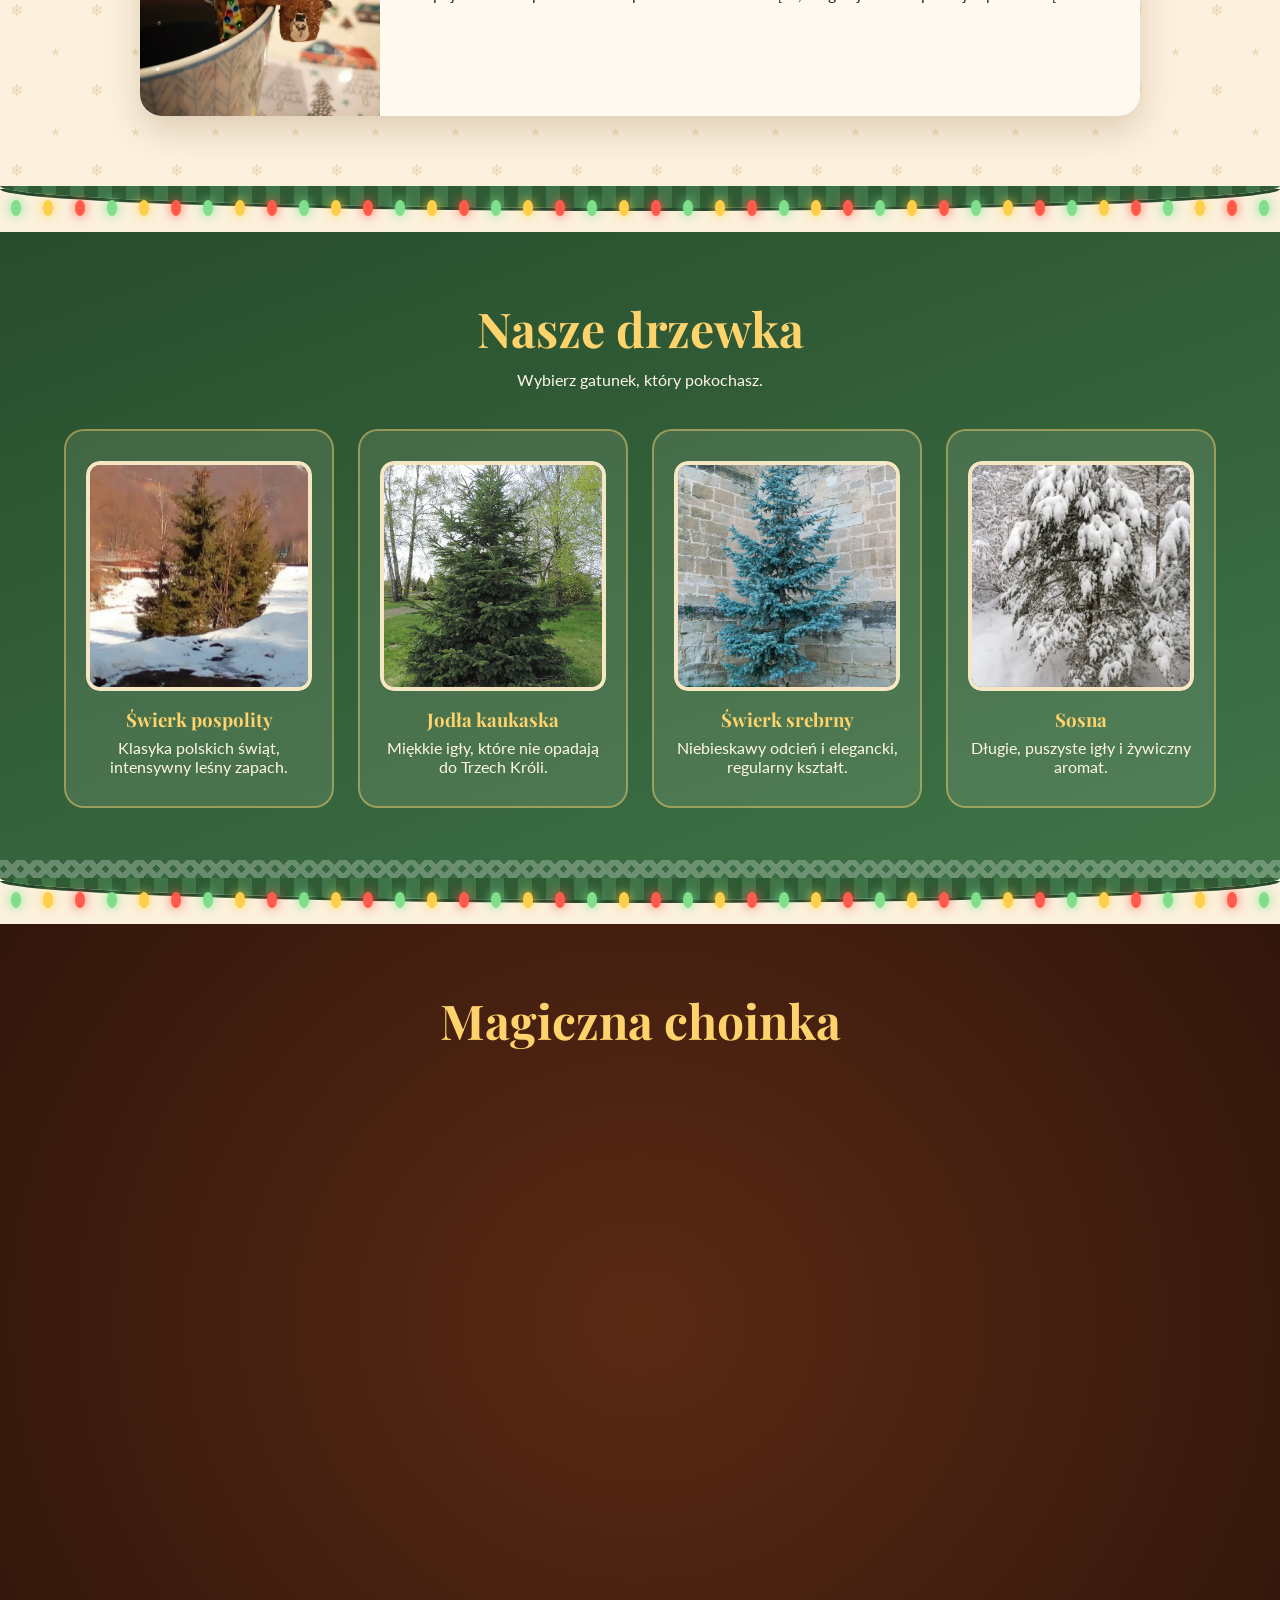
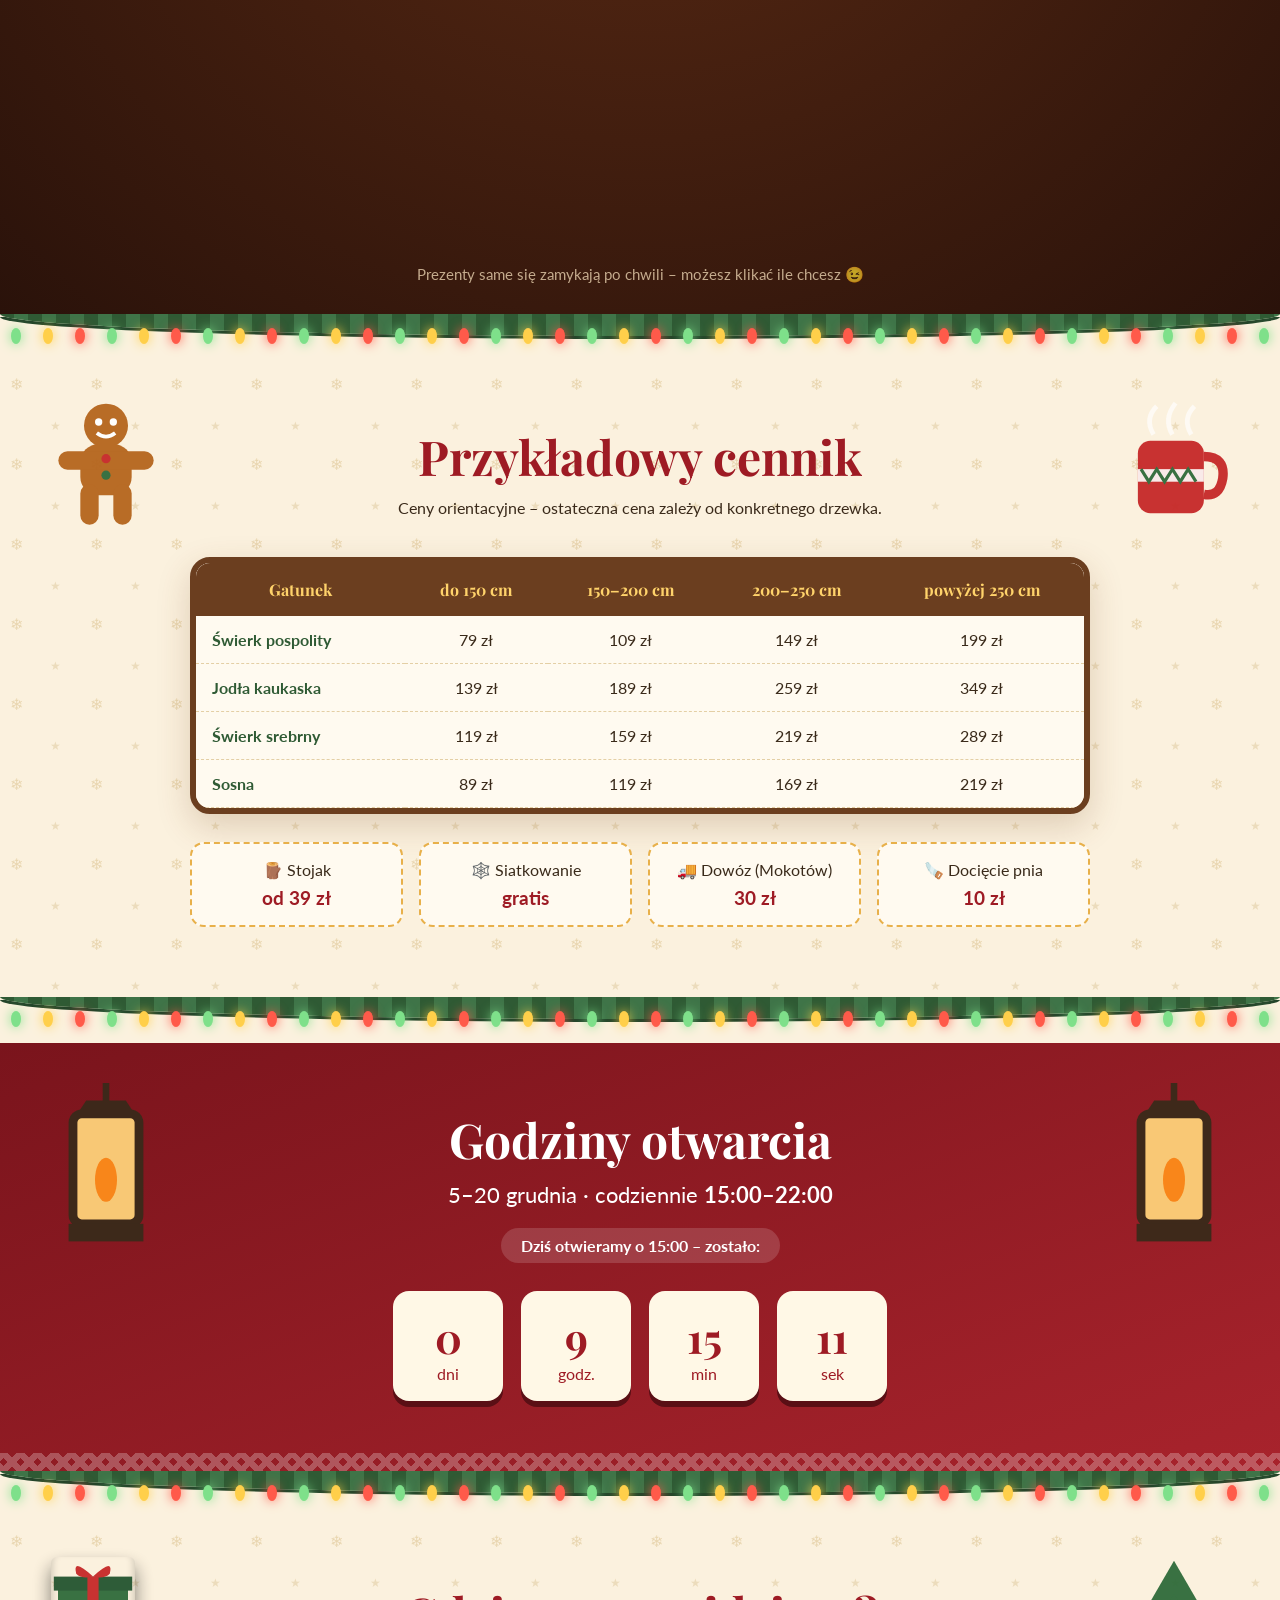
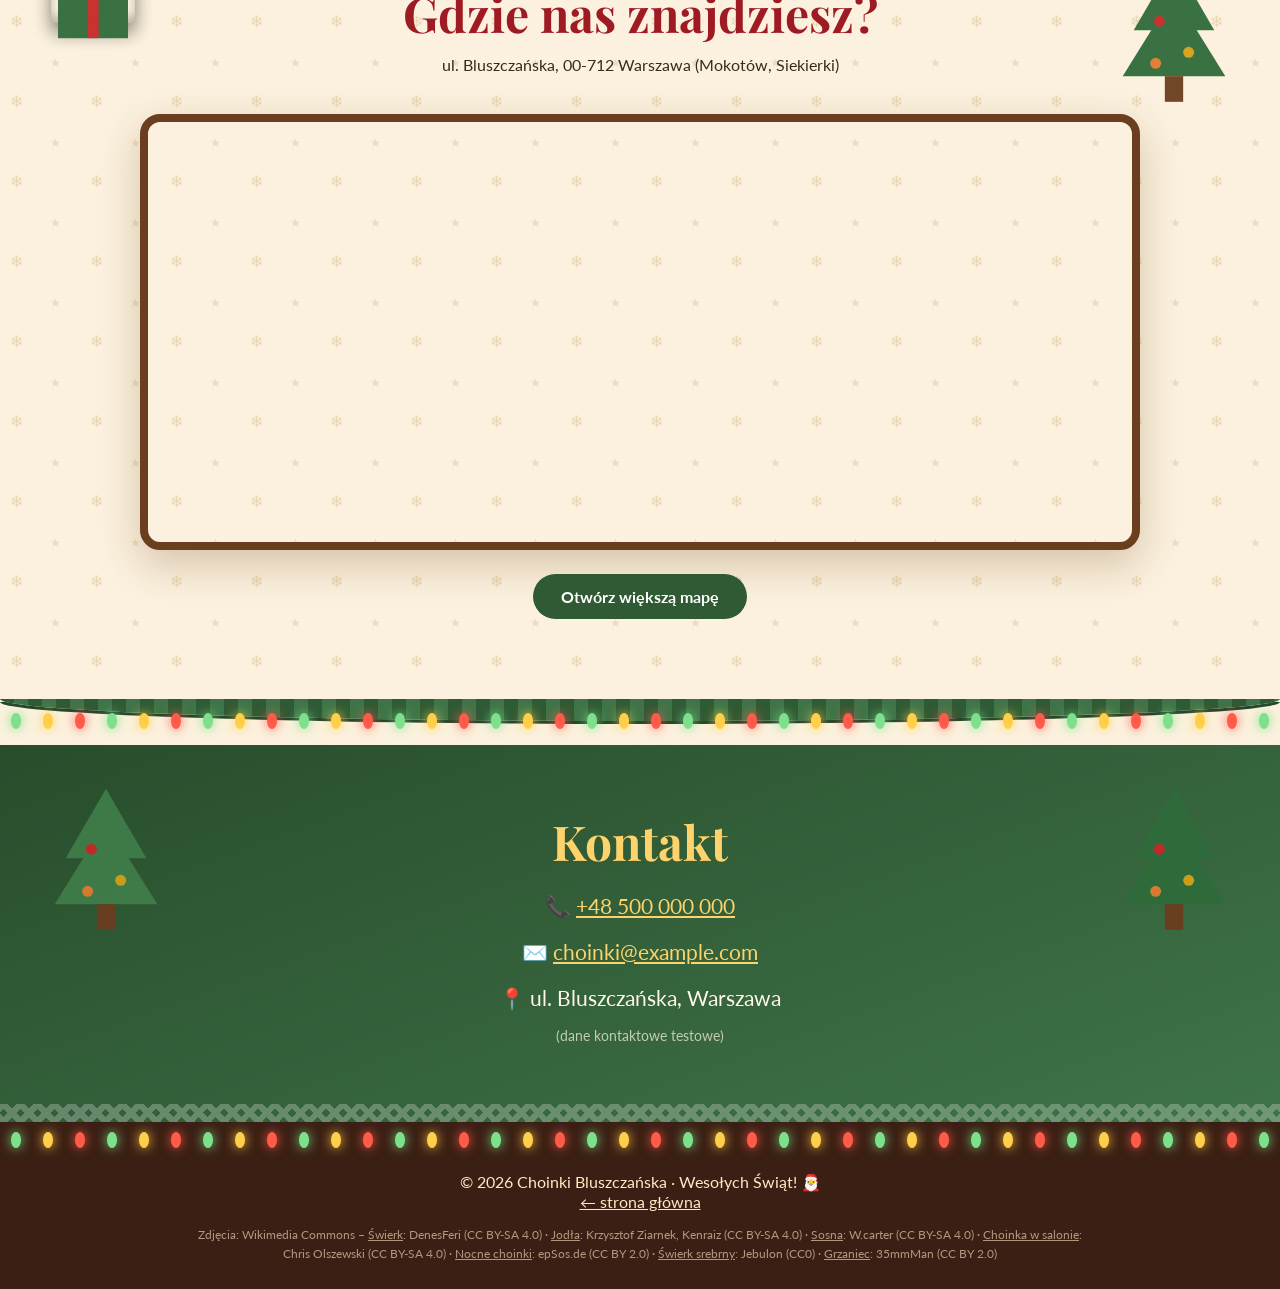
==== commit 1bbce2ab: "Czat Świąteczny Pomocnik" ====
--- a/choinki/index.html
+++ b/choinki/index.html
@@ -2,7 +2,7 @@
 <html lang="pl"><head><meta charset="utf-8"><meta name="viewport" content="width=device-width,initial-scale=1">
 <title>Choinki Bluszczańska – świąteczny punkt sprzedaży choinek, Warszawa Mokotów</title>
 <link rel="preconnect" href="https://fonts.googleapis.com"><link href="https://fonts.googleapis.com/css2?family=Playfair+Display:ital,wght@0,600;0,800;1,600&family=Mountains+of+Christmas:wght@700&family=Lato:wght@400;700&display=swap" rel="stylesheet">
-<link rel="stylesheet" href="style.css"></head><body>
+<link rel="stylesheet" href="style.css"><link rel="stylesheet" href="chat.css"></head><body>
 <canvas id="snow"></canvas>
 <nav class="nav"><a href="#" class="logo">🎄 Choinki Bluszczańska</a><div class="links"><a href="#oferta">Oferta</a><a href="#magia">Magia</a><a href="#cennik">Cennik</a><a href="#godziny">Godziny</a><a href="#dojazd">Dojazd</a><a href="#kontakt">Kontakt</a></div></nav>
 <header class="hero">
@@ -94,4 +94,4 @@
 </div></section>
 
 <footer><div class="lights"></div>© 2026 Choinki Bluszczańska · Wesołych Świąt! 🎅<p><a href="../" style="color:inherit">← strona główna</a></p><p class="credits">Zdjęcia: Wikimedia Commons – <a href="https://commons.wikimedia.org/wiki/File:Picea_abies_-_18.jpg" target="_blank" rel="noopener">Świerk</a>: DenesFeri (CC BY-SA 4.0) · <a href="https://commons.wikimedia.org/wiki/File:Abies_nordmanniana_kz03.jpg" target="_blank" rel="noopener">Jodła</a>: Krzysztof Ziarnek, Kenraiz (CC BY-SA 4.0) · <a href="https://commons.wikimedia.org/wiki/File:Lots_of_snow_on_pine_branches_in_Tuntorp_2.jpg" target="_blank" rel="noopener">Sosna</a>: W.carter (CC BY-SA 4.0) · <a href="https://commons.wikimedia.org/wiki/File:Christmas_tree_with_presents_in_a_privite_house_on_Christmas_Eve_night.jpg" target="_blank" rel="noopener">Choinka w salonie</a>: Chris Olszewski (CC BY-SA 4.0) · <a href="https://commons.wikimedia.org/wiki/File:Glowing_Christmas_Tree_Lights_in_the_Winter_Night.jpg" target="_blank" rel="noopener">Nocne choinki</a>: epSos.de (CC BY 2.0) · <a href="https://commons.wikimedia.org/wiki/File:Picea_pungens_f.glauca,_Miranda_de_Ebro,_Spain.jpg" target="_blank" rel="noopener">Świerk srebrny</a>: Jebulon (CC0) · <a href="https://commons.wikimedia.org/wiki/File:Gingerbread_house_and_mulled_wine_-_Flickr_-_35mmMan.jpg" target="_blank" rel="noopener">Grzaniec</a>: 35mmMan (CC BY 2.0)</p></footer>
-<script src="script.js"></script></body></html>+<script src="script.js"></script><script src="chat.js"></script></body></html>
--- a/choinki/style.css
+++ b/choinki/style.css
@@ -122,3 +122,17 @@
 .sec{padding:64px 5vw 70px}
 @media(max-width:520px){.stage{max-width:300px;margin:0 auto}.kid{font-size:40px}.k1{left:-36px}.k2{right:-36px}.k3{left:-32px}.k4{right:-30px}}
 @media(max-width:520px){.k2 span,.k4 span{left:0;transform:translateX(-70%)}}
+/* cross-browser fixes (Safari/Firefox) */
+.nav{-webkit-backdrop-filter:blur(8px)}
+.hero-photo{inset:-2%;will-change:transform;-webkit-backface-visibility:hidden;backface-visibility:hidden;transform:translateZ(0);animation:kb 30s ease-in-out infinite alternate}
+@keyframes kb{from{transform:translateZ(0) scale(1)}to{transform:translateZ(0) scale(1.06)}}
+.photo{position:relative;isolation:isolate;-webkit-mask-image:-webkit-radial-gradient(white,black);transform:translateZ(0)}
+.photo img{display:block;-webkit-backface-visibility:hidden;backface-visibility:hidden;will-change:transform}
+.tree-card{will-change:transform}
+.gift{-webkit-appearance:none;appearance:none;padding:0;margin:0;font:inherit;-webkit-tap-highlight-color:transparent;touch-action:manipulation;outline:none}
+.gift.open{animation:none}.gift .lid{pointer-events:none}
+.toy{line-height:1;width:48px;height:48px;text-align:center;will-change:transform,opacity;font-family:"Apple Color Emoji","Segoe UI Emoji","Noto Color Emoji",sans-serif}
+.kid{font-family:"Apple Color Emoji","Segoe UI Emoji","Noto Color Emoji",sans-serif}
+#snow{will-change:transform}
+@media (prefers-reduced-motion:reduce){.hero-photo{animation:none}}
+.santa-svg{right:120px}@media(max-width:520px){.santa-svg{right:auto;left:2vw}}
--- a/choinki/chat.css
+++ b/choinki/chat.css
@@ -0,0 +1,39 @@
+.ch-fab{position:fixed;right:22px;bottom:22px;z-index:70;width:68px;height:68px;border-radius:50%;border:3px solid #ffd36b;background:radial-gradient(circle at 35% 30%,#d93a3f,#8e1520);box-shadow:0 10px 26px rgba(0,0,0,.4),0 0 0 6px rgba(255,211,107,.18);cursor:pointer;padding:0;-webkit-appearance:none;appearance:none;animation:chBounce 2.8s ease-in-out infinite;display:flex;align-items:center;justify-content:center}
+.ch-fab svg{width:50px;height:50px}
+.ch-fab:hover,.ch-fab:focus-visible{animation-play-state:paused;transform:scale(1.08);outline:none;box-shadow:0 10px 26px rgba(0,0,0,.4),0 0 0 4px #ffd36b}
+.ch-fab .lbl{position:absolute;right:76px;top:50%;transform:translateY(-50%);background:#fff8e6;color:#9e1b24;font:700 14px Lato,sans-serif;padding:7px 12px;border-radius:16px;white-space:nowrap;box-shadow:0 4px 12px rgba(0,0,0,.25)}
+.ch-fab .dot{position:absolute;top:2px;right:2px;width:14px;height:14px;border-radius:50%;background:#7ee08a;border:2px solid #fff}
+@keyframes chBounce{0%,100%{transform:translateY(0)}50%{transform:translateY(-7px)}}
+.ch-open .ch-fab{animation:none}.ch-open .ch-fab .lbl{display:none}
+.ch-panel{position:fixed;right:22px;bottom:104px;z-index:71;width:370px;max-width:calc(100vw - 24px);height:min(560px,calc(100vh - 140px));display:none;flex-direction:column;background:#fffaf0;border-radius:22px;overflow:hidden;box-shadow:0 24px 60px rgba(40,14,8,.5);border:3px solid #6b3e1f;font-family:Lato,sans-serif;color:#3a2a1a;transform-origin:bottom right}
+.ch-open .ch-panel{display:flex;animation:chIn .28s cubic-bezier(.2,1.3,.5,1)}
+@keyframes chIn{from{opacity:0;transform:scale(.85) translateY(20px)}to{opacity:1;transform:none}}
+.ch-head{display:flex;align-items:center;gap:10px;padding:12px 14px;background:linear-gradient(135deg,#7a141c,#b3202a);color:#fff;position:relative}
+.ch-head:after{content:'';position:absolute;left:0;right:0;bottom:-6px;height:6px;background:repeating-linear-gradient(90deg,#ffcf4a 0 6px,transparent 6px 14px,#ff5a4a 14px 20px,transparent 20px 28px,#7ee08a 28px 34px,transparent 34px 42px)}
+.ch-head svg{width:40px;height:40px;background:#fff3d6;border-radius:50%}
+.ch-head b{display:block;font-family:'Playfair Display',serif;font-size:1.05rem}.ch-head small{opacity:.85}
+.ch-x{margin-left:auto;background:rgba(255,255,255,.15);border:0;color:#fff;width:32px;height:32px;border-radius:50%;font-size:18px;cursor:pointer}
+.ch-x:focus-visible{outline:2px solid #ffd36b}
+.ch-log{flex:1;overflow-y:auto;padding:18px 12px 8px;background:#fbf1de;display:flex;flex-direction:column;gap:8px;overscroll-behavior:contain}
+.ch-m{max-width:85%;padding:9px 13px;border-radius:16px;line-height:1.45;font-size:.95rem;white-space:pre-line;animation:chIn .2s}
+.ch-bot{align-self:flex-start;background:#fff;border:1px solid #f0d7a5;border-bottom-left-radius:4px}
+.ch-me{align-self:flex-end;background:#2f5a34;color:#fff;border-bottom-right-radius:4px}
+.ch-m table{border-collapse:collapse;margin-top:6px;font-size:.85rem;width:100%}.ch-m td{padding:2px 6px;border-bottom:1px dashed #e4cfa5;white-space:nowrap}
+.ch-act{display:inline-block;margin-top:8px;background:#e8b04a;color:#3a1a00;border:0;border-radius:14px;padding:5px 12px;font-weight:700;cursor:pointer;font-size:.85rem}
+.ch-typing{display:flex;gap:4px;padding:12px 14px}.ch-typing i{width:7px;height:7px;border-radius:50%;background:#b3202a;animation:chT 1s infinite}.ch-typing i:nth-child(2){animation-delay:.15s}.ch-typing i:nth-child(3){animation-delay:.3s}
+@keyframes chT{0%,60%,100%{opacity:.3;transform:none}30%{opacity:1;transform:translateY(-4px)}}
+.ch-quick{display:flex;flex-wrap:wrap;gap:6px;padding:8px 10px;background:#fbf1de;border-top:1px solid #f0d7a5}
+.ch-quick button{border:1.5px solid #b3202a;background:#fff;color:#9e1b24;border-radius:14px;padding:5px 10px;font:600 .8rem Lato,sans-serif;cursor:pointer}
+.ch-quick button:hover,.ch-quick button:focus-visible{background:#b3202a;color:#fff;outline:none}
+.ch-form{display:flex;gap:6px;padding:8px 10px;background:#fff}
+.ch-form input{flex:1;min-width:0;border:1.5px solid #e4cfa5;border-radius:18px;padding:9px 14px;font:inherit;font-size:16px;background:#fffaf0}
+.ch-form input:focus{outline:none;border-color:#b3202a}
+.ch-form button{border:0;border-radius:50%;width:40px;height:40px;background:#b3202a;color:#fff;font-size:17px;cursor:pointer}
+.ch-cta{display:flex;gap:6px;padding:0 10px 10px;background:#fff}
+.ch-cta a{flex:1;text-align:center;text-decoration:none;font-weight:700;font-size:.85rem;padding:8px;border-radius:14px;background:#2f5a34;color:#fff}.ch-cta a+a{background:#6b3e1f}
+.ch-cta a:focus-visible,.ch-form button:focus-visible,.ch-act:focus-visible{outline:2px solid #e8b04a;outline-offset:2px}
+.ch-sr{position:absolute;width:1px;height:1px;overflow:hidden;clip:rect(0 0 0 0)}
+@media(max-width:520px){.ch-fab{right:12px;bottom:12px;width:58px;height:58px}.ch-fab svg{width:42px;height:42px}.ch-fab .lbl{display:none}
+ .ch-panel{right:0;left:0;bottom:0;width:100%;max-width:none;height:min(82vh,640px);border-radius:22px 22px 0 0;border-width:3px 0 0}
+ .ch-open .ch-fab{display:none}}
+@media (prefers-reduced-motion:reduce){.ch-fab{animation:none}}
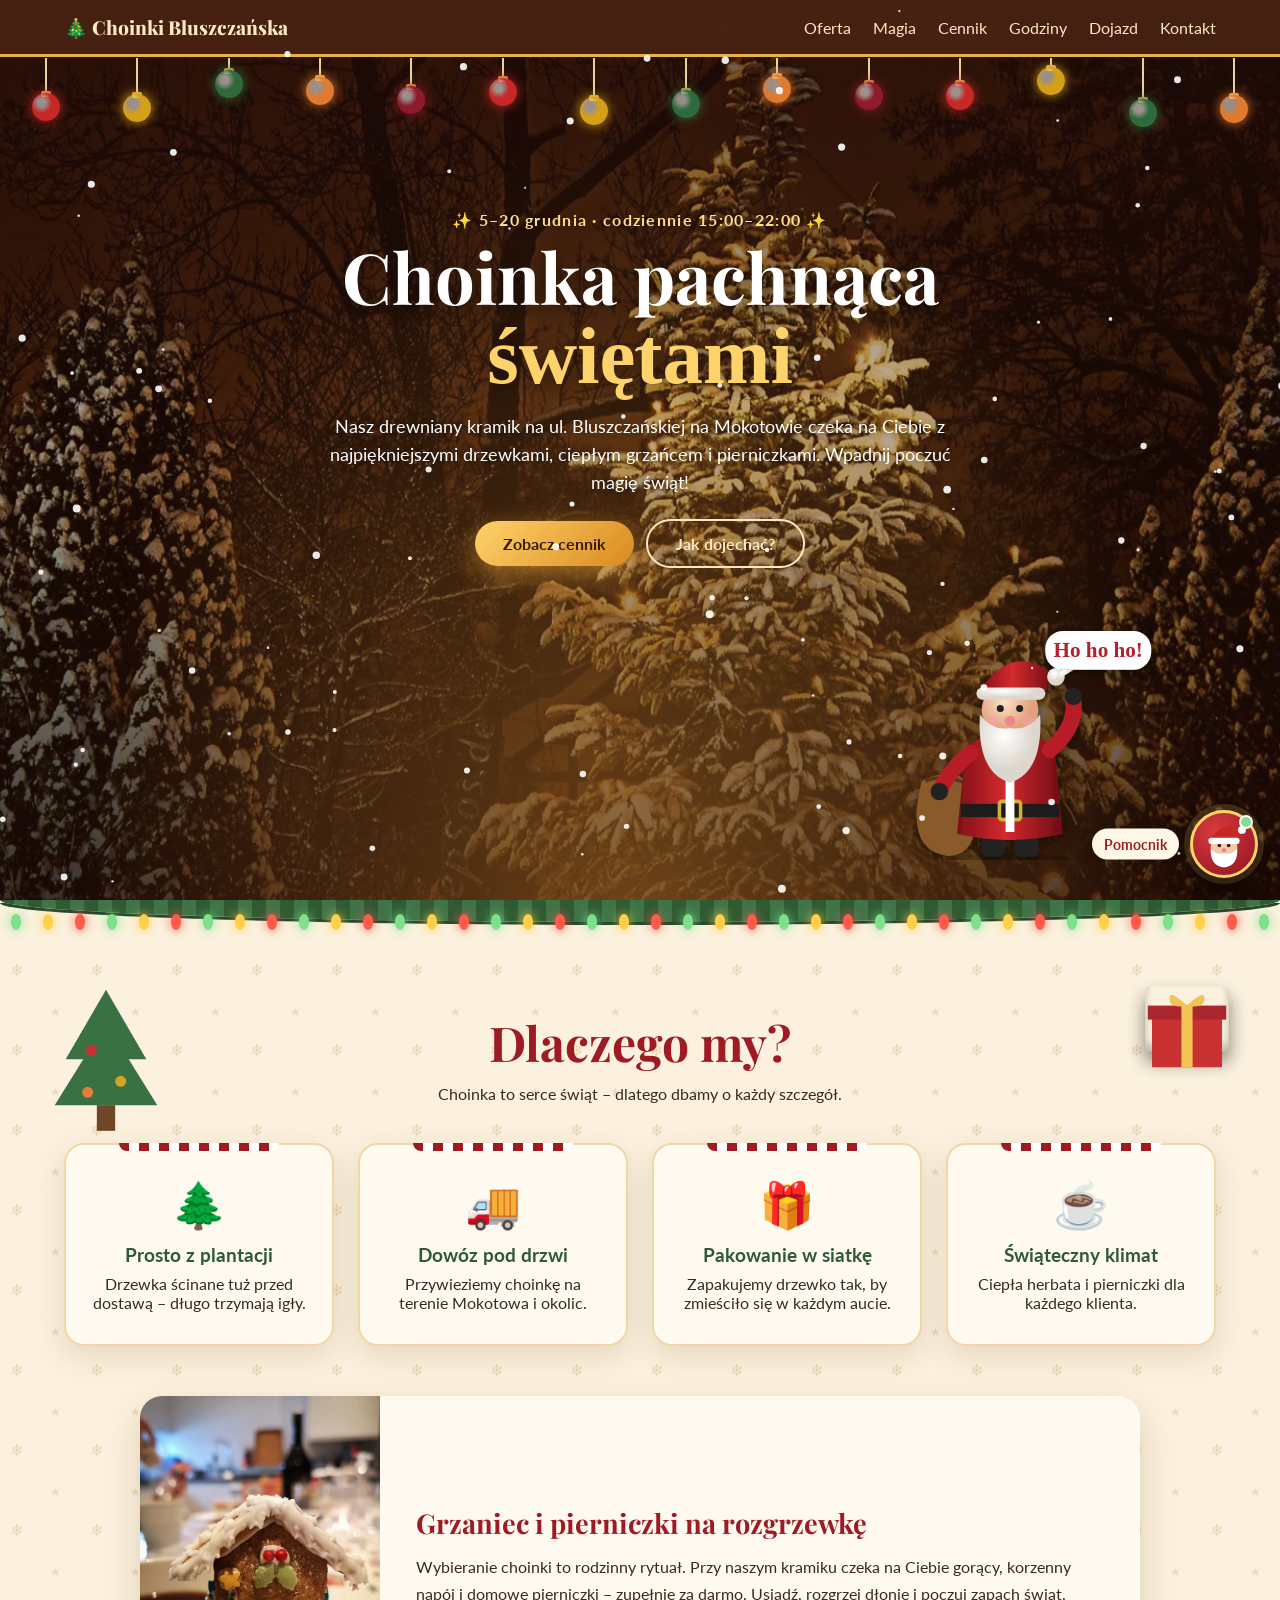
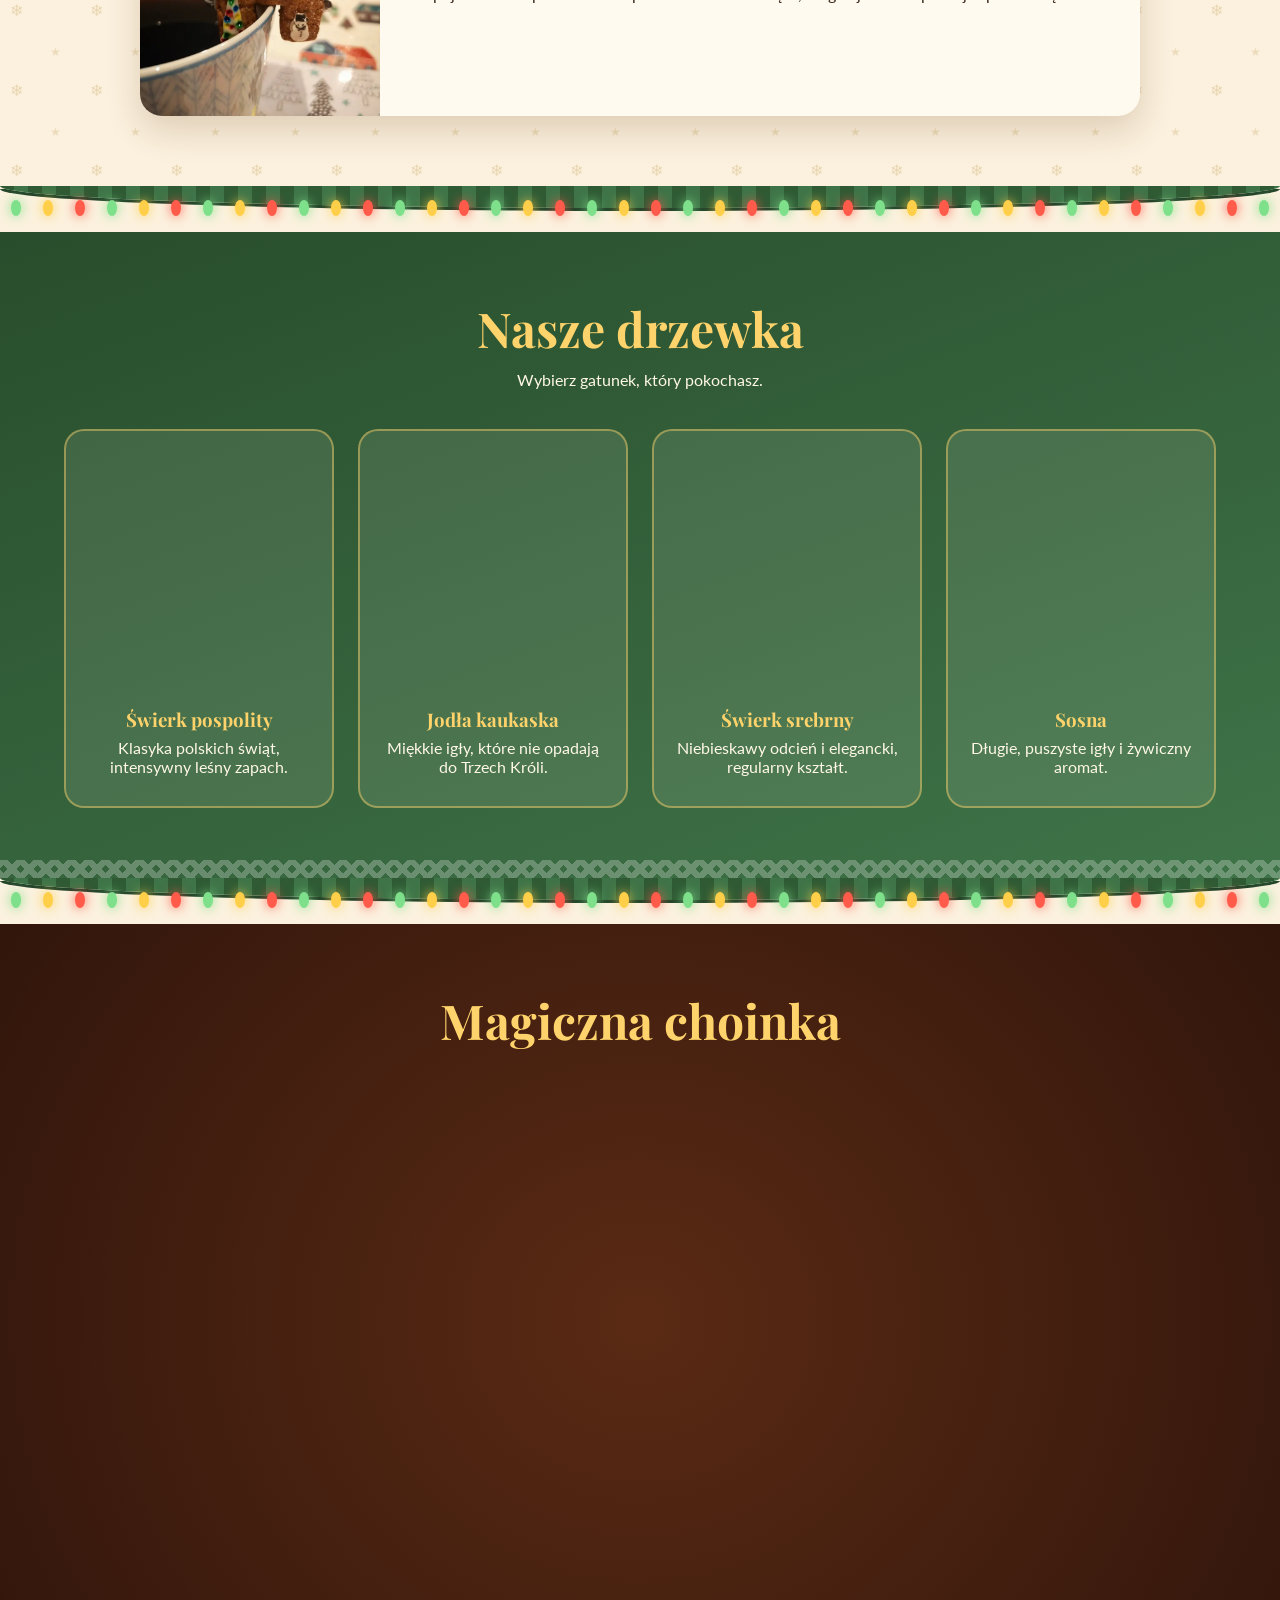
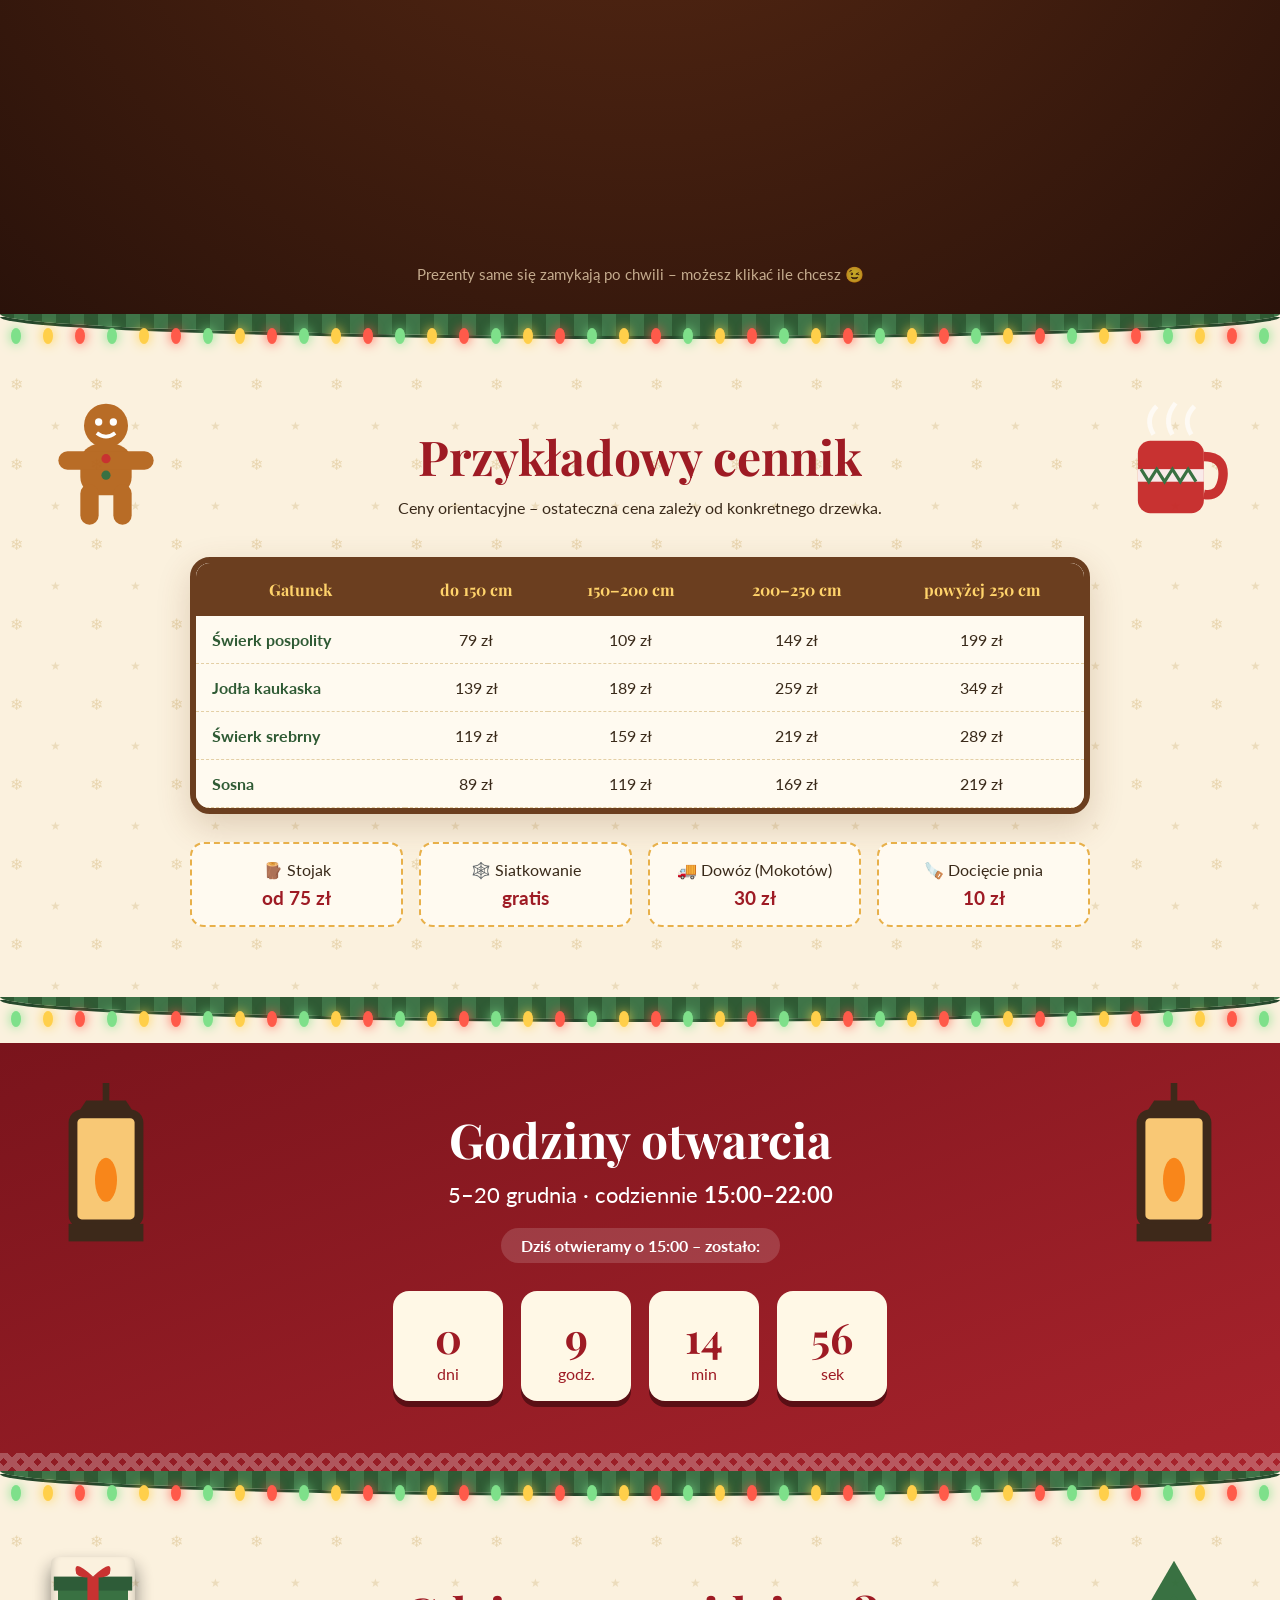
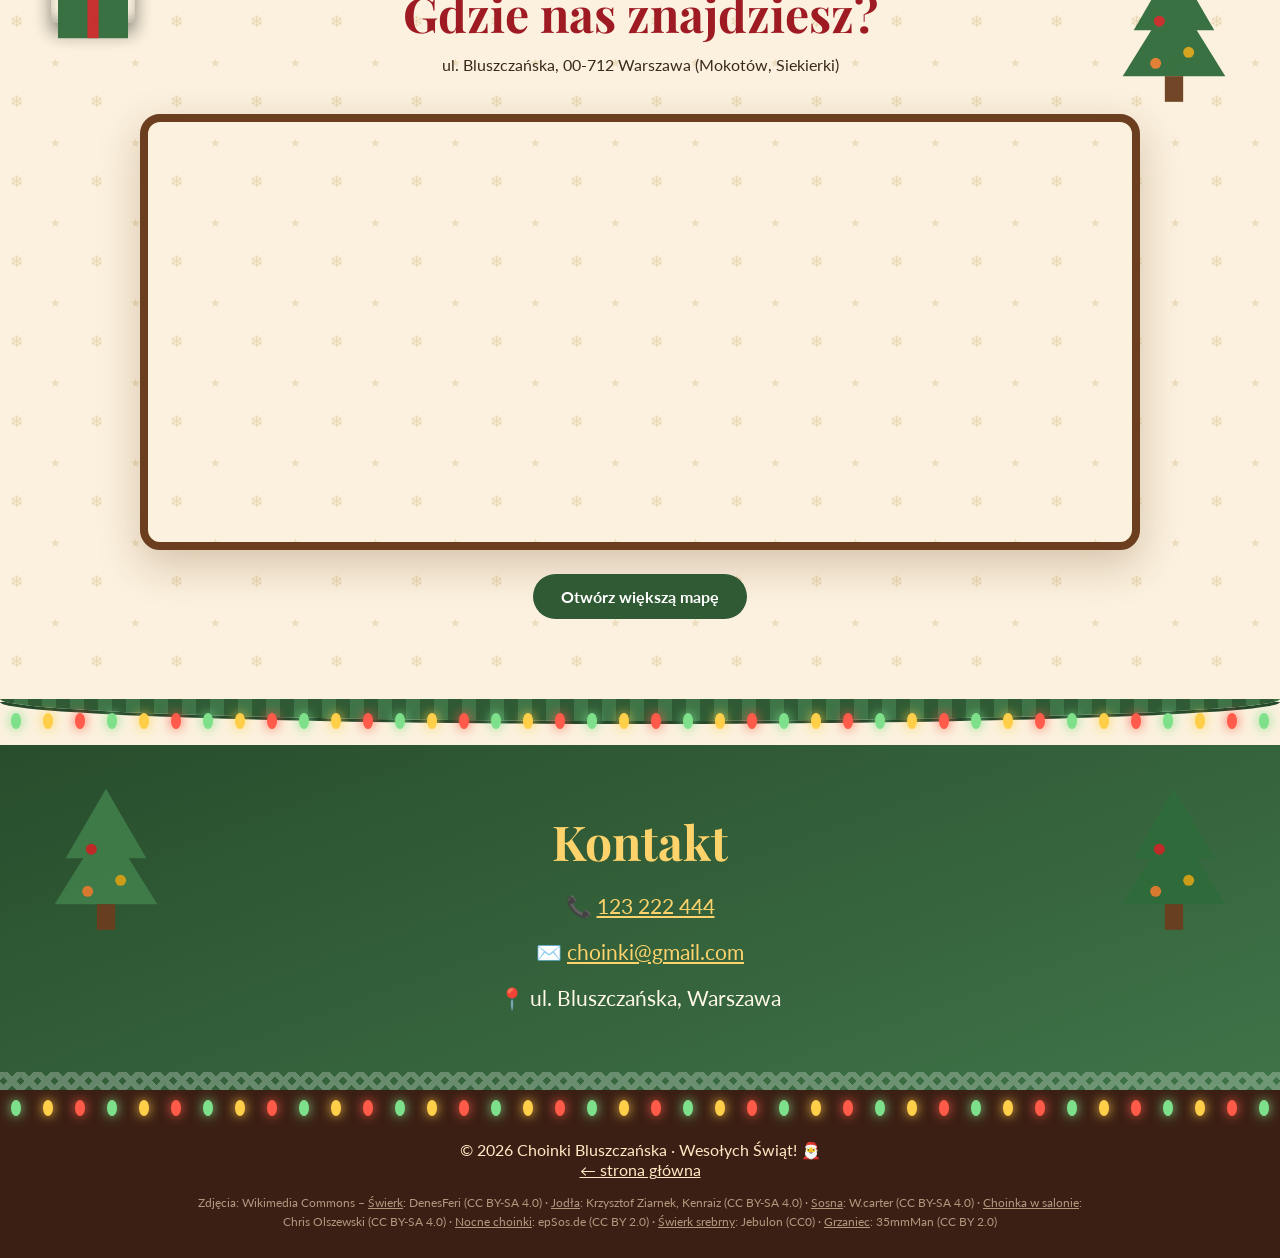
==== commit ba8a03c2: "Prawdziwe dane kontaktowe, stojak od 75 zł" ====
--- a/choinki/index.html
+++ b/choinki/index.html
@@ -68,7 +68,7 @@
 <tr><td>Sosna</td><td>89 zł</td><td>119 zł</td><td>169 zł</td><td>219 zł</td></tr>
 </tbody></table></div>
 <div class="extras">
- <div class="extra reveal"><span>🪵 Stojak</span><strong>od 39 zł</strong></div>
+ <div class="extra reveal"><span>🪵 Stojak</span><strong>od 75 zł</strong></div>
  <div class="extra reveal"><span>🕸️ Siatkowanie</span><strong>gratis</strong></div>
  <div class="extra reveal"><span>🚚 Dowóz (Mokotów)</span><strong>30 zł</strong></div>
  <div class="extra reveal"><span>🪚 Docięcie pnia</span><strong>10 zł</strong></div>
@@ -87,10 +87,9 @@
 
 <div class="garland"><div class="lights"></div></div><section id="kontakt" class="sec green"><div class="deco l"><svg viewBox="0 0 60 90"><polygon points="30,2 52,40 8,40" fill="#3f7d4a"/><polygon points="30,20 58,65 2,65" fill="#3f7d4a"/><rect x="25" y="65" width="10" height="14" fill="#6b3e1f"/><circle cx="22" cy="35" r="3" fill="#c62828"/><circle cx="38" cy="52" r="3" fill="#d4a017"/><circle cx="20" cy="58" r="3" fill="#e07a2e"/></svg></div><div class="deco r"><svg viewBox="0 0 60 90"><polygon points="30,2 52,40 8,40" fill="#2f6b3a"/><polygon points="30,20 58,65 2,65" fill="#2f6b3a"/><rect x="25" y="65" width="10" height="14" fill="#6b3e1f"/><circle cx="22" cy="35" r="3" fill="#c62828"/><circle cx="38" cy="52" r="3" fill="#d4a017"/><circle cx="20" cy="58" r="3" fill="#e07a2e"/></svg></div><h2 class="reveal">Kontakt</h2>
 <div class="contact reveal">
- <p>📞 <a href="tel:+48500000000">+48 500 000 000</a></p>
- <p>✉️ <a href="mailto:choinki@example.com">choinki@example.com</a></p>
+ <p>📞 <a href="tel:+48123222444">123 222 444</a></p>
+ <p>✉️ <a href="mailto:choinki@gmail.com">choinki@gmail.com</a></p>
  <p>📍 ul. Bluszczańska, Warszawa</p>
- <p class="note">(dane kontaktowe testowe)</p>
 </div></section>
 
 <footer><div class="lights"></div>© 2026 Choinki Bluszczańska · Wesołych Świąt! 🎅<p><a href="../" style="color:inherit">← strona główna</a></p><p class="credits">Zdjęcia: Wikimedia Commons – <a href="https://commons.wikimedia.org/wiki/File:Picea_abies_-_18.jpg" target="_blank" rel="noopener">Świerk</a>: DenesFeri (CC BY-SA 4.0) · <a href="https://commons.wikimedia.org/wiki/File:Abies_nordmanniana_kz03.jpg" target="_blank" rel="noopener">Jodła</a>: Krzysztof Ziarnek, Kenraiz (CC BY-SA 4.0) · <a href="https://commons.wikimedia.org/wiki/File:Lots_of_snow_on_pine_branches_in_Tuntorp_2.jpg" target="_blank" rel="noopener">Sosna</a>: W.carter (CC BY-SA 4.0) · <a href="https://commons.wikimedia.org/wiki/File:Christmas_tree_with_presents_in_a_privite_house_on_Christmas_Eve_night.jpg" target="_blank" rel="noopener">Choinka w salonie</a>: Chris Olszewski (CC BY-SA 4.0) · <a href="https://commons.wikimedia.org/wiki/File:Glowing_Christmas_Tree_Lights_in_the_Winter_Night.jpg" target="_blank" rel="noopener">Nocne choinki</a>: epSos.de (CC BY 2.0) · <a href="https://commons.wikimedia.org/wiki/File:Picea_pungens_f.glauca,_Miranda_de_Ebro,_Spain.jpg" target="_blank" rel="noopener">Świerk srebrny</a>: Jebulon (CC0) · <a href="https://commons.wikimedia.org/wiki/File:Gingerbread_house_and_mulled_wine_-_Flickr_-_35mmMan.jpg" target="_blank" rel="noopener">Grzaniec</a>: 35mmMan (CC BY 2.0)</p></footer>
